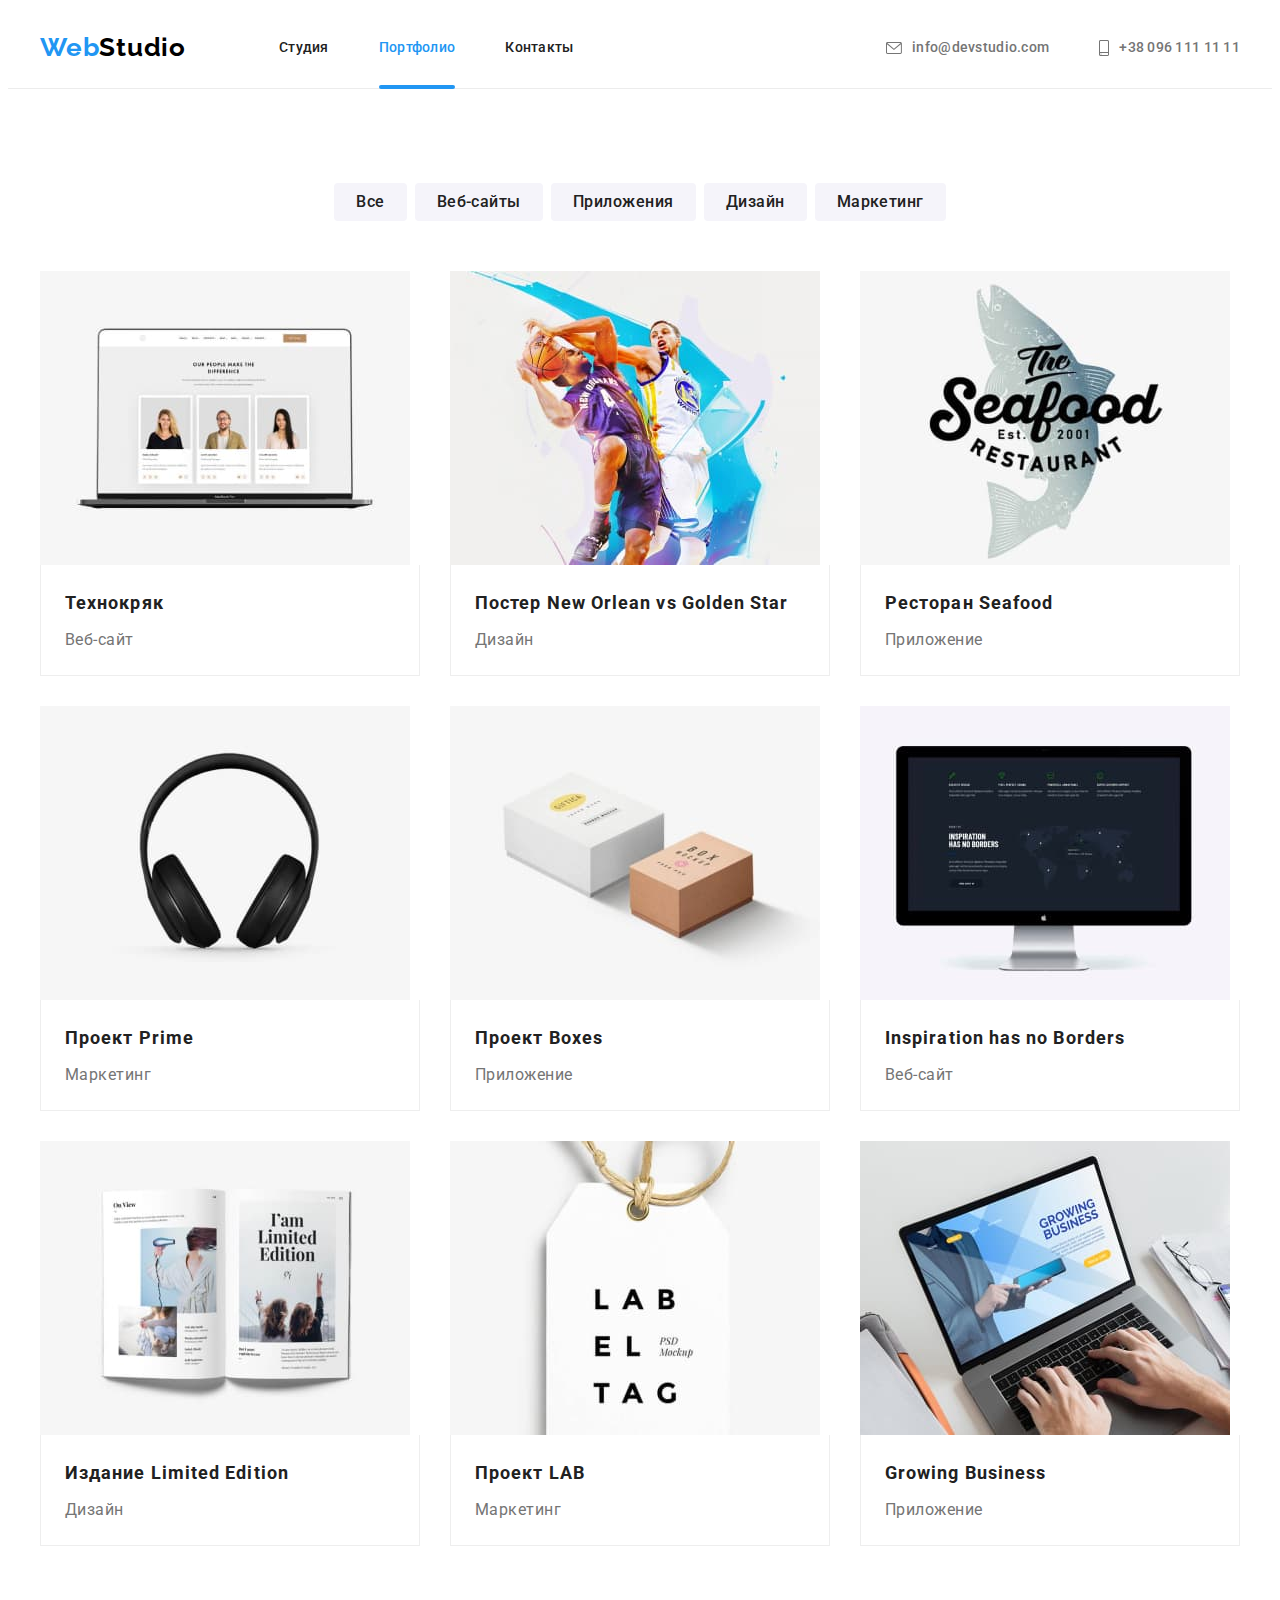
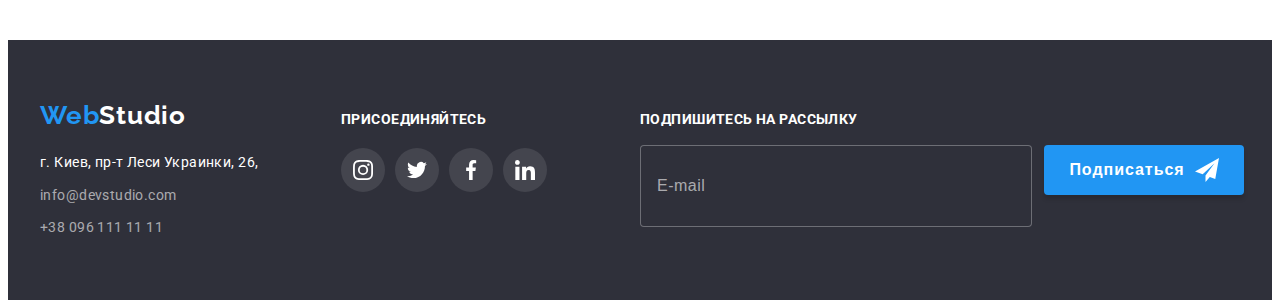
==== portfolio.html @ 971eff9c "Добавляет файлы предыдущей работы." ====
<!DOCTYPE html>
<html lang="ru">

<head>
    <meta charset="UTF-8">
    <meta http-equiv="X-UA-Compatible" content="IE=edge">
    <meta name="viewport" content="width=device-width, initial-scale=1.0">
    <title>Портфолио</title>
    <link rel="preconnect" href="https://fonts.googleapis.com">
    <link rel="preconnect" href="https://fonts.gstatic.com" crossorigin>
    <link href="https://fonts.googleapis.com/css2?family=Raleway:wght@700&family=Roboto:wght@400;500;700;900&display=swap"
        rel="stylesheet">
    <link rel="stylesheet" href="https://cdnjs.cloudflare.com/ajax/libs/modern-normalize/1.1.0/modern-normalize.min.css"
        integrity="sha512-wpPYUAdjBVSE4KJnH1VR1HeZfpl1ub8YT/NKx4PuQ5NmX2tKuGu6U/JRp5y+Y8XG2tV+wKQpNHVUX03MfMFn9Q=="
        crossorigin="anonymous" referrerpolicy="no-referrer" />
    <link rel="stylesheet" href="./css/styles.css">
</head>

<body>
    <!-- Шапка сайта -->
    <header class="header">

        <div class="container">
        
            <!-- Раздел навигации -->
            <nav class="nav">
                <a class="logo" href="./index.html"><span class="accent-logo">Web</span>Studio</a>
        
                <ul class="nav-list">
                    <li class="nav-item">
                        <a class="nav-link" href="./index.html">Студия</a>
                    </li>
                    <li class="nav-item">
                        <a class="nav-link current" href="./portfolio.html">Портфолио</a>
                    </li>
                    <li class="nav-item">
                        <a class="nav-link" href="#">Контакты</a>
                    </li>
                </ul>
            </nav>
        
            <!-- Ссылки на контакты сайта -->
            <ul class="contacts-list">
                <li class="contacts-item">
                    <a class="contact-mail" href="mailto:info@devstudio.com">
                        <svg width="16" height="12" class="contact-icon">
                            <use href="./images/icons.svg#envelope"></use>
                        </svg>
                        info@devstudio.com
                    </a>
                </li>
                <li class="contacts-item">
                    <a class="contact-number" href="tel:+380961111111">
                        <svg width="10" height="16" class="contact-icon">
                            <use href="./images/icons.svg#smartphone"></use>
                        </svg>
                        +38 096 111 11 11
                    </a>
                </li>
            </ul>
        </div>
    </header>

    <!-- Главное (уникальное) содержсодержимое страницы -->
    <main class="main-content">

        <!-- Портфолио студии с фильтрами работ -->
        <section class="portfolio section">
            <h2 class="section-title-main visually-hidden">Портфолио студии</h2>

            <!-- Список фильтров -->
            <div class="container">

                <ul class="filters-list">
                    <li class="filters-item">
                        <button class="btn" type="button">Все</button>
                    </li>
                    <li class="filters-item">
                        <button class="btn" type="button">Веб-сайты</button>
                    </li>
                    <li class="filters-item">
                        <button class="btn" type="button">Приложения</button>
                    </li>
                    <li class="filters-item">
                        <button class="btn" type="button">Дизайн</button>
                    </li>
                    <li class="filters-item">
                        <button class="btn" type="button">Маркетинг</button>
                    </li>
                </ul>
          
                <!-- Список работ студии -->
                <ul class="works-list">
                    <li class="works-item">
                        <a class="works-item-link" href="#">
                            <div class="works-item-link-box">
                                <div class="works-items-thumb">
                                    <img class="works-item-link-images" src="./images/studios-portfolio/technocrack.jpg" 
                                    alt="Личные фото технических специалистов ВебСтудии"
                                    width="370"
                                    height="294">

                                    <div class="works-items-overlay">
                                        <p class="overlays-text">
                                            Lorem ipsum dolor sit, amet consectetur adipisicing elit. Accusantium suscipit laboriosam omnis! Recusandae sint necessitatibus numquam autem, illum repudiandae minima?
                                        </p>
                                    </div>
                                </div>
                                <div class="border-picture-caption">
                                    <div class="picture-caption">
                                        <h3 class="item-title">Технокряк</h3>
                                        <p class="item-text">Веб-сайт</p>
                                    </div>
                                </div>
                            </div>
                        </a>
                    </li>
                    <li class="works-item">
                        <a class="works-item-link" href="#">
                            <div class="works-item-link-box">
                                <div class="works-items-thumb">
                                    <img class="works-item-link-images" src="./images/studios-portfolio/match-poster.jpg" 
                                    alt="Образец предматчевого постера New Orlean vs Golden Star с игроками баскетбольных команд"
                                    width="370"
                                    height="294">

                                    <div class="works-items-overlay">
                                        <p class="overlays-text">
                                            Lorem ipsum dolor sit, amet consectetur adipisicing elit. Accusantium suscipit laboriosam omnis! Recusandae sint
                                            necessitatibus numquam autem, illum repudiandae minima?
                                        </p>
                                    </div>
                                </div>
                                <div class="border-picture-caption">
                                    <div class="picture-caption">
                                        <h3 class="item-title">Постер New Orlean vs Golden Star</h3>
                                        <p class="item-text">Дизайн</p>
                                    </div>
                                </div>
                            </div>
                        </a>
                    </li>
                    <li class="works-item">
                        <a class="works-item-link" href="#">
                            <div class="works-item-link-box">
                                <div class="works-items-thumb">
                                    <img class="works-item-link-images" src="./images/studios-portfolio/seafood-restaurant.jpg" 
                                    alt="Логотип ресторана Seafood"
                                    width="370"
                                    height="294">
                                
                                    <div class="works-items-overlay">
                                        <p class="overlays-text">
                                            Lorem ipsum dolor sit, amet consectetur adipisicing elit. Accusantium suscipit laboriosam omnis! Recusandae sint
                                            necessitatibus numquam autem, illum repudiandae minima?
                                        </p>
                                    </div>
                                </div>
                                <div class="border-picture-caption">
                                    <div class="picture-caption">
                                        <h3 class="item-title">Ресторан Seafood</h3>
                                        <p class="item-text">Приложение</p>
                                    </div>
                                </div>
                            </div>
                        </a>
                    </li>
                    <li class="works-item">
                        <a class="works-item-link" href="#">
                            <div class="works-item-link-box">
                                <div class="works-items-thumb">
                                    <img class="works-item-link-images" src="./images/studios-portfolio/project-prime.jpg" 
                                    alt="Логотип проекта (наушники)"
                                    width="370"
                                    height="294">

                                    <div class="works-items-overlay">
                                        <p class="overlays-text">
                                            Lorem ipsum dolor sit, amet consectetur adipisicing elit. Accusantium suscipit laboriosam omnis! Recusandae sint
                                            necessitatibus numquam autem, illum repudiandae minima?
                                        </p>
                                    </div>
                                </div>
                                <div class="border-picture-caption">
                                    <div class="picture-caption">
                                        <h3 class="item-title">Проект Prime</h3>
                                        <p class="item-text">Маркетинг</p>
                                    </div>
                                </div>
                            </div>
                        </a>
                    </li>
                    <li class="works-item">
                        <a class="works-item-link" href="#">
                            <div class="works-item-link-box">
                                <div class="works-items-thumb">
                                    <img class="works-item-link-images" src="./images/studios-portfolio/project-boxes.jpg" 
                                    alt="Логотип проекта (блоки проета в виде коробочек)"
                                    width="370"
                                    height="294">

                                    <div class="works-items-overlay">
                                        <p class="overlays-text">
                                            Lorem ipsum dolor sit, amet consectetur adipisicing elit. Accusantium suscipit laboriosam omnis! Recusandae sint
                                            necessitatibus numquam autem, illum repudiandae minima?
                                        </p>
                                    </div>
                                </div>
                                <div class="border-picture-caption">
                                    <div class="picture-caption">
                                        <h3 class="item-title">Проект Boxes</h3>
                                        <p class="item-text">Приложение</p>
                                    </div>
                                </div>
                            </div>
                        </a>
                    </li>
                    <li class="works-item">
                        <a class="works-item-link" href="#">
                            <div class="works-item-link-box">
                                <div class="works-items-thumb">
                                    <img class="works-item-link-images" src="./images/studios-portfolio/product-of-inspiration.jpg" 
                                    alt="Монитор с креативно оформленой страницей сайта"
                                    width="370"
                                    height="294">

                                    <div class="works-items-overlay">
                                        <p class="overlays-text">
                                            Lorem ipsum dolor sit, amet consectetur adipisicing elit. Accusantium suscipit laboriosam omnis! Recusandae sint
                                            necessitatibus numquam autem, illum repudiandae minima?
                                        </p>
                                    </div>
                                </div>
                                <div class="border-picture-caption">
                                    <div class="picture-caption">
                                        <h3 class="item-title">Inspiration has no Borders</h3>
                                        <p class="item-text">Веб-сайт</p>
                                    </div>
                                </div>
                            </div>
                        </a>
                    </li>
                    <li class="works-item">
                        <a class="works-item-link" href="#">
                            <div class="works-item-link-box">
                                <div class="works-items-thumb">
                                    <img class="works-item-link-images" src="./images/studios-portfolio/edition-design.jpg" 
                                    alt="Страницы печатного издания с дизайнерским оформлением"
                                    width="370"
                                    height="294">

                                    <div class="works-items-overlay">
                                        <p class="overlays-text">
                                            Lorem ipsum dolor sit, amet consectetur adipisicing elit. Accusantium suscipit laboriosam omnis! Recusandae sint
                                            necessitatibus numquam autem, illum repudiandae minima?
                                        </p>
                                    </div>
                                </div>
                                <div class="border-picture-caption">
                                    <div class="picture-caption">
                                        <h3 class="item-title">Издание Limited Edition</h3>
                                        <p class="item-text">Дизайн</p>
                                    </div>
                                </div>
                            </div>
                        </a>
                    </li>
                    <li class="works-item">
                        <a class="works-item-link" href="#">
                            <div class="works-item-link-box">
                                <div class="works-items-thumb">
                                    <img class="works-item-link-images" src="./images/studios-portfolio/project-lab.jpg" 
                                    alt="Логотип проекта в виде белого бумажного ярлычка"
                                    width="370"
                                    height="294">

                                    <div class="works-items-overlay">
                                        <p class="overlays-text">
                                            Lorem ipsum dolor sit, amet consectetur adipisicing elit. Accusantium suscipit laboriosam omnis! Recusandae sint
                                            necessitatibus numquam autem, illum repudiandae minima?
                                        </p>
                                    </div>
                                </div>
                                <div class="border-picture-caption">
                                    <div class="picture-caption">
                                        <h3 class="item-title">Проект LAB</h3>
                                        <p class="item-text">Маркетинг</p>
                                    </div>
                                </div>
                            </div>
                        </a>
                    </li>
                    <li class="works-item">
                        <a class="works-item-link" href="#">
                            <div class="works-item-link-box">
                                <div class="works-items-thumb">
                                    <img class="works-item-link-images" src="./images/studios-portfolio/growing-business.jpg" 
                                    alt="Пользователь с гаджетом, использующий приложение Growing Business"
                                    width="370"
                                    height="294">

                                    <div class="works-items-overlay">
                                        <p class="overlays-text">
                                            Lorem ipsum dolor sit, amet consectetur adipisicing elit. Accusantium suscipit laboriosam omnis! Recusandae sint
                                            necessitatibus numquam autem, illum repudiandae minima?
                                        </p>
                                    </div>
                                </div>
                                <div class="border-picture-caption">
                                    <div class="picture-caption">
                                        <h3 class="item-title">Growing Business</h3>
                                        <p class="item-text">Приложение</p>
                                    </div>
                                </div>
                            </div>
                        </a>
                    </li>
                </ul>
            </div>
        </section>
    </main>

    <!-- Подвал сайта -->
    <footer class="footer">
        <div class="container">
            <div class="information-about-us">
                <div class="our-contacts">
                    <a class="logo" href="./index.html"><span class="accent-logo">Web</span>Studio</a>
    
                    <address class="address">
                        <p>г. Киев, пр-т Леси Украинки, 26,</p>
    
                        <a class="contact-mail" href="mailto:info@devstudio.com">info@devstudio.com</a>
                        <a class="contact-number" href="tel:+380961111111">+38 096 111 11 11</a>
                    </address>
                </div>
    
                <div class="our-social-networks">
                    <h3 class="item-title">Присоединяйтесь</h3>
                    <ul class="social-networks-list">
                        <li class="social-networks-item">
                            <a class="social-network-link" href="#" aria-label="">
                                <div class="social-network-icon-box">
                                    <svg width="20" height="20" class="social-network-icon">
                                        <use href="./images/icons.svg#instagram"></use>
                                    </svg>
                                </div>
                            </a>
                        </li>
                        <li class="social-networks-item">
                            <a class="social-network-link" href="#">
                                <div class="social-network-icon-box">
                                    <svg width="20" height="20" class="social-network-icon">
                                        <use href="./images/icons.svg#twitter"></use>
                                    </svg>
                                </div>
                            </a>
                        </li>
                        <li class="social-networks-item">
                            <a class="social-network-link" href="#">
                                <div class="social-network-icon-box">
                                    <svg width="20" height="20" class="social-network-icon">
                                        <use href="./images/icons.svg#facebook"></use>
                                    </svg>
                                </div>
                            </a>
                        </li>
                        <li class="social-networks-item">
                            <a class="social-network-link" href="#">
                                <div class="social-network-icon-box">
                                    <svg width="20" height="20" class="social-network-icon">
                                        <use href="./images/icons.svg#linkedin"></use>
                                    </svg>
                                </div>
                            </a>
                        </li>
                    </ul>
                </div>

                <div class="our-newsletter">
                    <h3 class="item-title">Подпишитесь на рассылку</h3>
                
                    <form class="form-newsletter">
                        <label class="forms-label">
                            <input class="forms-input" type="email" name="users-email" placeholder="E-mail">
                        </label>
                
                        <button class="submit-form-btn" type="submit">
                            Подписаться
                            <svg width="24" height="24" class="icon-send">
                                <use href="./images/icons.svg#icon-send"></use>
                            </svg>
                        </button>
                    </form>
                </div>
            </div>
        </div>
    </footer>
</body>

</html>
---- css/styles.css ----
/* Палитра сайта */

/* -----Фон страницы-----
Первичный цвет фона: #ffffff
Вторичный цвет фона: #2f303a
Цвет фона отдельных секций: #F5F4FA

--------Цвет текста------
Первичный цвет текста: #757575
Вторичный цвет текста: #ffffff
Цвет текста заголовков: #212121
Базовый цвет логотипа: #000000

--------Цвет кнопок------
Первичный цвет кнопок: #F5F4FA
Вторичный цвет кнопок: #2196F3

--------Цвет иконок------
Первичный цвет иконок: #AFB1B8
Вторичный цвет иконок: #ffffff

--------Цвет фона иконок------
Первичный цвет фона иконок: #ffffff
Вторичный цвет фона иконок: rgba(255, 255, 255, 0.1)

--------Цвет акцента-----
Первичный цвет акцента текста: #2196F3
Первичный цвет акцента элемента: #2196F3
Вторичный цвет акцента элемента: #ffffff
Третичный цвет акцента элемента: #188CE8

--------Время перехода/анимации-----
Первичное время перехода/анимации: 250ms

--------Функция распределения времени анимации-----
Первичная функция распределения времени: cubic-bezier(0.4, 0, 0.2, 1)
*/

:root {
  --primary-bg-color: #ffffff;
  --secondary-bg-color: #2f303a;
  --section-bg-color: #f5f4fa;

  --primary-text-color: #757575;
  --secondary-text-color: #ffffff;
  --title-text-color: #212121;
  --logo-basic-text-color: #000000;

  --primary-button-color: #f5f4fa;
  --secondary-button-color: #2196f3;

  --primary-icon-color: #afb1b8;
  --secondary-icon-color: #ffffff;

  --primary-bg-color-icon: #ffffff;
  --secondary-bg-color-icon: rgba(255, 255, 255, 0.1);

  /* Палитра акцентов */
  --primary-text-accent-color: #2196f3;
  --primary-element-accent-color: #2196f3;
  --secondary-element-accent-color: #ffffff;
  --tertiary-element-accent-color: #188ce8;

  /* Переменная зазоров в сетках элементов */
  --flexbox-items-gap: 30px;

  /* Время перехода/анимации */
  --primary-duration: 250ms;

  /* Функция распределения времени анимации */
  --primary-timing-function: cubic-bezier(0.4, 0, 0.2, 1);
}

body {
  background-color: var(--primary-bg-color);
  color: var(--primary-text-color);

  font-family: Roboto, sans-serif;
  font-style: normal;
  font-weight: normal;
  font-size: 14px;
  line-height: 1.71;
  letter-spacing: 0.03em;
}

h2 {
  color: var(--title-text-color);

  font-weight: bold;
  font-size: 36px;
  line-height: 1.17;
  text-align: center;
  letter-spacing: 0.03em;
}

h3 {
  color: var(--title-text-color);
}

h1,
h2,
h3,
h4,
h5,
h6,
p,
ul {
  margin: 0;
  padding: 0;
  list-style: none;
}

img {
  display: block;
  max-width: 100%;
  height: auto;
}

.container {
  width: 1200px;
  padding-left: 15px;
  padding-right: 15px;

  margin-left: auto;
  margin-right: auto;
}

.section {
  padding: 94px 0;
}

.visually-hidden {
  position: absolute;
  width: 1px;
  height: 1px;
  margin: -1px;
  padding: 0;
  overflow: hidden;
  border: 0;
  clip: rect(0 0 0 0);
}

/* I. Стили главной страницы */
/* Шапка сайта */

.header {
  border-bottom: 1px solid #ececec;
}

.header .container {
  display: flex;
}

.nav,
.nav-list,
.contacts-list {
  display: flex;
  align-items: center;
}

.logo {
  color: var(--logo-basic-text-color);

  font-family: Raleway, sans-serif;
  font-weight: bold;
  font-size: 26px;
  line-height: 1.19;
  letter-spacing: 0.03em;
  text-decoration: none;

  margin-right: 93px;
  padding-top: 24px;
  padding-bottom: 25px;

  transition-property: color;
  transition-duration: var(--primary-duration);
  transition-timing-function: var(--primary-timing-function);
}

.accent-logo {
  color: var(--primary-text-accent-color);
}

.footer .logo {
  color: var(--secondary-text-color);
}

.logo:hover,
.logo:focus {
  color: var(--primary-text-accent-color);
}

.nav-list {
  font-weight: 500;
  font-size: 14px;
  line-height: 1.14;
  letter-spacing: 0.02em;
}

.nav-item:not(:last-child) {
  margin-right: 50px;
}

.nav-link {
  display: inline-block;

  position: relative;

  padding: 32px 0;

  color: var(--title-text-color);
  text-decoration: none;

  transition-property: color;
  transition-duration: var(--primary-duration);
  transition-timing-function: var(--primary-timing-function);
}

.nav-link::after {
  content: '';
  position: absolute;
  bottom: -1px;
  left: 0;

  width: 100%;
  height: 4px;
  border-radius: 2px;

  background-color: var(--primary-element-accent-color);

  opacity: 0;
}

.nav-list .nav-link.current {
  color: var(--primary-text-accent-color);
}

.nav-link.current.nav-link::after {
  opacity: 1;
}

.nav-link:hover,
.nav-link:focus {
  color: var(--primary-text-accent-color);
}

.contacts-list {
  font-weight: 500;
  font-size: 14px;
  line-height: 1.14;
  letter-spacing: 0.02em;

  margin-left: auto;

  display: flex;
  align-items: center;
}

.contacts-item:not(:last-child) {
  margin-right: 50px;
}

.contact-mail,
.contact-number {
  color: var(--primary-text-color);
  text-decoration: none;

  display: flex;
  align-items: center;

  padding: 32px 0;

  transition-property: color;
  transition-duration: var(--primary-duration);
  transition-timing-function: var(--primary-timing-function);
}

.contact-mail:hover,
.contact-mail:focus,
.contact-number:hover,
.contact-number:focus {
  color: var(--primary-text-accent-color);
}

.contact-icon {
  margin-right: 10px;
  fill: currentColor;
}

/* Блок "ГЕРОЙ"*/
.hero {
  background-color: var(--secondary-bg-color);
  min-height: 600px;
}

.hero-content {
  max-width: 1600px;

  margin-left: auto;
  margin-right: auto;
  padding-top: 200px;
  padding-bottom: 200px;

  background-image: linear-gradient(rgba(47, 48, 58, 0.4), rgba(47, 48, 58, 0.4)),
    url(../images/hero/background-hero.jpg);
  background-size: cover;
  background-position: center;
}

.hero-title {
  width: 696px;
  margin-left: auto;
  margin-right: auto;
  margin-bottom: 30px;

  color: var(--secondary-text-color);

  font-weight: 900;
  font-size: 44px;
  line-height: 1.36;
  text-align: center;
  letter-spacing: 0.06em;
  text-transform: uppercase;
}

.hero-btn {
  display: block;
  margin-left: auto;
  margin-right: auto;
  padding: 10px 32px;

  border: 0;
  border-radius: 4px;

  color: var(--secondary-text-color);
  background-color: var(--secondary-button-color);

  font-family: Roboto, sans-serif;
  font-style: normal;
  font-weight: bold;
  font-size: 16px;
  line-height: 1.87;
  text-align: center;
  letter-spacing: 0.06em;

  transition-property: box-shadow background-color;
  transition-duration: var(--primary-duration);
  transition-timing-function: var(--primary-timing-function);
}

.hero-btn:hover,
.hero-btn:focus {
  cursor: pointer;
  box-shadow: 0px 4px 4px rgba(0, 0, 0, 0.15);
  background-color: var(--tertiary-element-accent-color);
}

/* Модальное окно */
input {
  margin: 0;
  padding: 0;
}

.backdrop {
  position: fixed;
  top: 0;
  left: 0;
  width: 100%;
  height: 100%;

  z-index: 20;

  background-color: rgba(0, 0, 0, 0.2);

  transition-property: opacity, transform;
  transition-duration: var(--primary-duration);
  transition-timing-function: var(--primary-timing-function);
}

.backdrop.is-hidden {
  opacity: 0;
  pointer-events: none;

  transform: scale(1.1);
}

.modal {
  position: absolute;
  top: 50%;
  left: 50%;
  transform: translate(-50%, -50%);

  min-width: 528px;
  min-height: 581px;

  padding: 40px;

  background-color: #ffffff;
  box-shadow: 0px 1px 3px rgba(0, 0, 0, 0.12), 0px 1px 1px rgba(0, 0, 0, 0.14),
    0px 2px 1px rgba(0, 0, 0, 0.2);
  border-radius: 4px;
}

.closing-modal-btn {
  position: absolute;
  top: 8px;
  right: 8px;

  display: flex;
  justify-content: center;
  align-items: center;

  width: 30px;
  height: 30px;
  padding: 0;
  margin: 0;

  background-color: #ffffff;
  border: 1px solid rgba(0, 0, 0, 0.1);
  border-radius: 50%;

  transition-property: fill;
  transition-duration: var(--primary-duration);
  transition-timing-function: var(--primary-timing-function);
}

.closing-modal-btn:hover,
.closing-modal-btn:focus {
  cursor: pointer;
  fill: var(--primary-element-accent-color);
}

.title-form {
  margin-bottom: 12px;

  font-weight: bold;
  font-size: 20px;
  line-height: 1.15;
  text-align: center;
  letter-spacing: 0.03em;

  color: #212121;
}

.forms-label {
  position: relative;

  display: block;

  margin-bottom: 10px;

  font-weight: normal;
  font-size: 12px;
  line-height: 1.17;
  letter-spacing: 0.01em;
}

.forms-input {
  width: 100%;
  height: 40px;
  margin-top: 4px;
  padding: 11px 12px 11px 42px;

  border: 1px solid rgba(33, 33, 33, 0.2);
  border-radius: 4px;

  font-weight: normal;
  font-size: 14px;
  line-height: 1.14;
  letter-spacing: 0.01em;
  color: #000000;

  transition-property: border;
  transition-duration: var(--primary-duration);
  transition-timing-function: var(--primary-timing-function);
}

.forms-icon {
  position: absolute;
  bottom: 11px;
  left: 12px;

  transition-property: fill;
  transition-duration: var(--primary-duration);
  transition-timing-function: var(--primary-timing-function);
}

.forms-label:hover {
  cursor: pointer;
}

.forms-label:hover .forms-input {
  border: 1px solid var(--primary-element-accent-color);
  cursor: pointer;
}

.forms-label:hover .forms-icon {
  fill: var(--primary-element-accent-color);
}

.forms-input:focus + .forms-icon {
  fill: var(--primary-element-accent-color);
}

.forms-input:focus {
  border: 1px solid var(--primary-element-accent-color);
}

.forms-label.textarea {
  margin-bottom: 20px;
}

textarea {
  width: 100%;

  resize: none;

  margin-top: 4px;
  padding: 12px 16px;

  border: 1px solid rgba(33, 33, 33, 0.2);
  border-radius: 4px;

  font-weight: normal;
  font-size: 14px;
  line-height: 1.14;
  letter-spacing: 0.01em;
  color: #000000;

  transition-property: border;
  transition-duration: var(--primary-duration);
  transition-timing-function: var(--primary-timing-function);
}

textarea::placeholder {
  font-weight: normal;
  font-size: 14px;
  line-height: 1.14;
  letter-spacing: 0.01em;
  color: rgba(117, 117, 117, 0.5);
}

.forms-label:hover textarea {
  border: 1px solid var(--primary-element-accent-color);
  cursor: pointer;
}

textarea:focus {
  border: 1px solid var(--primary-element-accent-color);
}

.policy-check {
  position: absolute;
  width: 1px;
  height: 1px;
  margin: -1px;
  padding: 0;
  overflow: hidden;
  border: 0;
  clip: rect(0 0 0 0);
}

.label-policy {
  display: flex;
  justify-content: center;
  align-items: center;

  margin-bottom: 30px;

  font-weight: normal;
  font-size: 14px;
  line-height: 1.71;
  letter-spacing: 0.03em;
}

.label-policy:hover {
  cursor: pointer;
}

.checkbox {
  display: inline-block;

  position: relative;

  margin-right: 8px;

  width: 16px;
  height: 15px;

  border: 2px solid #212121;
  border-radius: 2px;

  transition-property: border;
  transition-duration: var(--primary-duration);
  transition-timing-function: var(--primary-timing-function);
}

.checkbox-icon {
  position: absolute;
  top: -2px;
  left: -2px;
}

.policy-check:hover + .checkbox,
.policy-check:focus + .checkbox {
  border: 2px solid var(--primary-element-accent-color);
}

.policy-check:checked + .checkbox {
  background-color: var(--primary-element-accent-color);
  border: 2px solid transparent;
}

.link-policy {
  color: var(--primary-text-accent-color);
}

.submit-form-btn {
  display: block;

  width: 200px;

  margin-left: auto;
  margin-right: auto;
  padding: 10px;

  border: 0;
  border-radius: 4px;

  color: var(--secondary-text-color);
  background-color: var(--secondary-button-color);

  font-weight: bold;
  font-size: 16px;
  line-height: 1.87;
  text-align: center;
  letter-spacing: 0.06em;

  box-shadow: 0px 4px 4px rgba(0, 0, 0, 0.15);

  transition-property: background-color;
  transition-duration: var(--primary-duration);
  transition-timing-function: var(--primary-timing-function);
}

.submit-form-btn:hover,
.submit-form-btn:focus {
  cursor: pointer;
  background-color: var(--tertiary-element-accent-color);
}

/* Преимущества / особенности ВебСтудии */

.benefits-list {
  display: flex;
}

.benefits-item {
  flex-basis: calc(100% - (3 * var(--flexbox-items-gap) / 4));
}

.benefits-item:not(:last-child) {
  margin-right: var(--flexbox-items-gap);
}

.benefits-icon-box {
  width: 270px;
  height: 120px;
  margin-bottom: var(--flexbox-items-gap);

  display: flex;
  justify-content: center;
  align-items: center;

  background-color: var(--section-bg-color);

  border-radius: 4px;
}

.benefits-list .item-title {
  margin-bottom: 10px;

  font-weight: bold;
  font-size: 14px;
  line-height: 1.14;
  letter-spacing: 0.03em;
  text-transform: uppercase;
}

/* Услуги ВебСтудии */

.services.section {
  padding-top: 0;
}

.services .section-title-main {
  margin-bottom: 50px;
}

.services-list {
  display: flex;
}

.services-item {
  position: relative;

  flex-basis: calc(100% - (2 * var(--flexbox-items-gap)) / 3);
}

.services-item:not(:last-child) {
  margin-right: var(--flexbox-items-gap);
}

.services-item-overlay {
  position: absolute;
  bottom: 0;

  display: flex;
  justify-content: center;
  align-items: center;

  width: 100%;
  height: 70px;

  background-color: rgba(47, 48, 58, 0.8);
}

.services-item-overlay .item-title {
  font-weight: bold;
  font-size: 14px;
  line-height: 1.14;
  letter-spacing: 0.03em;
  text-transform: uppercase;
  color: var(--secondary-text-color);
}

/* Наша команда */
.team {
  background-color: var(--section-bg-color);
}

.team .section-title-main {
  margin-bottom: 50px;
}

.team-list {
  display: flex;
}

.team-item {
  flex-basis: calc(100% - (3 * var(--flexbox-items-gap)) / 4);
}

.team-item:not(:last-child) {
  margin-right: var(--flexbox-items-gap);
}

.team-item {
  padding-bottom: 30px;

  background-color: #ffffff;

  box-shadow: 0px 1px 3px rgba(0, 0, 0, 0.12), 0px 1px 1px rgba(0, 0, 0, 0.14),
    0px 2px 1px rgba(0, 0, 0, 0.2);

  border-radius: 0px 0px 4px 4px;
}

.team-item-link {
  text-decoration: none;
}

.team-item-images {
  margin-bottom: 30px;
}

.team-list .item-title {
  margin-bottom: 10px;

  font-weight: 500;
  font-size: 16px;
  line-height: 1.19;
  text-align: center;
  letter-spacing: 0.03em;
}

.team-list .item-text {
  color: var(--primary-text-color);

  margin-bottom: 16px;

  font-weight: normal;
  font-size: 16px;
  line-height: 1.19;
  text-align: center;
  letter-spacing: 0.03em;
}

.social-networks-list {
  width: 206px;
  height: 44px;
  margin-left: auto;
  margin-right: auto;

  display: flex;
  justify-content: space-between;
}

.social-network-icon-box {
  width: 44px;
  height: 44px;

  border-radius: 50px;

  display: flex;
  justify-content: center;
  align-items: center;

  transition-property: background-color;
  transition-duration: var(--primary-duration);
  transition-timing-function: var(--primary-timing-function);
}

.social-network-icon {
  fill: var(--primary-icon-color);

  transition-property: fill;
  transition-duration: var(--primary-duration);
  transition-timing-function: var(--primary-timing-function);
}

.social-network-link:focus .social-network-icon-box,
.social-network-link:hover .social-network-icon-box {
  background-color: var(--primary-element-accent-color);
}

.social-network-link:focus .social-network-icon,
.social-network-link:hover .social-network-icon {
  fill: var(--secondary-element-accent-color);
}

/* Постоянные клиенты */
.clients .section-title-main {
  margin-bottom: 50px;
}

.clients-list {
  display: flex;
}

.clients-item {
  flex-basis: calc(100% - (5 * var(--flexbox-items-gap) / 6));
}

.clients-item:not(:last-child) {
  margin-right: var(--flexbox-items-gap);
}

.clients-icon-box {
  width: 170px;
  height: 92px;

  display: flex;
  justify-content: center;
  align-items: center;

  border: 1px solid var(--primary-icon-color);
  border-radius: 4px;

  transition-property: border-color;
  transition-duration: var(--primary-duration);
  transition-timing-function: var(--primary-timing-function);
}

.clients-icon {
  fill: var(--primary-icon-color);

  transition-property: fill;
  transition-duration: var(--primary-duration);
  transition-timing-function: var(--primary-timing-function);
}

.clients-link:focus .clients-icon-box,
.clients-link:hover .clients-icon-box {
  border: 1px solid var(--primary-element-accent-color);
}

.clients-link:focus .clients-icon,
.clients-link:hover .clients-icon {
  fill: var(--primary-element-accent-color);
}

/* Подвал сайта */
footer {
  background-color: var(--secondary-bg-color);
  padding-top: 60px;
  padding-bottom: 60px;
}

.information-about-us {
  display: flex;
}

.footer .logo {
  display: inline-block;

  margin: 0 0 20px 0;
  padding: 0;
}

address {
  color: var(--secondary-text-color);

  width: 231px;
  margin-right: 70px;

  font-style: normal;
  font-weight: normal;
  font-size: 14px;
  line-height: 1.71;
  letter-spacing: 0.03em;
}

.address p {
  margin-bottom: 9px;
}

.footer .contact-mail,
.footer .contact-number {
  color: rgba(255, 255, 255, 0.6);
  margin: 0;
  padding: 0;
}

.footer .contact-mail {
  margin-bottom: 9px;
}

.footer .contact-mail:hover,
.footer .contact-mail:focus,
.footer .contact-number:hover,
.footer .contact-number:focus {
  color: var(--primary-text-accent-color);
}

.our-social-networks {
  padding-top: 12px;
  margin-right: 93px;
}

.our-social-networks .item-title {
  margin-bottom: 20px;

  font-weight: bold;
  font-size: 14px;
  line-height: 1.14;
  letter-spacing: 0.03em;
  text-transform: uppercase;
  color: var(--secondary-text-color);
}

.our-social-networks .social-network-icon-box {
  background-color: var(--secondary-bg-color-icon);
}

.our-social-networks .social-network-icon {
  fill: var(--secondary-icon-color);
}

.our-newsletter {
  padding-top: 12px;
}

.our-newsletter .item-title {
  margin-bottom: 17px;

  font-weight: bold;
  font-size: 14px;
  line-height: 1.14;
  letter-spacing: 0.03em;
  text-transform: uppercase;
  color: var(--secondary-text-color);
}

.form-newsletter {
  display: flex;
  justify-content: start;
}

.our-newsletter .forms-input {
  display: inline-block;

  width: 358px;
  height: 50px;
  margin: 0 12px 0 0;

  padding: 15px 16px;

  border: 1px solid rgba(255, 255, 255, 0.3);
  border-radius: 4px;

  background-color: var(--secondary-bg-color);

  font-weight: normal;
  font-size: 16px;
  line-height: 1.25;
  letter-spacing: 0.03em;
  color: #ffffff;

  transition-property: border;
  transition-duration: var(--primary-duration);
  transition-timing-function: var(--primary-timing-function);
}

.our-newsletter .forms-input::placeholder {
  font-weight: normal;
  font-size: 16px;
  line-height: 1.25;
  letter-spacing: 0.03em;
  color: rgba(255, 255, 255, 0.6);
}

.our-newsletter .submit-form-btn {
  display: inline-flex;

  justify-content: center;
  align-items: center;

  width: 200px;
  height: 50px;

  padding: 10px;

  border: 0;
  border-radius: 4px;

  color: var(--secondary-text-color);
  background-color: var(--secondary-button-color);

  font-weight: bold;
  font-size: 16px;
  line-height: 1.87;
  letter-spacing: 0.06em;

  box-shadow: 0px 4px 4px rgba(0, 0, 0, 0.15);

  transition-property: cursor background-color;
  transition-duration: var(--primary-duration);
  transition-timing-function: var(--primary-timing-function);
}

.our-newsletter .submit-form-btn:hover,
.our-newsletter .submit-form-btn:focus {
  cursor: pointer;
  background-color: var(--tertiary-element-accent-color);
}

.icon-send {
  margin-left: 10px;
}

/* II. Стили страницы "Портфолио" */
/* Список фильтров */
.filters-list {
  display: flex;
  justify-content: center;
  margin-bottom: 50px;
}

.filters-item:not(:last-child) {
  margin-right: 8px;
}

.btn {
  padding: 6px 22px;
  border: 0;
  border-radius: 4px;
  color: var(--title-text-color);
  background-color: var(--primary-button-color);

  font-family: Roboto, sans-serif;
  font-style: normal;
  font-weight: 500;
  font-size: 16px;
  line-height: 1.62;
  text-align: center;
  letter-spacing: 0.03em;

  transition-property: color, background-color, box-shadow;
  transition-duration: var(--primary-duration);
  transition-timing-function: var(--primary-timing-function);
}

.btn:hover,
.btn:focus {
  color: var(--secondary-text-color);
  background-color: var(--primary-element-accent-color);

  box-shadow: 0px 3px 1px rgba(0, 0, 0, 0.1), 0px 1px 2px rgba(0, 0, 0, 0.08),
    0px 2px 2px rgba(0, 0, 0, 0.12);

  cursor: pointer;
}

/* Список работ студии */
.works-list {
  display: flex;
  flex-wrap: wrap;

  margin-top: calc(-1 * var(--flexbox-items-gap));
  margin-left: calc(-1 * var(--flexbox-items-gap));
}

.works-item {
  margin-top: var(--flexbox-items-gap);
  margin-left: var(--flexbox-items-gap);

  flex-basis: calc(100% / 3 - var(--flexbox-items-gap));
}

.border-picture-caption {
  padding: 20px 24px;
  border-left: 1px solid #eeeeee;
  border-right: 1px solid #eeeeee;
  border-bottom: 1px solid #eeeeee;
}

.works-item-link {
  text-decoration: none;
}

.works-item-link-box {
  transition-property: box-shadow;
  transition-duration: var(--primary-duration);
  transition-timing-function: var(--primary-timing-function);
}

.works-item-link:hover .works-item-link-box,
.works-item-link:focus .works-item-link-box {
  box-shadow: 0px 1px 1px rgba(0, 0, 0, 0.12), 0px 4px 4px rgba(0, 0, 0, 0.06),
    1px 4px 6px rgba(0, 0, 0, 0.16);
}

.works-items-thumb {
  position: relative;

  overflow: hidden;
}

.works-items-overlay {
  position: absolute;

  display: flex;
  align-items: center;

  width: 100%;
  height: 100%;

  background-color: rgba(33, 150, 243, 0.9);

  transform: translateY(0);

  transition-property: transform;
  transition-duration: var(--primary-duration);
  transition-timing-function: var(--primary-timing-function);
}

.works-item-link:hover .works-items-overlay,
.works-item-link:focus .works-items-overlay {
  transform: translateY(-100%);
}

.overlays-text {
  padding: 0 24px;

  font-family: Roboto;
  font-style: normal;
  font-weight: normal;
  font-size: 18px;
  line-height: 1.56;
  letter-spacing: 0.03em;

  color: var(--secondary-text-color);
}

.works-list .item-title {
  font-weight: bold;
  font-size: 18px;
  line-height: 2;
  letter-spacing: 0.06em;
  text-align: left;
  margin-bottom: 4px;
}

.works-list .item-text {
  color: var(--primary-text-color);

  font-weight: normal;
  font-size: 16px;
  line-height: 1.87;
  letter-spacing: 0.03em;
  text-align: left;
}
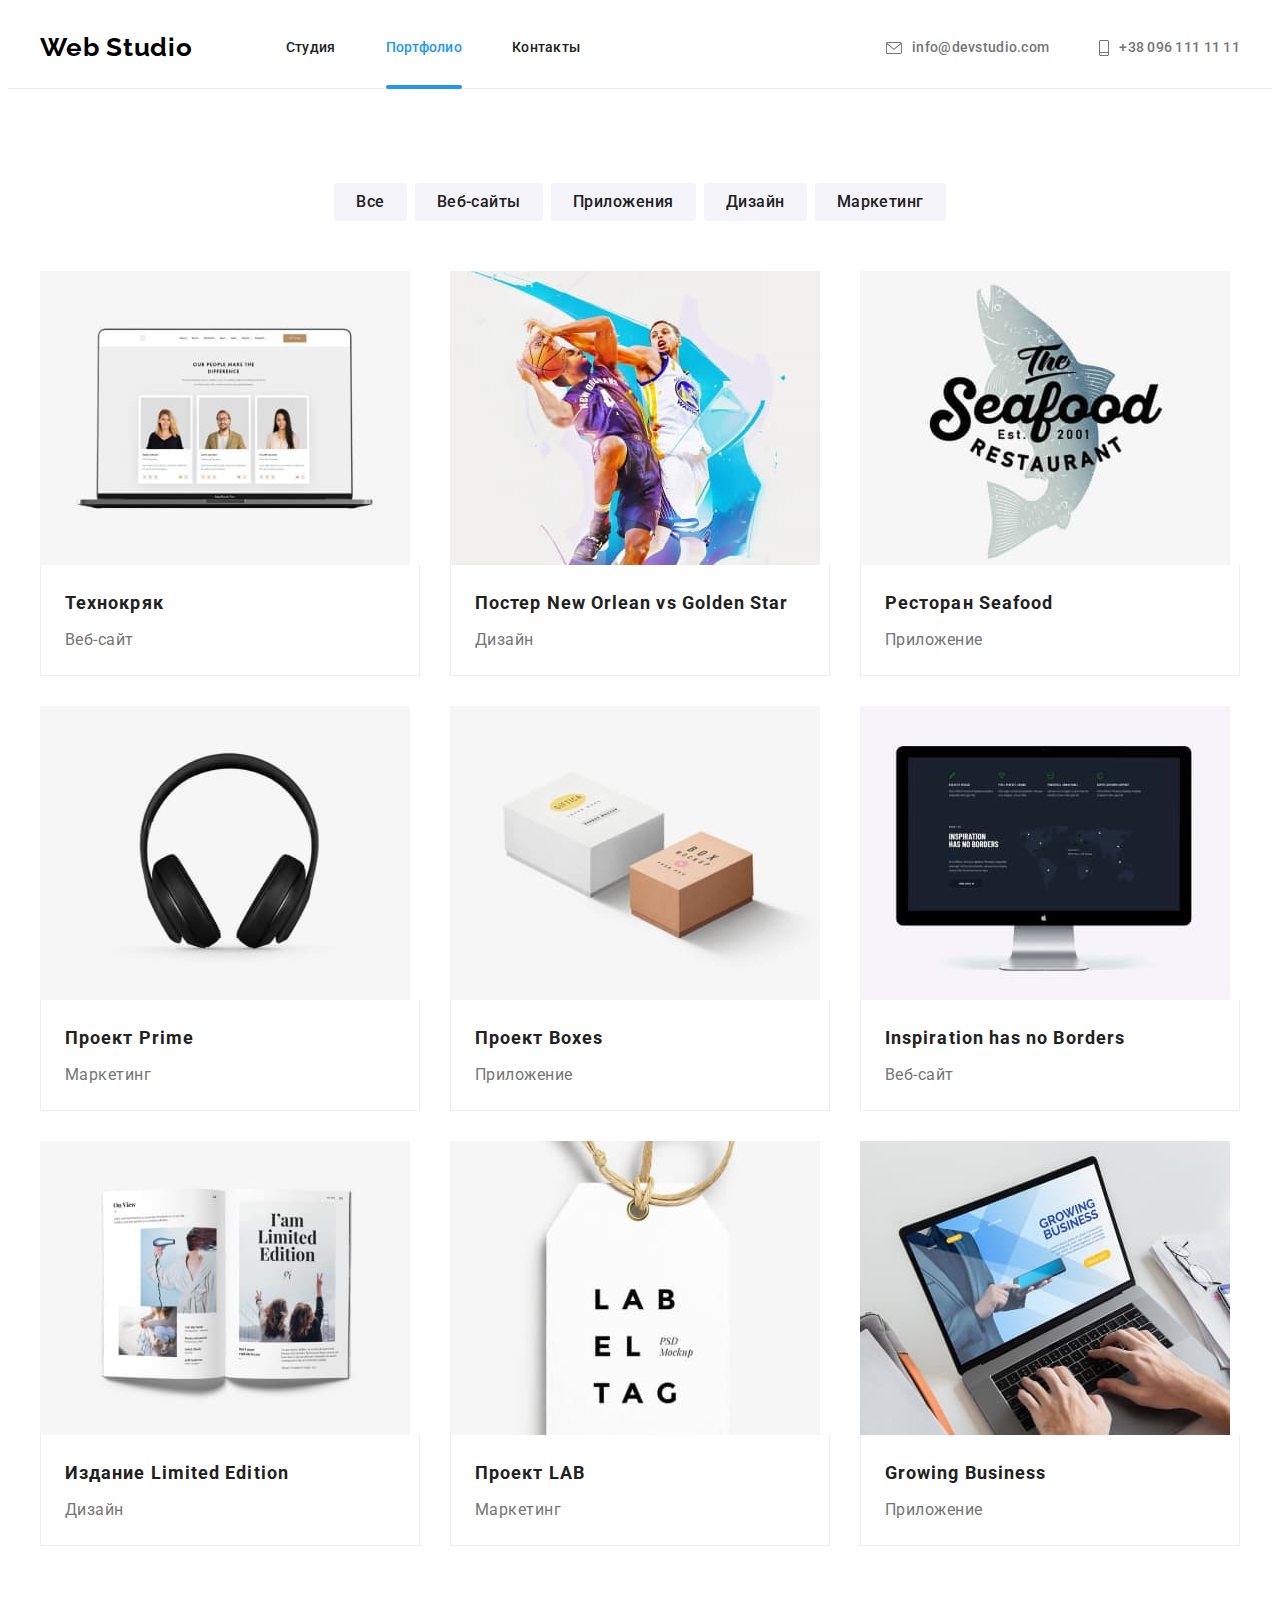
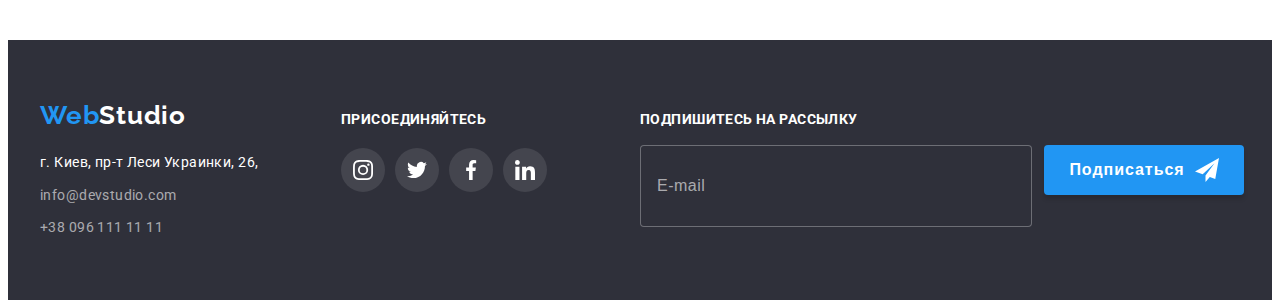
==== commit ca8ab2be: "Временно подключает стили css_old для ПОРТФОЛИО" ====
--- a/portfolio.html
+++ b/portfolio.html
@@ -13,7 +13,8 @@
     <link rel="stylesheet" href="https://cdnjs.cloudflare.com/ajax/libs/modern-normalize/1.1.0/modern-normalize.min.css"
         integrity="sha512-wpPYUAdjBVSE4KJnH1VR1HeZfpl1ub8YT/NKx4PuQ5NmX2tKuGu6U/JRp5y+Y8XG2tV+wKQpNHVUX03MfMFn9Q=="
         crossorigin="anonymous" referrerpolicy="no-referrer" />
-    <link rel="stylesheet" href="./css/styles.css">
+    <link rel="stylesheet" href="./css/main.min.css">
+    <link rel="stylesheet" href="./css_old/styles.css">
 </head>
 
 <body>
@@ -24,7 +25,10 @@
         
             <!-- Раздел навигации -->
             <nav class="nav">
-                <a class="logo" href="./index.html"><span class="accent-logo">Web</span>Studio</a>
+                <a class="logo" href="./index.html">
+                    <span class="logo__accent">Web</span>
+                    Studio
+                </a>
         
                 <ul class="nav-list">
                     <li class="nav-item">
--- a/css/main.min.css
+++ b/css/main.min.css
@@ -0,0 +1,2 @@
+:root{--primary-bg-color: #ffffff;--secondary-bg-color: #2f303a;--section-bg-color: #f5f4fa;--primary-text-color: #757575;--secondary-text-color: #ffffff;--title-text-color: #212121;--logo-basic-text-color: #000000;--primary-button-color: #f5f4fa;--secondary-button-color: #2196f3;--primary-icon-color: #afb1b8;--secondary-icon-color: #ffffff;--primary-bg-color-icon: #ffffff;--secondary-bg-color-icon: rgba(255, 255, 255, 0.1);--primary-text-accent-color: #2196f3;--primary-element-accent-color: #2196f3;--secondary-element-accent-color: #ffffff;--tertiary-element-accent-color: #188ce8;--flexbox-items-gap: 30px;--primary-duration: 250ms;--primary-timing-function: cubic-bezier(0.4, 0, 0.2, 1)}body{background-color:var(--primary-bg-color);color:var(--primary-text-color);font-family:Roboto, sans-serif;font-style:normal;font-weight:normal;font-size:14px;line-height:1.71;letter-spacing:0.03em}h2{color:var(--title-text-color);font-weight:bold;font-size:36px;line-height:1.17;text-align:center;letter-spacing:0.03em}h3{color:var(--title-text-color)}h1,h2,h3,h4,h5,h6,p,ul{margin:0;padding:0;list-style:none}img{display:block;max-width:100%;height:auto}.container{width:1200px;padding-left:15px;padding-right:15px;margin-left:auto;margin-right:auto}.section{padding:94px 0}.visually-hidden{position:absolute;width:1px;height:1px;margin:-1px;padding:0;overflow:hidden;border:0;clip:rect(0 0 0 0)}
+/*# sourceMappingURL=main.min.css.map */--- a/css_old/styles.css
+++ b/css_old/styles.css
@@ -0,0 +1,1061 @@
+/* I. Стили главной страницы */
+/* Шапка сайта */
+
+.header {
+  border-bottom: 1px solid #ececec;
+}
+
+.header .container {
+  display: flex;
+}
+
+.nav,
+.nav-list,
+.contacts-list {
+  display: flex;
+  align-items: center;
+}
+
+.logo {
+  color: var(--logo-basic-text-color);
+
+  font-family: Raleway, sans-serif;
+  font-weight: bold;
+  font-size: 26px;
+  line-height: 1.19;
+  letter-spacing: 0.03em;
+  text-decoration: none;
+
+  margin-right: 93px;
+  padding-top: 24px;
+  padding-bottom: 25px;
+
+  transition-property: color;
+  transition-duration: var(--primary-duration);
+  transition-timing-function: var(--primary-timing-function);
+}
+
+.accent-logo {
+  color: var(--primary-text-accent-color);
+}
+
+.footer .logo {
+  color: var(--secondary-text-color);
+}
+
+.logo:hover,
+.logo:focus {
+  color: var(--primary-text-accent-color);
+}
+
+.nav-list {
+  font-weight: 500;
+  font-size: 14px;
+  line-height: 1.14;
+  letter-spacing: 0.02em;
+}
+
+.nav-item:not(:last-child) {
+  margin-right: 50px;
+}
+
+.nav-link {
+  display: inline-block;
+
+  position: relative;
+
+  padding: 32px 0;
+
+  color: var(--title-text-color);
+  text-decoration: none;
+
+  transition-property: color;
+  transition-duration: var(--primary-duration);
+  transition-timing-function: var(--primary-timing-function);
+}
+
+.nav-link::after {
+  content: '';
+  position: absolute;
+  bottom: -1px;
+  left: 0;
+
+  width: 100%;
+  height: 4px;
+  border-radius: 2px;
+
+  background-color: var(--primary-element-accent-color);
+
+  opacity: 0;
+}
+
+.nav-list .nav-link.current {
+  color: var(--primary-text-accent-color);
+}
+
+.nav-link.current.nav-link::after {
+  opacity: 1;
+}
+
+.nav-link:hover,
+.nav-link:focus {
+  color: var(--primary-text-accent-color);
+}
+
+.contacts-list {
+  font-weight: 500;
+  font-size: 14px;
+  line-height: 1.14;
+  letter-spacing: 0.02em;
+
+  margin-left: auto;
+
+  display: flex;
+  align-items: center;
+}
+
+.contacts-item:not(:last-child) {
+  margin-right: 50px;
+}
+
+.contact-mail,
+.contact-number {
+  color: var(--primary-text-color);
+  text-decoration: none;
+
+  display: flex;
+  align-items: center;
+
+  padding: 32px 0;
+
+  transition-property: color;
+  transition-duration: var(--primary-duration);
+  transition-timing-function: var(--primary-timing-function);
+}
+
+.contact-mail:hover,
+.contact-mail:focus,
+.contact-number:hover,
+.contact-number:focus {
+  color: var(--primary-text-accent-color);
+}
+
+.contact-icon {
+  margin-right: 10px;
+  fill: currentColor;
+}
+
+/* Блок "ГЕРОЙ"*/
+.hero {
+  background-color: var(--secondary-bg-color);
+  min-height: 600px;
+}
+
+.hero-content {
+  max-width: 1600px;
+
+  margin-left: auto;
+  margin-right: auto;
+  padding-top: 200px;
+  padding-bottom: 200px;
+
+  background-image: linear-gradient(rgba(47, 48, 58, 0.4), rgba(47, 48, 58, 0.4)),
+    url(../images/hero/background-hero.jpg);
+  background-size: cover;
+  background-position: center;
+}
+
+.hero-title {
+  width: 696px;
+  margin-left: auto;
+  margin-right: auto;
+  margin-bottom: 30px;
+
+  color: var(--secondary-text-color);
+
+  font-weight: 900;
+  font-size: 44px;
+  line-height: 1.36;
+  text-align: center;
+  letter-spacing: 0.06em;
+  text-transform: uppercase;
+}
+
+.hero-btn {
+  display: block;
+  margin-left: auto;
+  margin-right: auto;
+  padding: 10px 32px;
+
+  border: 0;
+  border-radius: 4px;
+
+  color: var(--secondary-text-color);
+  background-color: var(--secondary-button-color);
+
+  font-family: Roboto, sans-serif;
+  font-style: normal;
+  font-weight: bold;
+  font-size: 16px;
+  line-height: 1.87;
+  text-align: center;
+  letter-spacing: 0.06em;
+
+  transition-property: box-shadow background-color;
+  transition-duration: var(--primary-duration);
+  transition-timing-function: var(--primary-timing-function);
+}
+
+.hero-btn:hover,
+.hero-btn:focus {
+  cursor: pointer;
+  box-shadow: 0px 4px 4px rgba(0, 0, 0, 0.15);
+  background-color: var(--tertiary-element-accent-color);
+}
+
+/* Модальное окно */
+input {
+  margin: 0;
+  padding: 0;
+}
+
+.backdrop {
+  position: fixed;
+  top: 0;
+  left: 0;
+  width: 100%;
+  height: 100%;
+
+  z-index: 20;
+
+  background-color: rgba(0, 0, 0, 0.2);
+
+  transition-property: opacity, transform;
+  transition-duration: var(--primary-duration);
+  transition-timing-function: var(--primary-timing-function);
+}
+
+.backdrop.is-hidden {
+  opacity: 0;
+  pointer-events: none;
+
+  transform: scale(1.1);
+}
+
+.modal {
+  position: absolute;
+  top: 50%;
+  left: 50%;
+  transform: translate(-50%, -50%);
+
+  min-width: 528px;
+  min-height: 581px;
+
+  padding: 40px;
+
+  background-color: #ffffff;
+  box-shadow: 0px 1px 3px rgba(0, 0, 0, 0.12), 0px 1px 1px rgba(0, 0, 0, 0.14),
+    0px 2px 1px rgba(0, 0, 0, 0.2);
+  border-radius: 4px;
+}
+
+.closing-modal-btn {
+  position: absolute;
+  top: 8px;
+  right: 8px;
+
+  display: flex;
+  justify-content: center;
+  align-items: center;
+
+  width: 30px;
+  height: 30px;
+  padding: 0;
+  margin: 0;
+
+  background-color: #ffffff;
+  border: 1px solid rgba(0, 0, 0, 0.1);
+  border-radius: 50%;
+
+  transition-property: fill;
+  transition-duration: var(--primary-duration);
+  transition-timing-function: var(--primary-timing-function);
+}
+
+.closing-modal-btn:hover,
+.closing-modal-btn:focus {
+  cursor: pointer;
+  fill: var(--primary-element-accent-color);
+}
+
+.title-form {
+  margin-bottom: 12px;
+
+  font-weight: bold;
+  font-size: 20px;
+  line-height: 1.15;
+  text-align: center;
+  letter-spacing: 0.03em;
+
+  color: #212121;
+}
+
+.forms-label {
+  position: relative;
+
+  display: block;
+
+  margin-bottom: 10px;
+
+  font-weight: normal;
+  font-size: 12px;
+  line-height: 1.17;
+  letter-spacing: 0.01em;
+}
+
+.forms-input {
+  width: 100%;
+  height: 40px;
+  margin-top: 4px;
+  padding: 11px 12px 11px 42px;
+
+  border: 1px solid rgba(33, 33, 33, 0.2);
+  border-radius: 4px;
+
+  font-weight: normal;
+  font-size: 14px;
+  line-height: 1.14;
+  letter-spacing: 0.01em;
+  color: #000000;
+
+  transition-property: border;
+  transition-duration: var(--primary-duration);
+  transition-timing-function: var(--primary-timing-function);
+}
+
+.forms-icon {
+  position: absolute;
+  bottom: 11px;
+  left: 12px;
+
+  transition-property: fill;
+  transition-duration: var(--primary-duration);
+  transition-timing-function: var(--primary-timing-function);
+}
+
+.forms-label:hover {
+  cursor: pointer;
+}
+
+.forms-label:hover .forms-input {
+  border: 1px solid var(--primary-element-accent-color);
+  cursor: pointer;
+}
+
+.forms-label:hover .forms-icon {
+  fill: var(--primary-element-accent-color);
+}
+
+.forms-input:focus + .forms-icon {
+  fill: var(--primary-element-accent-color);
+}
+
+.forms-input:focus {
+  border: 1px solid var(--primary-element-accent-color);
+}
+
+.forms-label.textarea {
+  margin-bottom: 20px;
+}
+
+textarea {
+  width: 100%;
+
+  resize: none;
+
+  margin-top: 4px;
+  padding: 12px 16px;
+
+  border: 1px solid rgba(33, 33, 33, 0.2);
+  border-radius: 4px;
+
+  font-weight: normal;
+  font-size: 14px;
+  line-height: 1.14;
+  letter-spacing: 0.01em;
+  color: #000000;
+
+  transition-property: border;
+  transition-duration: var(--primary-duration);
+  transition-timing-function: var(--primary-timing-function);
+}
+
+textarea::placeholder {
+  font-weight: normal;
+  font-size: 14px;
+  line-height: 1.14;
+  letter-spacing: 0.01em;
+  color: rgba(117, 117, 117, 0.5);
+}
+
+.forms-label:hover textarea {
+  border: 1px solid var(--primary-element-accent-color);
+  cursor: pointer;
+}
+
+textarea:focus {
+  border: 1px solid var(--primary-element-accent-color);
+}
+
+.policy-check {
+  position: absolute;
+  width: 1px;
+  height: 1px;
+  margin: -1px;
+  padding: 0;
+  overflow: hidden;
+  border: 0;
+  clip: rect(0 0 0 0);
+}
+
+.label-policy {
+  display: flex;
+  justify-content: center;
+  align-items: center;
+
+  margin-bottom: 30px;
+
+  font-weight: normal;
+  font-size: 14px;
+  line-height: 1.71;
+  letter-spacing: 0.03em;
+}
+
+.label-policy:hover {
+  cursor: pointer;
+}
+
+.checkbox {
+  display: inline-block;
+
+  position: relative;
+
+  margin-right: 8px;
+
+  width: 16px;
+  height: 15px;
+
+  border: 2px solid #212121;
+  border-radius: 2px;
+
+  transition-property: border;
+  transition-duration: var(--primary-duration);
+  transition-timing-function: var(--primary-timing-function);
+}
+
+.checkbox-icon {
+  position: absolute;
+  top: -2px;
+  left: -2px;
+}
+
+.policy-check:hover + .checkbox,
+.policy-check:focus + .checkbox {
+  border: 2px solid var(--primary-element-accent-color);
+}
+
+.policy-check:checked + .checkbox {
+  background-color: var(--primary-element-accent-color);
+  border: 2px solid transparent;
+}
+
+.link-policy {
+  color: var(--primary-text-accent-color);
+}
+
+.submit-form-btn {
+  display: block;
+
+  width: 200px;
+
+  margin-left: auto;
+  margin-right: auto;
+  padding: 10px;
+
+  border: 0;
+  border-radius: 4px;
+
+  color: var(--secondary-text-color);
+  background-color: var(--secondary-button-color);
+
+  font-weight: bold;
+  font-size: 16px;
+  line-height: 1.87;
+  text-align: center;
+  letter-spacing: 0.06em;
+
+  box-shadow: 0px 4px 4px rgba(0, 0, 0, 0.15);
+
+  transition-property: background-color;
+  transition-duration: var(--primary-duration);
+  transition-timing-function: var(--primary-timing-function);
+}
+
+.submit-form-btn:hover,
+.submit-form-btn:focus {
+  cursor: pointer;
+  background-color: var(--tertiary-element-accent-color);
+}
+
+/* Преимущества / особенности ВебСтудии */
+
+.benefits-list {
+  display: flex;
+}
+
+.benefits-item {
+  flex-basis: calc(100% - (3 * var(--flexbox-items-gap) / 4));
+}
+
+.benefits-item:not(:last-child) {
+  margin-right: var(--flexbox-items-gap);
+}
+
+.benefits-icon-box {
+  width: 270px;
+  height: 120px;
+  margin-bottom: var(--flexbox-items-gap);
+
+  display: flex;
+  justify-content: center;
+  align-items: center;
+
+  background-color: var(--section-bg-color);
+
+  border-radius: 4px;
+}
+
+.benefits-list .item-title {
+  margin-bottom: 10px;
+
+  font-weight: bold;
+  font-size: 14px;
+  line-height: 1.14;
+  letter-spacing: 0.03em;
+  text-transform: uppercase;
+}
+
+/* Услуги ВебСтудии */
+
+.services.section {
+  padding-top: 0;
+}
+
+.services .section-title-main {
+  margin-bottom: 50px;
+}
+
+.services-list {
+  display: flex;
+}
+
+.services-item {
+  position: relative;
+
+  flex-basis: calc(100% - (2 * var(--flexbox-items-gap)) / 3);
+}
+
+.services-item:not(:last-child) {
+  margin-right: var(--flexbox-items-gap);
+}
+
+.services-item-overlay {
+  position: absolute;
+  bottom: 0;
+
+  display: flex;
+  justify-content: center;
+  align-items: center;
+
+  width: 100%;
+  height: 70px;
+
+  background-color: rgba(47, 48, 58, 0.8);
+}
+
+.services-item-overlay .item-title {
+  font-weight: bold;
+  font-size: 14px;
+  line-height: 1.14;
+  letter-spacing: 0.03em;
+  text-transform: uppercase;
+  color: var(--secondary-text-color);
+}
+
+/* Наша команда */
+.team {
+  background-color: var(--section-bg-color);
+}
+
+.team .section-title-main {
+  margin-bottom: 50px;
+}
+
+.team-list {
+  display: flex;
+}
+
+.team-item {
+  flex-basis: calc(100% - (3 * var(--flexbox-items-gap)) / 4);
+}
+
+.team-item:not(:last-child) {
+  margin-right: var(--flexbox-items-gap);
+}
+
+.team-item {
+  padding-bottom: 30px;
+
+  background-color: #ffffff;
+
+  box-shadow: 0px 1px 3px rgba(0, 0, 0, 0.12), 0px 1px 1px rgba(0, 0, 0, 0.14),
+    0px 2px 1px rgba(0, 0, 0, 0.2);
+
+  border-radius: 0px 0px 4px 4px;
+}
+
+.team-item-link {
+  text-decoration: none;
+}
+
+.team-item-images {
+  margin-bottom: 30px;
+}
+
+.team-list .item-title {
+  margin-bottom: 10px;
+
+  font-weight: 500;
+  font-size: 16px;
+  line-height: 1.19;
+  text-align: center;
+  letter-spacing: 0.03em;
+}
+
+.team-list .item-text {
+  color: var(--primary-text-color);
+
+  margin-bottom: 16px;
+
+  font-weight: normal;
+  font-size: 16px;
+  line-height: 1.19;
+  text-align: center;
+  letter-spacing: 0.03em;
+}
+
+.social-networks-list {
+  width: 206px;
+  height: 44px;
+  margin-left: auto;
+  margin-right: auto;
+
+  display: flex;
+  justify-content: space-between;
+}
+
+.social-network-icon-box {
+  width: 44px;
+  height: 44px;
+
+  border-radius: 50px;
+
+  display: flex;
+  justify-content: center;
+  align-items: center;
+
+  transition-property: background-color;
+  transition-duration: var(--primary-duration);
+  transition-timing-function: var(--primary-timing-function);
+}
+
+.social-network-icon {
+  fill: var(--primary-icon-color);
+
+  transition-property: fill;
+  transition-duration: var(--primary-duration);
+  transition-timing-function: var(--primary-timing-function);
+}
+
+.social-network-link:focus .social-network-icon-box,
+.social-network-link:hover .social-network-icon-box {
+  background-color: var(--primary-element-accent-color);
+}
+
+.social-network-link:focus .social-network-icon,
+.social-network-link:hover .social-network-icon {
+  fill: var(--secondary-element-accent-color);
+}
+
+/* Постоянные клиенты */
+.clients .section-title-main {
+  margin-bottom: 50px;
+}
+
+.clients-list {
+  display: flex;
+}
+
+.clients-item {
+  flex-basis: calc(100% - (5 * var(--flexbox-items-gap) / 6));
+}
+
+.clients-item:not(:last-child) {
+  margin-right: var(--flexbox-items-gap);
+}
+
+.clients-icon-box {
+  width: 170px;
+  height: 92px;
+
+  display: flex;
+  justify-content: center;
+  align-items: center;
+
+  border: 1px solid var(--primary-icon-color);
+  border-radius: 4px;
+
+  transition-property: border-color;
+  transition-duration: var(--primary-duration);
+  transition-timing-function: var(--primary-timing-function);
+}
+
+.clients-icon {
+  fill: var(--primary-icon-color);
+
+  transition-property: fill;
+  transition-duration: var(--primary-duration);
+  transition-timing-function: var(--primary-timing-function);
+}
+
+.clients-link:focus .clients-icon-box,
+.clients-link:hover .clients-icon-box {
+  border: 1px solid var(--primary-element-accent-color);
+}
+
+.clients-link:focus .clients-icon,
+.clients-link:hover .clients-icon {
+  fill: var(--primary-element-accent-color);
+}
+
+/* Подвал сайта */
+footer {
+  background-color: var(--secondary-bg-color);
+  padding-top: 60px;
+  padding-bottom: 60px;
+}
+
+.information-about-us {
+  display: flex;
+}
+
+.footer .logo {
+  display: inline-block;
+
+  margin: 0 0 20px 0;
+  padding: 0;
+}
+
+address {
+  color: var(--secondary-text-color);
+
+  width: 231px;
+  margin-right: 70px;
+
+  font-style: normal;
+  font-weight: normal;
+  font-size: 14px;
+  line-height: 1.71;
+  letter-spacing: 0.03em;
+}
+
+.address p {
+  margin-bottom: 9px;
+}
+
+.footer .contact-mail,
+.footer .contact-number {
+  color: rgba(255, 255, 255, 0.6);
+  margin: 0;
+  padding: 0;
+}
+
+.footer .contact-mail {
+  margin-bottom: 9px;
+}
+
+.footer .contact-mail:hover,
+.footer .contact-mail:focus,
+.footer .contact-number:hover,
+.footer .contact-number:focus {
+  color: var(--primary-text-accent-color);
+}
+
+.our-social-networks {
+  padding-top: 12px;
+  margin-right: 93px;
+}
+
+.our-social-networks .item-title {
+  margin-bottom: 20px;
+
+  font-weight: bold;
+  font-size: 14px;
+  line-height: 1.14;
+  letter-spacing: 0.03em;
+  text-transform: uppercase;
+  color: var(--secondary-text-color);
+}
+
+.our-social-networks .social-network-icon-box {
+  background-color: var(--secondary-bg-color-icon);
+}
+
+.our-social-networks .social-network-icon {
+  fill: var(--secondary-icon-color);
+}
+
+.our-newsletter {
+  padding-top: 12px;
+}
+
+.our-newsletter .item-title {
+  margin-bottom: 17px;
+
+  font-weight: bold;
+  font-size: 14px;
+  line-height: 1.14;
+  letter-spacing: 0.03em;
+  text-transform: uppercase;
+  color: var(--secondary-text-color);
+}
+
+.form-newsletter {
+  display: flex;
+  justify-content: start;
+}
+
+.our-newsletter .forms-input {
+  display: inline-block;
+
+  width: 358px;
+  height: 50px;
+  margin: 0 12px 0 0;
+
+  padding: 15px 16px;
+
+  border: 1px solid rgba(255, 255, 255, 0.3);
+  border-radius: 4px;
+
+  background-color: var(--secondary-bg-color);
+
+  font-weight: normal;
+  font-size: 16px;
+  line-height: 1.25;
+  letter-spacing: 0.03em;
+  color: #ffffff;
+
+  transition-property: border;
+  transition-duration: var(--primary-duration);
+  transition-timing-function: var(--primary-timing-function);
+}
+
+.our-newsletter .forms-input::placeholder {
+  font-weight: normal;
+  font-size: 16px;
+  line-height: 1.25;
+  letter-spacing: 0.03em;
+  color: rgba(255, 255, 255, 0.6);
+}
+
+.our-newsletter .submit-form-btn {
+  display: inline-flex;
+
+  justify-content: center;
+  align-items: center;
+
+  width: 200px;
+  height: 50px;
+
+  padding: 10px;
+
+  border: 0;
+  border-radius: 4px;
+
+  color: var(--secondary-text-color);
+  background-color: var(--secondary-button-color);
+
+  font-weight: bold;
+  font-size: 16px;
+  line-height: 1.87;
+  letter-spacing: 0.06em;
+
+  box-shadow: 0px 4px 4px rgba(0, 0, 0, 0.15);
+
+  transition-property: cursor background-color;
+  transition-duration: var(--primary-duration);
+  transition-timing-function: var(--primary-timing-function);
+}
+
+.our-newsletter .submit-form-btn:hover,
+.our-newsletter .submit-form-btn:focus {
+  cursor: pointer;
+  background-color: var(--tertiary-element-accent-color);
+}
+
+.icon-send {
+  margin-left: 10px;
+}
+
+/* II. Стили страницы "Портфолио" */
+/* Список фильтров */
+.filters-list {
+  display: flex;
+  justify-content: center;
+  margin-bottom: 50px;
+}
+
+.filters-item:not(:last-child) {
+  margin-right: 8px;
+}
+
+.btn {
+  padding: 6px 22px;
+  border: 0;
+  border-radius: 4px;
+  color: var(--title-text-color);
+  background-color: var(--primary-button-color);
+
+  font-family: Roboto, sans-serif;
+  font-style: normal;
+  font-weight: 500;
+  font-size: 16px;
+  line-height: 1.62;
+  text-align: center;
+  letter-spacing: 0.03em;
+
+  transition-property: color, background-color, box-shadow;
+  transition-duration: var(--primary-duration);
+  transition-timing-function: var(--primary-timing-function);
+}
+
+.btn:hover,
+.btn:focus {
+  color: var(--secondary-text-color);
+  background-color: var(--primary-element-accent-color);
+
+  box-shadow: 0px 3px 1px rgba(0, 0, 0, 0.1), 0px 1px 2px rgba(0, 0, 0, 0.08),
+    0px 2px 2px rgba(0, 0, 0, 0.12);
+
+  cursor: pointer;
+}
+
+/* Список работ студии */
+.works-list {
+  display: flex;
+  flex-wrap: wrap;
+
+  margin-top: calc(-1 * var(--flexbox-items-gap));
+  margin-left: calc(-1 * var(--flexbox-items-gap));
+}
+
+.works-item {
+  margin-top: var(--flexbox-items-gap);
+  margin-left: var(--flexbox-items-gap);
+
+  flex-basis: calc(100% / 3 - var(--flexbox-items-gap));
+}
+
+.border-picture-caption {
+  padding: 20px 24px;
+  border-left: 1px solid #eeeeee;
+  border-right: 1px solid #eeeeee;
+  border-bottom: 1px solid #eeeeee;
+}
+
+.works-item-link {
+  text-decoration: none;
+}
+
+.works-item-link-box {
+  transition-property: box-shadow;
+  transition-duration: var(--primary-duration);
+  transition-timing-function: var(--primary-timing-function);
+}
+
+.works-item-link:hover .works-item-link-box,
+.works-item-link:focus .works-item-link-box {
+  box-shadow: 0px 1px 1px rgba(0, 0, 0, 0.12), 0px 4px 4px rgba(0, 0, 0, 0.06),
+    1px 4px 6px rgba(0, 0, 0, 0.16);
+}
+
+.works-items-thumb {
+  position: relative;
+
+  overflow: hidden;
+}
+
+.works-items-overlay {
+  position: absolute;
+
+  display: flex;
+  align-items: center;
+
+  width: 100%;
+  height: 100%;
+
+  background-color: rgba(33, 150, 243, 0.9);
+
+  transform: translateY(0);
+
+  transition-property: transform;
+  transition-duration: var(--primary-duration);
+  transition-timing-function: var(--primary-timing-function);
+}
+
+.works-item-link:hover .works-items-overlay,
+.works-item-link:focus .works-items-overlay {
+  transform: translateY(-100%);
+}
+
+.overlays-text {
+  padding: 0 24px;
+
+  font-family: Roboto;
+  font-style: normal;
+  font-weight: normal;
+  font-size: 18px;
+  line-height: 1.56;
+  letter-spacing: 0.03em;
+
+  color: var(--secondary-text-color);
+}
+
+.works-list .item-title {
+  font-weight: bold;
+  font-size: 18px;
+  line-height: 2;
+  letter-spacing: 0.06em;
+  text-align: left;
+  margin-bottom: 4px;
+}
+
+.works-list .item-text {
+  color: var(--primary-text-color);
+
+  font-weight: normal;
+  font-size: 16px;
+  line-height: 1.87;
+  letter-spacing: 0.03em;
+  text-align: left;
+}
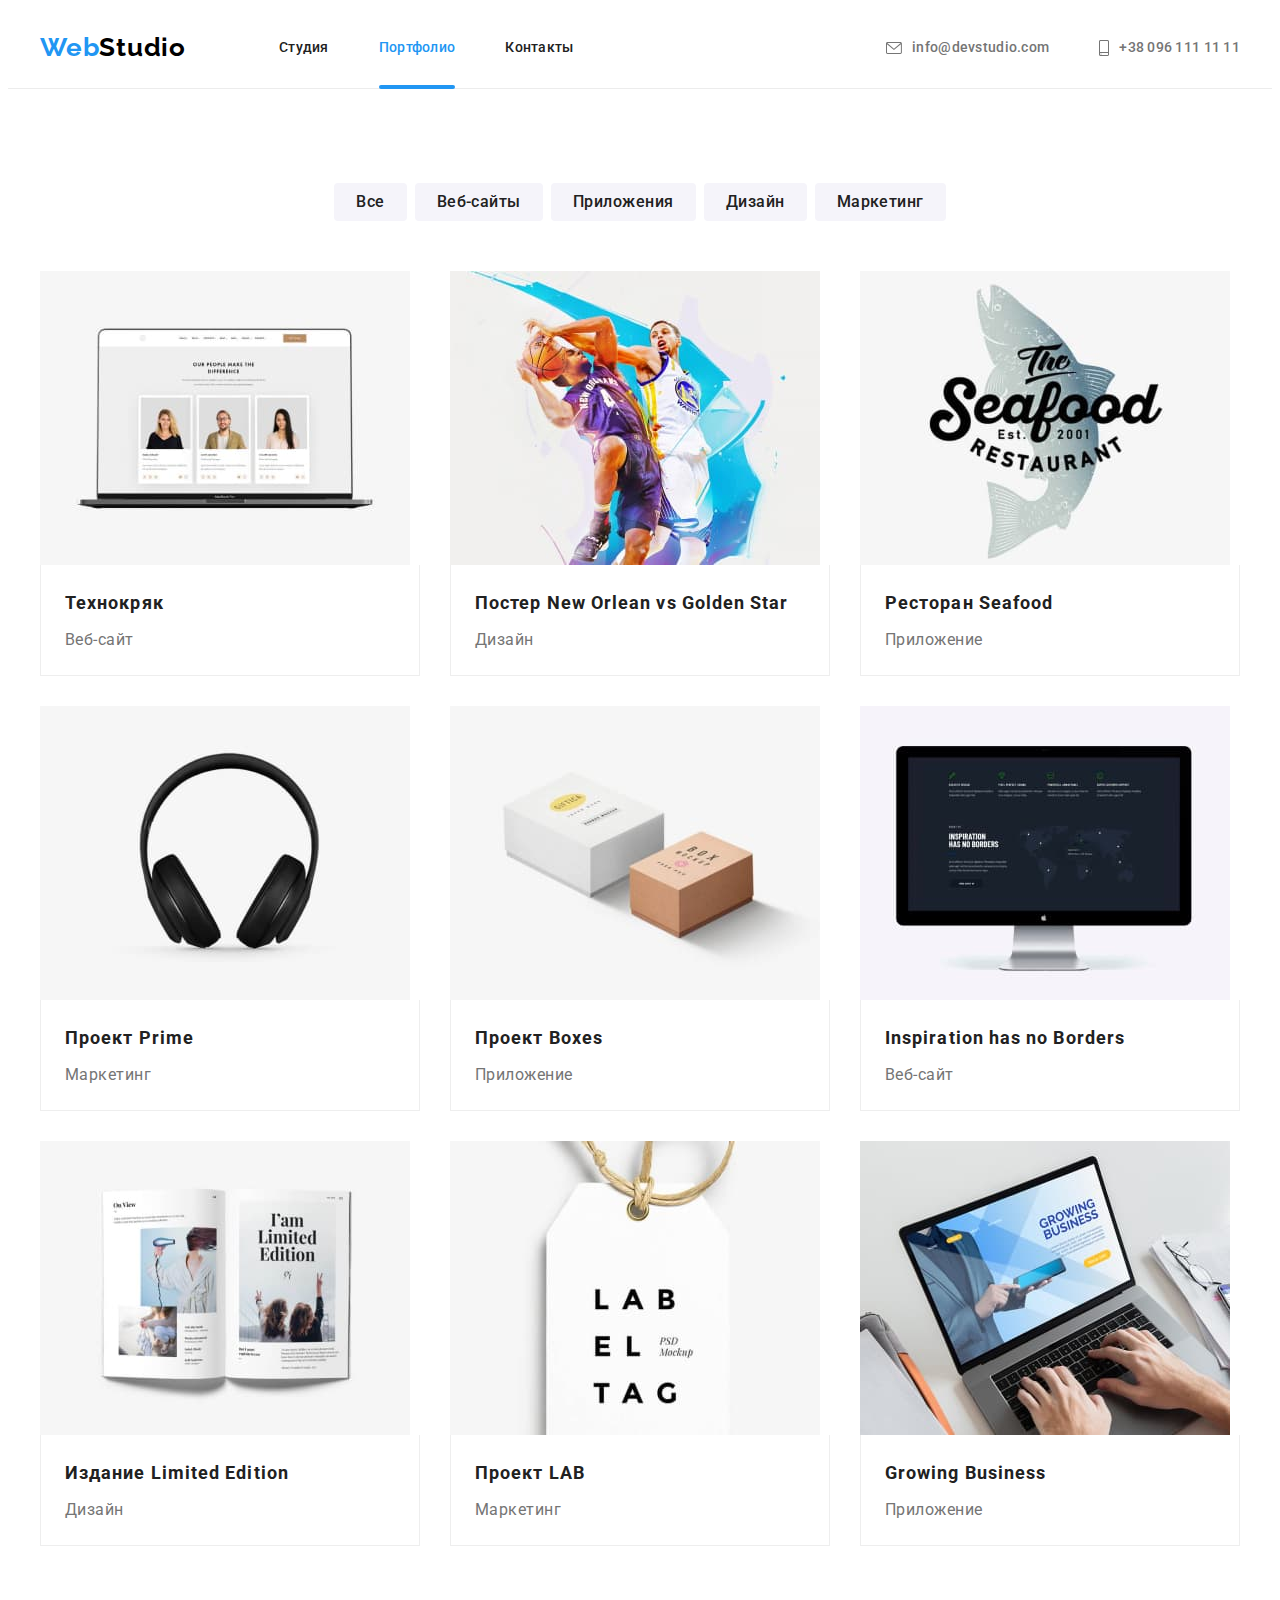
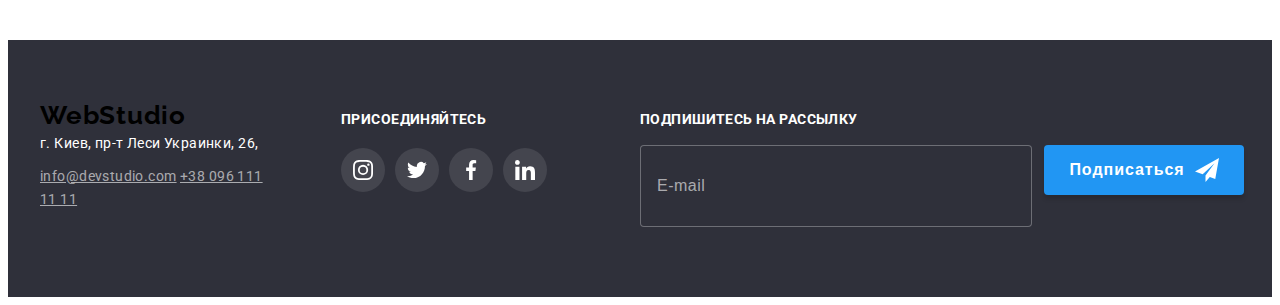
==== commit 691fb917: "Вносит правки в ШАПКУ Портфолио" ====
--- a/portfolio.html
+++ b/portfolio.html
@@ -20,42 +20,41 @@
 <body>
     <!-- Шапка сайта -->
     <header class="header">
-
-        <div class="container">
-        
+    
+        <div class="container header__container">
+    
             <!-- Раздел навигации -->
             <nav class="nav">
                 <a class="logo" href="./index.html">
-                    <span class="logo__accent">Web</span>
-                    Studio
+                    <span class="logo__accent">Web</span>Studio
                 </a>
-        
+    
                 <ul class="nav-list">
-                    <li class="nav-item">
-                        <a class="nav-link" href="./index.html">Студия</a>
-                    </li>
-                    <li class="nav-item">
-                        <a class="nav-link current" href="./portfolio.html">Портфолио</a>
-                    </li>
-                    <li class="nav-item">
-                        <a class="nav-link" href="#">Контакты</a>
+                    <li class="nav-list__item">
+                        <a class="nav-list__link" href="./index.html">Студия</a>
+                    </li>
+                    <li class="nav-list__item">
+                        <a class="nav-list__link current" href="./portfolio.html">Портфолио</a>
+                    </li>
+                    <li class="nav-list__item">
+                        <a class="nav-list__link" href="#">Контакты</a>
                     </li>
                 </ul>
             </nav>
-        
+    
             <!-- Ссылки на контакты сайта -->
-            <ul class="contacts-list">
-                <li class="contacts-item">
-                    <a class="contact-mail" href="mailto:info@devstudio.com">
-                        <svg width="16" height="12" class="contact-icon">
+            <ul class="contact-list">
+                <li class="contact-list__item">
+                    <a class="contact-list__mail" href="mailto:info@devstudio.com">
+                        <svg width="16" height="12" class="contact-list__icon">
                             <use href="./images/icons.svg#envelope"></use>
                         </svg>
                         info@devstudio.com
                     </a>
                 </li>
-                <li class="contacts-item">
-                    <a class="contact-number" href="tel:+380961111111">
-                        <svg width="10" height="16" class="contact-icon">
+                <li class="contact-list__item">
+                    <a class="contact-list__phone" href="tel:+380961111111">
+                        <svg width="10" height="16" class="contact-list__icon">
                             <use href="./images/icons.svg#smartphone"></use>
                         </svg>
                         +38 096 111 11 11
--- a/css/main.min.css
+++ b/css/main.min.css
@@ -1,2 +1,2 @@
-:root{--primary-bg-color: #ffffff;--secondary-bg-color: #2f303a;--section-bg-color: #f5f4fa;--primary-text-color: #757575;--secondary-text-color: #ffffff;--title-text-color: #212121;--logo-basic-text-color: #000000;--primary-button-color: #f5f4fa;--secondary-button-color: #2196f3;--primary-icon-color: #afb1b8;--secondary-icon-color: #ffffff;--primary-bg-color-icon: #ffffff;--secondary-bg-color-icon: rgba(255, 255, 255, 0.1);--primary-text-accent-color: #2196f3;--primary-element-accent-color: #2196f3;--secondary-element-accent-color: #ffffff;--tertiary-element-accent-color: #188ce8;--flexbox-items-gap: 30px;--primary-duration: 250ms;--primary-timing-function: cubic-bezier(0.4, 0, 0.2, 1)}body{background-color:var(--primary-bg-color);color:var(--primary-text-color);font-family:Roboto, sans-serif;font-style:normal;font-weight:normal;font-size:14px;line-height:1.71;letter-spacing:0.03em}h2{color:var(--title-text-color);font-weight:bold;font-size:36px;line-height:1.17;text-align:center;letter-spacing:0.03em}h3{color:var(--title-text-color)}h1,h2,h3,h4,h5,h6,p,ul{margin:0;padding:0;list-style:none}img{display:block;max-width:100%;height:auto}.container{width:1200px;padding-left:15px;padding-right:15px;margin-left:auto;margin-right:auto}.section{padding:94px 0}.visually-hidden{position:absolute;width:1px;height:1px;margin:-1px;padding:0;overflow:hidden;border:0;clip:rect(0 0 0 0)}
+:root{--primary-bg-color: #ffffff;--secondary-bg-color: #2f303a;--section-bg-color: #f5f4fa;--primary-text-color: #757575;--secondary-text-color: #ffffff;--title-text-color: #212121;--logo-basic-text-color: #000000;--primary-button-color: #f5f4fa;--secondary-button-color: #2196f3;--primary-icon-color: #afb1b8;--secondary-icon-color: #ffffff;--primary-bg-color-icon: #ffffff;--secondary-bg-color-icon: rgba(255, 255, 255, 0.1);--primary-text-accent-color: #2196f3;--primary-element-accent-color: #2196f3;--secondary-element-accent-color: #ffffff;--tertiary-element-accent-color: #188ce8;--flexbox-items-gap: 30px;--primary-duration: 250ms;--primary-timing-function: cubic-bezier(0.4, 0, 0.2, 1)}body{background-color:var(--primary-bg-color);color:var(--primary-text-color);font-family:Roboto, sans-serif;font-style:normal;font-weight:normal;font-size:14px;line-height:1.71;letter-spacing:0.03em}h2{color:var(--title-text-color);font-weight:bold;font-size:36px;line-height:1.17;text-align:center;letter-spacing:0.03em}h3{color:var(--title-text-color)}h1,h2,h3,h4,h5,h6,p,ul{margin:0;padding:0;list-style:none}img{display:block;max-width:100%;height:auto}.container{width:1200px;padding-left:15px;padding-right:15px;margin-left:auto;margin-right:auto}.section{padding:94px 0}.visually-hidden{position:absolute;width:1px;height:1px;margin:-1px;padding:0;overflow:hidden;border:0;clip:rect(0 0 0 0)}.header{border-bottom:1px solid #ececec}.header__container{display:-webkit-box;display:-webkit-flex;display:-ms-flexbox;display:flex}.nav,.nav-list{display:-webkit-box;display:-webkit-flex;display:-ms-flexbox;display:flex;-webkit-box-align:center;-webkit-align-items:center;-ms-flex-align:center;align-items:center}.nav-list{font-weight:500;font-size:14px;line-height:1.14;letter-spacing:0.02em}.nav-list__item:not(:last-child){margin-right:50px}.nav-list__link{display:inline-block;position:relative;padding:32px 0;color:var(--title-text-color);text-decoration:none;-webkit-transition-property:color;-o-transition-property:color;transition-property:color;-webkit-transition-duration:var(--primary-duration);-o-transition-duration:var(--primary-duration);transition-duration:var(--primary-duration);-webkit-transition-timing-function:var(--primary-timing-function);-o-transition-timing-function:var(--primary-timing-function);transition-timing-function:var(--primary-timing-function)}.nav-list__link:hover,.nav-list__link:focus{color:var(--primary-text-accent-color)}.nav-list__link::after{content:'';position:absolute;bottom:-1px;left:0;width:100%;height:4px;-webkit-border-radius:2px;border-radius:2px;background-color:var(--primary-element-accent-color);opacity:0}.nav-list__link.current{color:var(--primary-text-accent-color)}.current.nav-list__link::after{opacity:1}.contact-list{font-weight:500;font-size:14px;line-height:1.14;letter-spacing:0.02em;margin-left:auto;display:-webkit-box;display:-webkit-flex;display:-ms-flexbox;display:flex;-webkit-box-align:center;-webkit-align-items:center;-ms-flex-align:center;align-items:center}.contact-list__icon{margin-right:10px;fill:currentColor}.contact-list__item:not(:last-child){margin-right:50px}.contact-list__mail,.contact-list__phone{color:var(--primary-text-color);text-decoration:none;display:-webkit-box;display:-webkit-flex;display:-ms-flexbox;display:flex;-webkit-box-align:center;-webkit-align-items:center;-ms-flex-align:center;align-items:center;padding:32px 0;-webkit-transition-property:color;-o-transition-property:color;transition-property:color;-webkit-transition-duration:var(--primary-duration);-o-transition-duration:var(--primary-duration);transition-duration:var(--primary-duration);-webkit-transition-timing-function:var(--primary-timing-function);-o-transition-timing-function:var(--primary-timing-function);transition-timing-function:var(--primary-timing-function)}.contact-list__mail:hover,.contact-list__mail:focus,.contact-list__phone:hover,.contact-list__phone:focus{color:var(--primary-text-accent-color)}.logo{color:var(--logo-basic-text-color);font-family:Raleway, sans-serif;font-weight:bold;font-size:26px;line-height:1.19;letter-spacing:0.03em;text-decoration:none;margin-right:93px;padding-top:24px;padding-bottom:25px;-webkit-transition-property:color;-o-transition-property:color;transition-property:color;-webkit-transition-duration:var(--primary-duration);-o-transition-duration:var(--primary-duration);transition-duration:var(--primary-duration);-webkit-transition-timing-function:var(--primary-timing-function);-o-transition-timing-function:var(--primary-timing-function);transition-timing-function:var(--primary-timing-function)}.logo__accent{color:var(--primary-text-accent-color)}.logo:hover,.logo:focus{color:var(--primary-text-accent-color)}.footer__logo{display:inline-block;margin:0 0 20px 0;padding:0;color:var(--secondary-text-color)}
 /*# sourceMappingURL=main.min.css.map */--- a/css_old/styles.css
+++ b/css_old/styles.css
@@ -1,150 +1,3 @@
-/* I. Стили главной страницы */
-/* Шапка сайта */
-
-.header {
-  border-bottom: 1px solid #ececec;
-}
-
-.header .container {
-  display: flex;
-}
-
-.nav,
-.nav-list,
-.contacts-list {
-  display: flex;
-  align-items: center;
-}
-
-.logo {
-  color: var(--logo-basic-text-color);
-
-  font-family: Raleway, sans-serif;
-  font-weight: bold;
-  font-size: 26px;
-  line-height: 1.19;
-  letter-spacing: 0.03em;
-  text-decoration: none;
-
-  margin-right: 93px;
-  padding-top: 24px;
-  padding-bottom: 25px;
-
-  transition-property: color;
-  transition-duration: var(--primary-duration);
-  transition-timing-function: var(--primary-timing-function);
-}
-
-.accent-logo {
-  color: var(--primary-text-accent-color);
-}
-
-.footer .logo {
-  color: var(--secondary-text-color);
-}
-
-.logo:hover,
-.logo:focus {
-  color: var(--primary-text-accent-color);
-}
-
-.nav-list {
-  font-weight: 500;
-  font-size: 14px;
-  line-height: 1.14;
-  letter-spacing: 0.02em;
-}
-
-.nav-item:not(:last-child) {
-  margin-right: 50px;
-}
-
-.nav-link {
-  display: inline-block;
-
-  position: relative;
-
-  padding: 32px 0;
-
-  color: var(--title-text-color);
-  text-decoration: none;
-
-  transition-property: color;
-  transition-duration: var(--primary-duration);
-  transition-timing-function: var(--primary-timing-function);
-}
-
-.nav-link::after {
-  content: '';
-  position: absolute;
-  bottom: -1px;
-  left: 0;
-
-  width: 100%;
-  height: 4px;
-  border-radius: 2px;
-
-  background-color: var(--primary-element-accent-color);
-
-  opacity: 0;
-}
-
-.nav-list .nav-link.current {
-  color: var(--primary-text-accent-color);
-}
-
-.nav-link.current.nav-link::after {
-  opacity: 1;
-}
-
-.nav-link:hover,
-.nav-link:focus {
-  color: var(--primary-text-accent-color);
-}
-
-.contacts-list {
-  font-weight: 500;
-  font-size: 14px;
-  line-height: 1.14;
-  letter-spacing: 0.02em;
-
-  margin-left: auto;
-
-  display: flex;
-  align-items: center;
-}
-
-.contacts-item:not(:last-child) {
-  margin-right: 50px;
-}
-
-.contact-mail,
-.contact-number {
-  color: var(--primary-text-color);
-  text-decoration: none;
-
-  display: flex;
-  align-items: center;
-
-  padding: 32px 0;
-
-  transition-property: color;
-  transition-duration: var(--primary-duration);
-  transition-timing-function: var(--primary-timing-function);
-}
-
-.contact-mail:hover,
-.contact-mail:focus,
-.contact-number:hover,
-.contact-number:focus {
-  color: var(--primary-text-accent-color);
-}
-
-.contact-icon {
-  margin-right: 10px;
-  fill: currentColor;
-}
-
 /* Блок "ГЕРОЙ"*/
 .hero {
   background-color: var(--secondary-bg-color);
@@ -759,13 +612,6 @@
   display: flex;
 }
 
-.footer .logo {
-  display: inline-block;
-
-  margin: 0 0 20px 0;
-  padding: 0;
-}
-
 address {
   color: var(--secondary-text-color);
 
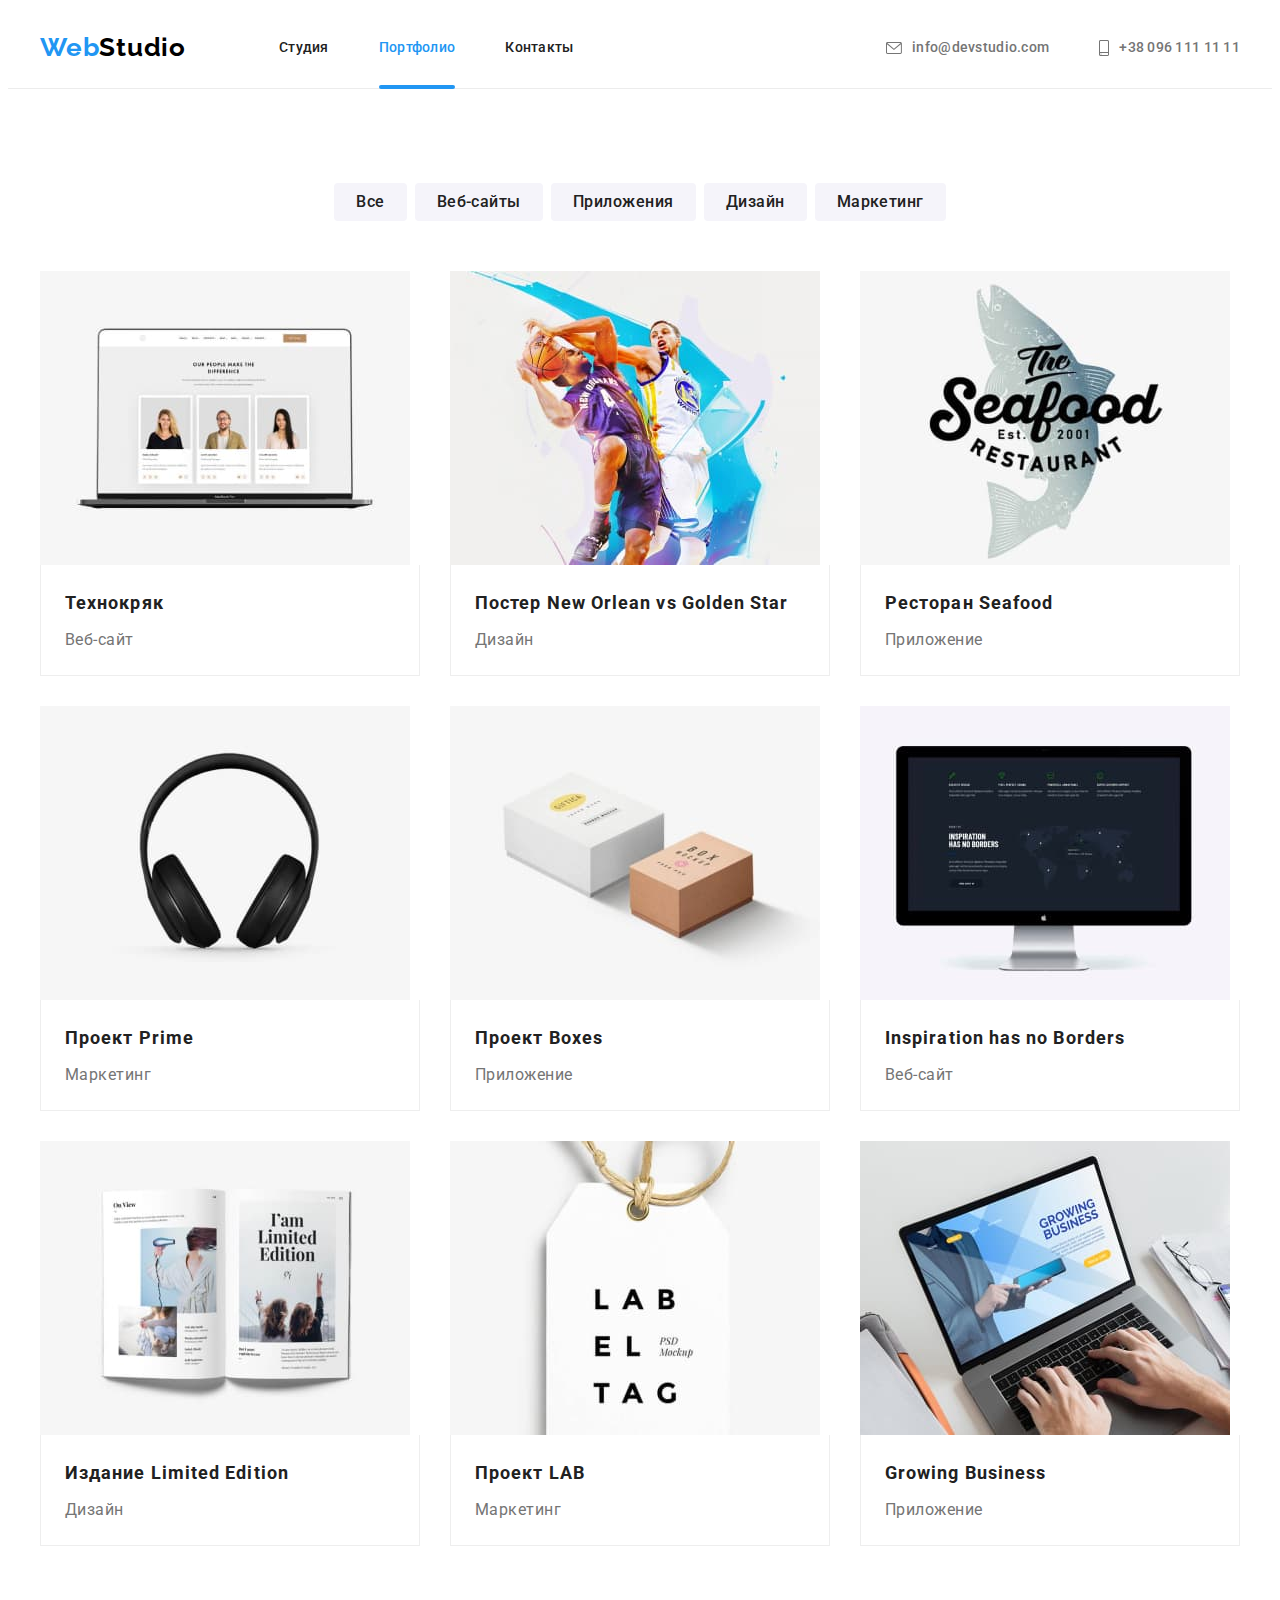
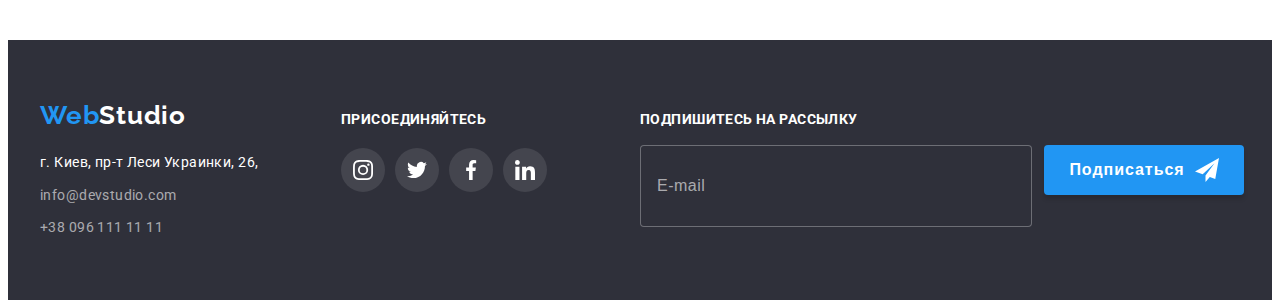
==== commit 11eb8818: "Вносит правки в классы и геометрию секций сайта" ====
--- a/portfolio.html
+++ b/portfolio.html
@@ -68,8 +68,8 @@
     <main class="main-content">
 
         <!-- Портфолио студии с фильтрами работ -->
-        <section class="portfolio section">
-            <h2 class="section-title-main visually-hidden">Портфолио студии</h2>
+        <section class="section">
+            <h2 class="section__title visually-hidden">Портфолио студии</h2>
 
             <!-- Список фильтров -->
             <div class="container">
@@ -328,7 +328,9 @@
         <div class="container">
             <div class="information-about-us">
                 <div class="our-contacts">
-                    <a class="logo" href="./index.html"><span class="accent-logo">Web</span>Studio</a>
+                    <a class="logo footer__logo" href="./index.html">
+                        <span class="logo__accent">Web</span>Studio
+                    </a>
     
                     <address class="address">
                         <p>г. Киев, пр-т Леси Украинки, 26,</p>
@@ -379,15 +381,15 @@
                         </li>
                     </ul>
                 </div>
-
+    
                 <div class="our-newsletter">
                     <h3 class="item-title">Подпишитесь на рассылку</h3>
-                
+    
                     <form class="form-newsletter">
-                        <label class="forms-label">
-                            <input class="forms-input" type="email" name="users-email" placeholder="E-mail">
+                        <label class="form__label form__label--no-margin">
+                            <input class="form__input" type="email" name="users-email" placeholder="E-mail">
                         </label>
-                
+    
                         <button class="submit-form-btn" type="submit">
                             Подписаться
                             <svg width="24" height="24" class="icon-send">
--- a/css/main.min.css
+++ b/css/main.min.css
@@ -1,2 +1,2 @@
-:root{--primary-bg-color: #ffffff;--secondary-bg-color: #2f303a;--section-bg-color: #f5f4fa;--primary-text-color: #757575;--secondary-text-color: #ffffff;--title-text-color: #212121;--logo-basic-text-color: #000000;--primary-button-color: #f5f4fa;--secondary-button-color: #2196f3;--primary-icon-color: #afb1b8;--secondary-icon-color: #ffffff;--primary-bg-color-icon: #ffffff;--secondary-bg-color-icon: rgba(255, 255, 255, 0.1);--primary-text-accent-color: #2196f3;--primary-element-accent-color: #2196f3;--secondary-element-accent-color: #ffffff;--tertiary-element-accent-color: #188ce8;--flexbox-items-gap: 30px;--primary-duration: 250ms;--primary-timing-function: cubic-bezier(0.4, 0, 0.2, 1)}body{background-color:var(--primary-bg-color);color:var(--primary-text-color);font-family:Roboto, sans-serif;font-style:normal;font-weight:normal;font-size:14px;line-height:1.71;letter-spacing:0.03em}h2{color:var(--title-text-color);font-weight:bold;font-size:36px;line-height:1.17;text-align:center;letter-spacing:0.03em}h3{color:var(--title-text-color)}h1,h2,h3,h4,h5,h6,p,ul{margin:0;padding:0;list-style:none}img{display:block;max-width:100%;height:auto}.container{width:1200px;padding-left:15px;padding-right:15px;margin-left:auto;margin-right:auto}.section{padding:94px 0}.visually-hidden{position:absolute;width:1px;height:1px;margin:-1px;padding:0;overflow:hidden;border:0;clip:rect(0 0 0 0)}.header{border-bottom:1px solid #ececec}.header__container{display:-webkit-box;display:-webkit-flex;display:-ms-flexbox;display:flex}.nav,.nav-list{display:-webkit-box;display:-webkit-flex;display:-ms-flexbox;display:flex;-webkit-box-align:center;-webkit-align-items:center;-ms-flex-align:center;align-items:center}.nav-list{font-weight:500;font-size:14px;line-height:1.14;letter-spacing:0.02em}.nav-list__item:not(:last-child){margin-right:50px}.nav-list__link{display:inline-block;position:relative;padding:32px 0;color:var(--title-text-color);text-decoration:none;-webkit-transition-property:color;-o-transition-property:color;transition-property:color;-webkit-transition-duration:var(--primary-duration);-o-transition-duration:var(--primary-duration);transition-duration:var(--primary-duration);-webkit-transition-timing-function:var(--primary-timing-function);-o-transition-timing-function:var(--primary-timing-function);transition-timing-function:var(--primary-timing-function)}.nav-list__link:hover,.nav-list__link:focus{color:var(--primary-text-accent-color)}.nav-list__link::after{content:'';position:absolute;bottom:-1px;left:0;width:100%;height:4px;-webkit-border-radius:2px;border-radius:2px;background-color:var(--primary-element-accent-color);opacity:0}.nav-list__link.current{color:var(--primary-text-accent-color)}.current.nav-list__link::after{opacity:1}.contact-list{font-weight:500;font-size:14px;line-height:1.14;letter-spacing:0.02em;margin-left:auto;display:-webkit-box;display:-webkit-flex;display:-ms-flexbox;display:flex;-webkit-box-align:center;-webkit-align-items:center;-ms-flex-align:center;align-items:center}.contact-list__icon{margin-right:10px;fill:currentColor}.contact-list__item:not(:last-child){margin-right:50px}.contact-list__mail,.contact-list__phone{color:var(--primary-text-color);text-decoration:none;display:-webkit-box;display:-webkit-flex;display:-ms-flexbox;display:flex;-webkit-box-align:center;-webkit-align-items:center;-ms-flex-align:center;align-items:center;padding:32px 0;-webkit-transition-property:color;-o-transition-property:color;transition-property:color;-webkit-transition-duration:var(--primary-duration);-o-transition-duration:var(--primary-duration);transition-duration:var(--primary-duration);-webkit-transition-timing-function:var(--primary-timing-function);-o-transition-timing-function:var(--primary-timing-function);transition-timing-function:var(--primary-timing-function)}.contact-list__mail:hover,.contact-list__mail:focus,.contact-list__phone:hover,.contact-list__phone:focus{color:var(--primary-text-accent-color)}.logo{color:var(--logo-basic-text-color);font-family:Raleway, sans-serif;font-weight:bold;font-size:26px;line-height:1.19;letter-spacing:0.03em;text-decoration:none;margin-right:93px;padding-top:24px;padding-bottom:25px;-webkit-transition-property:color;-o-transition-property:color;transition-property:color;-webkit-transition-duration:var(--primary-duration);-o-transition-duration:var(--primary-duration);transition-duration:var(--primary-duration);-webkit-transition-timing-function:var(--primary-timing-function);-o-transition-timing-function:var(--primary-timing-function);transition-timing-function:var(--primary-timing-function)}.logo__accent{color:var(--primary-text-accent-color)}.logo:hover,.logo:focus{color:var(--primary-text-accent-color)}.footer__logo{display:inline-block;margin:0 0 20px 0;padding:0;color:var(--secondary-text-color)}
+:root{--primary-bg-color: #ffffff;--secondary-bg-color: #2f303a;--section-bg-color: #f5f4fa;--primary-text-color: #757575;--secondary-text-color: #ffffff;--title-text-color: #212121;--logo-basic-text-color: #000000;--primary-button-color: #f5f4fa;--secondary-button-color: #2196f3;--primary-icon-color: #afb1b8;--secondary-icon-color: #ffffff;--primary-bg-color-icon: #ffffff;--secondary-bg-color-icon: rgba(255, 255, 255, 0.1);--primary-text-accent-color: #2196f3;--primary-element-accent-color: #2196f3;--secondary-element-accent-color: #ffffff;--tertiary-element-accent-color: #188ce8;--flexbox-items-gap: 30px;--primary-duration: 250ms;--primary-timing-function: cubic-bezier(0.4, 0, 0.2, 1)}body{background-color:var(--primary-bg-color);color:var(--primary-text-color);font-family:Roboto, sans-serif;font-style:normal;font-weight:normal;font-size:14px;line-height:1.71;letter-spacing:0.03em}h2{color:var(--title-text-color);font-weight:bold;font-size:36px;line-height:1.17;text-align:center;letter-spacing:0.03em}h3{color:var(--title-text-color)}h1,h2,h3,h4,h5,h6,p,ul{margin:0;padding:0;list-style:none}img{display:block;max-width:100%;height:auto}input{margin:0;padding:0}.container{width:1200px;padding-left:15px;padding-right:15px;margin-left:auto;margin-right:auto}.section{padding:94px 0}.section__title--margin{margin-bottom:50px}.section--no-padding-top{padding-top:0}.section--background-color{background-color:var(--section-bg-color)}.visually-hidden{position:absolute;width:1px;height:1px;margin:-1px;padding:0;overflow:hidden;border:0;clip:rect(0 0 0 0)}.header{border-bottom:1px solid #ececec}.header__container{display:-webkit-box;display:-webkit-flex;display:-ms-flexbox;display:flex}.nav,.nav-list{display:-webkit-box;display:-webkit-flex;display:-ms-flexbox;display:flex;-webkit-box-align:center;-webkit-align-items:center;-ms-flex-align:center;align-items:center}.nav-list{font-weight:500;font-size:14px;line-height:1.14;letter-spacing:0.02em}.nav-list__item:not(:last-child){margin-right:50px}.nav-list__link{display:inline-block;position:relative;padding:32px 0;color:var(--title-text-color);text-decoration:none;-webkit-transition-property:color;-o-transition-property:color;transition-property:color;-webkit-transition-duration:var(--primary-duration);-o-transition-duration:var(--primary-duration);transition-duration:var(--primary-duration);-webkit-transition-timing-function:var(--primary-timing-function);-o-transition-timing-function:var(--primary-timing-function);transition-timing-function:var(--primary-timing-function)}.nav-list__link:hover,.nav-list__link:focus{color:var(--primary-text-accent-color)}.nav-list__link::after{content:'';position:absolute;bottom:-1px;left:0;width:100%;height:4px;-webkit-border-radius:2px;border-radius:2px;background-color:var(--primary-element-accent-color);opacity:0}.nav-list__link.current{color:var(--primary-text-accent-color)}.current.nav-list__link::after{opacity:1}.contact-list{font-weight:500;font-size:14px;line-height:1.14;letter-spacing:0.02em;margin-left:auto;display:-webkit-box;display:-webkit-flex;display:-ms-flexbox;display:flex;-webkit-box-align:center;-webkit-align-items:center;-ms-flex-align:center;align-items:center}.contact-list__icon{margin-right:10px;fill:currentColor}.contact-list__item:not(:last-child){margin-right:50px}.contact-list__mail,.contact-list__phone{color:var(--primary-text-color);text-decoration:none;display:-webkit-box;display:-webkit-flex;display:-ms-flexbox;display:flex;-webkit-box-align:center;-webkit-align-items:center;-ms-flex-align:center;align-items:center;padding:32px 0;-webkit-transition-property:color;-o-transition-property:color;transition-property:color;-webkit-transition-duration:var(--primary-duration);-o-transition-duration:var(--primary-duration);transition-duration:var(--primary-duration);-webkit-transition-timing-function:var(--primary-timing-function);-o-transition-timing-function:var(--primary-timing-function);transition-timing-function:var(--primary-timing-function)}.contact-list__mail:hover,.contact-list__mail:focus,.contact-list__phone:hover,.contact-list__phone:focus{color:var(--primary-text-accent-color)}.logo{color:var(--logo-basic-text-color);font-family:Raleway, sans-serif;font-weight:bold;font-size:26px;line-height:1.19;letter-spacing:0.03em;text-decoration:none;margin-right:93px;padding-top:24px;padding-bottom:25px;-webkit-transition-property:color;-o-transition-property:color;transition-property:color;-webkit-transition-duration:var(--primary-duration);-o-transition-duration:var(--primary-duration);transition-duration:var(--primary-duration);-webkit-transition-timing-function:var(--primary-timing-function);-o-transition-timing-function:var(--primary-timing-function);transition-timing-function:var(--primary-timing-function)}.logo__accent{color:var(--primary-text-accent-color)}.logo:hover,.logo:focus{color:var(--primary-text-accent-color)}.footer__logo{display:inline-block;margin:0 0 20px 0;padding:0;color:var(--secondary-text-color)}.hero{background-color:var(--secondary-bg-color);min-height:600px}.hero__content{max-width:1600px;margin-left:auto;margin-right:auto;padding-top:200px;padding-bottom:200px;background-image:-webkit-gradient(linear, left top, left bottom, from(rgba(47,48,58,0.4)), to(rgba(47,48,58,0.4))),url(../images/hero/background-hero.jpg);background-image:-webkit-linear-gradient(rgba(47,48,58,0.4), rgba(47,48,58,0.4)),url(../images/hero/background-hero.jpg);background-image:-o-linear-gradient(rgba(47,48,58,0.4), rgba(47,48,58,0.4)),url(../images/hero/background-hero.jpg);background-image:linear-gradient(rgba(47,48,58,0.4), rgba(47,48,58,0.4)),url(../images/hero/background-hero.jpg);-webkit-background-size:cover;background-size:cover;background-position:center}.hero__title{width:696px;margin-left:auto;margin-right:auto;margin-bottom:30px;color:var(--secondary-text-color);font-weight:900;font-size:44px;line-height:1.36;text-align:center;letter-spacing:0.06em;text-transform:uppercase}.button{display:block;width:200px;height:50px;margin:0 auto;padding:0;border:none;-webkit-border-radius:4px;border-radius:4px;background-color:var(--secondary-button-color);color:var(--secondary-text-color);font-weight:bold;font-size:16px;line-height:1.87;letter-spacing:.06em;-webkit-transition-property:-webkit-box-shadow background-color;transition-property:-webkit-box-shadow background-color;-o-transition-property:box-shadow background-color;transition-property:box-shadow background-color;transition-property:box-shadow background-color, -webkit-box-shadow background-color;-webkit-transition-duration:var(--primary-duration);-o-transition-duration:var(--primary-duration);transition-duration:var(--primary-duration);-webkit-transition-timing-function:var(--primary-timing-function);-o-transition-timing-function:var(--primary-timing-function);transition-timing-function:var(--primary-timing-function)}.button:hover,.button:focus{cursor:pointer;background-color:var(--tertiary-element-accent-color)}.backdrop{position:fixed;top:0;left:0;width:100%;height:100%;z-index:20;background-color:rgba(0,0,0,0.2);-webkit-transition-property:opacity transform;-o-transition-property:opacity transform;transition-property:opacity transform;-webkit-transition-duration:var(--primary-duration);-o-transition-duration:var(--primary-duration);transition-duration:var(--primary-duration);-webkit-transition-timing-function:var(--primary-timing-function);-o-transition-timing-function:var(--primary-timing-function);transition-timing-function:var(--primary-timing-function)}.backdrop.is-hidden{opacity:0;pointer-events:none;-webkit-transform:scale(1.1);-ms-transform:scale(1.1);transform:scale(1.1)}.modal{position:absolute;top:50%;left:50%;-webkit-transform:translate(-50%, -50%);-ms-transform:translate(-50%, -50%);transform:translate(-50%, -50%);min-width:528px;min-height:581px;padding:40px;background-color:#ffffff;-webkit-box-shadow:0px 1px 3px rgba(0,0,0,0.12),0px 1px 1px rgba(0,0,0,0.14),0px 2px 1px rgba(0,0,0,0.2);box-shadow:0px 1px 3px rgba(0,0,0,0.12),0px 1px 1px rgba(0,0,0,0.14),0px 2px 1px rgba(0,0,0,0.2);-webkit-border-radius:4px;border-radius:4px}.modal__closing-button{position:absolute;top:8px;right:8px;display:-webkit-box;display:-webkit-flex;display:-ms-flexbox;display:flex;-webkit-box-pack:center;-webkit-justify-content:center;-ms-flex-pack:center;justify-content:center;-webkit-box-align:center;-webkit-align-items:center;-ms-flex-align:center;align-items:center;width:30px;height:30px;background-color:#ffffff;border:1px solid rgba(0,0,0,0.1);-webkit-border-radius:50%;border-radius:50%;-webkit-transition-property:fill;-o-transition-property:fill;transition-property:fill;-webkit-transition-duration:var(--primary-duration);-o-transition-duration:var(--primary-duration);transition-duration:var(--primary-duration);-webkit-transition-timing-function:var(--primary-timing-function);-o-transition-timing-function:var(--primary-timing-function);transition-timing-function:var(--primary-timing-function)}.modal__closing-button:hover,.modal__closing-button:focus{background-color:currentColor;cursor:pointer;fill:var(--primary-element-accent-color)}.modal__offer{margin-bottom:12px;font-weight:bold;font-size:20px;line-height:1.15;text-align:center;letter-spacing:0.03em;color:#212121}.form__label{position:relative;display:block;margin-bottom:10px;font-weight:normal;font-size:12px;line-height:1.17;letter-spacing:0.01em}.form__label--another-margin{margin-bottom:20px}.form__label--no-margin{margin:0}.form__input{width:100%;height:40px;margin-top:4px;padding:11px 12px 11px 42px;border:1px solid rgba(33,33,33,0.2);-webkit-border-radius:4px;border-radius:4px;font-weight:normal;font-size:14px;line-height:1.14;letter-spacing:0.01em;color:#000000;-webkit-transition-property:border;-o-transition-property:border;transition-property:border;-webkit-transition-duration:var(--primary-duration);-o-transition-duration:var(--primary-duration);transition-duration:var(--primary-duration);-webkit-transition-timing-function:var(--primary-timing-function);-o-transition-timing-function:var(--primary-timing-function);transition-timing-function:var(--primary-timing-function)}.form__input:focus{border:1px solid var(--primary-element-accent-color)}.form__input:focus+.form__icon{fill:var(--primary-element-accent-color)}.form__icon{position:absolute;bottom:11px;left:12px;-webkit-transition-property:fill;-o-transition-property:fill;transition-property:fill;-webkit-transition-duration:var(--primary-duration);-o-transition-duration:var(--primary-duration);transition-duration:var(--primary-duration);-webkit-transition-timing-function:var(--primary-timing-function);-o-transition-timing-function:var(--primary-timing-function);transition-timing-function:var(--primary-timing-function)}.form__label:hover{cursor:pointer}.form__label:hover .form__input{border:1px solid var(--primary-element-accent-color);cursor:pointer}.form__label:hover .form__icon{fill:var(--primary-element-accent-color)}.textarea{width:100%;resize:none;margin-top:4px;padding:12px 16px;border:1px solid rgba(33,33,33,0.2);-webkit-border-radius:4px;border-radius:4px;font-weight:normal;font-size:14px;line-height:1.14;letter-spacing:0.01em;color:#000000;-webkit-transition-property:border;-o-transition-property:border;transition-property:border;-webkit-transition-duration:var(--primary-duration);-o-transition-duration:var(--primary-duration);transition-duration:var(--primary-duration);-webkit-transition-timing-function:var(--primary-timing-function);-o-transition-timing-function:var(--primary-timing-function);transition-timing-function:var(--primary-timing-function)}.textarea::-webkit-input-placeholder{font-weight:normal;font-size:14px;line-height:1.14;letter-spacing:0.01em;color:rgba(117,117,117,0.5)}.textarea:-ms-input-placeholder{font-weight:normal;font-size:14px;line-height:1.14;letter-spacing:0.01em;color:rgba(117,117,117,0.5)}.textarea::-ms-input-placeholder{font-weight:normal;font-size:14px;line-height:1.14;letter-spacing:0.01em;color:rgba(117,117,117,0.5)}.textarea::placeholder{font-weight:normal;font-size:14px;line-height:1.14;letter-spacing:0.01em;color:rgba(117,117,117,0.5)}.textarea:focus{border:1px solid var(--primary-element-accent-color)}.form__label:hover .textarea{border:1px solid var(--primary-element-accent-color);cursor:pointer}.policy{display:-webkit-box;display:-webkit-flex;display:-ms-flexbox;display:flex;-webkit-box-pack:center;-webkit-justify-content:center;-ms-flex-pack:center;justify-content:center;-webkit-box-align:center;-webkit-align-items:center;-ms-flex-align:center;align-items:center;margin-bottom:30px;font-weight:normal;font-size:14px;line-height:1.71;letter-spacing:0.03em}.policy:hover{cursor:pointer}.policy__checkbox-custom{display:inline-block;position:relative;margin-right:8px;width:16px;height:15px;border:2px solid #212121;-webkit-border-radius:2px;border-radius:2px;-webkit-transition-property:border;-o-transition-property:border;transition-property:border;-webkit-transition-duration:var(--primary-duration);-o-transition-duration:var(--primary-duration);transition-duration:var(--primary-duration);-webkit-transition-timing-function:var(--primary-timing-function);-o-transition-timing-function:var(--primary-timing-function);transition-timing-function:var(--primary-timing-function)}.policy__checkbox-icon{position:absolute;top:-2px;left:-2px}.policy__checkbox-original:hover+.policy__checkbox-custom,.policy__checkbox-original:focus+.policy__checkbox-custom{border:2px solid var(--primary-element-accent-color)}.policy__checkbox-original:checked+.policy__checkbox-custom{background-color:var(--primary-element-accent-color);border:2px solid transparent}.policy__link{color:var(--primary-text-accent-color)}.modal__button{-webkit-box-shadow:0px 4px 4px rgba(0,0,0,0.15);box-shadow:0px 4px 4px rgba(0,0,0,0.15)}
 /*# sourceMappingURL=main.min.css.map */--- a/css_old/styles.css
+++ b/css_old/styles.css
@@ -1,365 +1,3 @@
-/* Блок "ГЕРОЙ"*/
-.hero {
-  background-color: var(--secondary-bg-color);
-  min-height: 600px;
-}
-
-.hero-content {
-  max-width: 1600px;
-
-  margin-left: auto;
-  margin-right: auto;
-  padding-top: 200px;
-  padding-bottom: 200px;
-
-  background-image: linear-gradient(rgba(47, 48, 58, 0.4), rgba(47, 48, 58, 0.4)),
-    url(../images/hero/background-hero.jpg);
-  background-size: cover;
-  background-position: center;
-}
-
-.hero-title {
-  width: 696px;
-  margin-left: auto;
-  margin-right: auto;
-  margin-bottom: 30px;
-
-  color: var(--secondary-text-color);
-
-  font-weight: 900;
-  font-size: 44px;
-  line-height: 1.36;
-  text-align: center;
-  letter-spacing: 0.06em;
-  text-transform: uppercase;
-}
-
-.hero-btn {
-  display: block;
-  margin-left: auto;
-  margin-right: auto;
-  padding: 10px 32px;
-
-  border: 0;
-  border-radius: 4px;
-
-  color: var(--secondary-text-color);
-  background-color: var(--secondary-button-color);
-
-  font-family: Roboto, sans-serif;
-  font-style: normal;
-  font-weight: bold;
-  font-size: 16px;
-  line-height: 1.87;
-  text-align: center;
-  letter-spacing: 0.06em;
-
-  transition-property: box-shadow background-color;
-  transition-duration: var(--primary-duration);
-  transition-timing-function: var(--primary-timing-function);
-}
-
-.hero-btn:hover,
-.hero-btn:focus {
-  cursor: pointer;
-  box-shadow: 0px 4px 4px rgba(0, 0, 0, 0.15);
-  background-color: var(--tertiary-element-accent-color);
-}
-
-/* Модальное окно */
-input {
-  margin: 0;
-  padding: 0;
-}
-
-.backdrop {
-  position: fixed;
-  top: 0;
-  left: 0;
-  width: 100%;
-  height: 100%;
-
-  z-index: 20;
-
-  background-color: rgba(0, 0, 0, 0.2);
-
-  transition-property: opacity, transform;
-  transition-duration: var(--primary-duration);
-  transition-timing-function: var(--primary-timing-function);
-}
-
-.backdrop.is-hidden {
-  opacity: 0;
-  pointer-events: none;
-
-  transform: scale(1.1);
-}
-
-.modal {
-  position: absolute;
-  top: 50%;
-  left: 50%;
-  transform: translate(-50%, -50%);
-
-  min-width: 528px;
-  min-height: 581px;
-
-  padding: 40px;
-
-  background-color: #ffffff;
-  box-shadow: 0px 1px 3px rgba(0, 0, 0, 0.12), 0px 1px 1px rgba(0, 0, 0, 0.14),
-    0px 2px 1px rgba(0, 0, 0, 0.2);
-  border-radius: 4px;
-}
-
-.closing-modal-btn {
-  position: absolute;
-  top: 8px;
-  right: 8px;
-
-  display: flex;
-  justify-content: center;
-  align-items: center;
-
-  width: 30px;
-  height: 30px;
-  padding: 0;
-  margin: 0;
-
-  background-color: #ffffff;
-  border: 1px solid rgba(0, 0, 0, 0.1);
-  border-radius: 50%;
-
-  transition-property: fill;
-  transition-duration: var(--primary-duration);
-  transition-timing-function: var(--primary-timing-function);
-}
-
-.closing-modal-btn:hover,
-.closing-modal-btn:focus {
-  cursor: pointer;
-  fill: var(--primary-element-accent-color);
-}
-
-.title-form {
-  margin-bottom: 12px;
-
-  font-weight: bold;
-  font-size: 20px;
-  line-height: 1.15;
-  text-align: center;
-  letter-spacing: 0.03em;
-
-  color: #212121;
-}
-
-.forms-label {
-  position: relative;
-
-  display: block;
-
-  margin-bottom: 10px;
-
-  font-weight: normal;
-  font-size: 12px;
-  line-height: 1.17;
-  letter-spacing: 0.01em;
-}
-
-.forms-input {
-  width: 100%;
-  height: 40px;
-  margin-top: 4px;
-  padding: 11px 12px 11px 42px;
-
-  border: 1px solid rgba(33, 33, 33, 0.2);
-  border-radius: 4px;
-
-  font-weight: normal;
-  font-size: 14px;
-  line-height: 1.14;
-  letter-spacing: 0.01em;
-  color: #000000;
-
-  transition-property: border;
-  transition-duration: var(--primary-duration);
-  transition-timing-function: var(--primary-timing-function);
-}
-
-.forms-icon {
-  position: absolute;
-  bottom: 11px;
-  left: 12px;
-
-  transition-property: fill;
-  transition-duration: var(--primary-duration);
-  transition-timing-function: var(--primary-timing-function);
-}
-
-.forms-label:hover {
-  cursor: pointer;
-}
-
-.forms-label:hover .forms-input {
-  border: 1px solid var(--primary-element-accent-color);
-  cursor: pointer;
-}
-
-.forms-label:hover .forms-icon {
-  fill: var(--primary-element-accent-color);
-}
-
-.forms-input:focus + .forms-icon {
-  fill: var(--primary-element-accent-color);
-}
-
-.forms-input:focus {
-  border: 1px solid var(--primary-element-accent-color);
-}
-
-.forms-label.textarea {
-  margin-bottom: 20px;
-}
-
-textarea {
-  width: 100%;
-
-  resize: none;
-
-  margin-top: 4px;
-  padding: 12px 16px;
-
-  border: 1px solid rgba(33, 33, 33, 0.2);
-  border-radius: 4px;
-
-  font-weight: normal;
-  font-size: 14px;
-  line-height: 1.14;
-  letter-spacing: 0.01em;
-  color: #000000;
-
-  transition-property: border;
-  transition-duration: var(--primary-duration);
-  transition-timing-function: var(--primary-timing-function);
-}
-
-textarea::placeholder {
-  font-weight: normal;
-  font-size: 14px;
-  line-height: 1.14;
-  letter-spacing: 0.01em;
-  color: rgba(117, 117, 117, 0.5);
-}
-
-.forms-label:hover textarea {
-  border: 1px solid var(--primary-element-accent-color);
-  cursor: pointer;
-}
-
-textarea:focus {
-  border: 1px solid var(--primary-element-accent-color);
-}
-
-.policy-check {
-  position: absolute;
-  width: 1px;
-  height: 1px;
-  margin: -1px;
-  padding: 0;
-  overflow: hidden;
-  border: 0;
-  clip: rect(0 0 0 0);
-}
-
-.label-policy {
-  display: flex;
-  justify-content: center;
-  align-items: center;
-
-  margin-bottom: 30px;
-
-  font-weight: normal;
-  font-size: 14px;
-  line-height: 1.71;
-  letter-spacing: 0.03em;
-}
-
-.label-policy:hover {
-  cursor: pointer;
-}
-
-.checkbox {
-  display: inline-block;
-
-  position: relative;
-
-  margin-right: 8px;
-
-  width: 16px;
-  height: 15px;
-
-  border: 2px solid #212121;
-  border-radius: 2px;
-
-  transition-property: border;
-  transition-duration: var(--primary-duration);
-  transition-timing-function: var(--primary-timing-function);
-}
-
-.checkbox-icon {
-  position: absolute;
-  top: -2px;
-  left: -2px;
-}
-
-.policy-check:hover + .checkbox,
-.policy-check:focus + .checkbox {
-  border: 2px solid var(--primary-element-accent-color);
-}
-
-.policy-check:checked + .checkbox {
-  background-color: var(--primary-element-accent-color);
-  border: 2px solid transparent;
-}
-
-.link-policy {
-  color: var(--primary-text-accent-color);
-}
-
-.submit-form-btn {
-  display: block;
-
-  width: 200px;
-
-  margin-left: auto;
-  margin-right: auto;
-  padding: 10px;
-
-  border: 0;
-  border-radius: 4px;
-
-  color: var(--secondary-text-color);
-  background-color: var(--secondary-button-color);
-
-  font-weight: bold;
-  font-size: 16px;
-  line-height: 1.87;
-  text-align: center;
-  letter-spacing: 0.06em;
-
-  box-shadow: 0px 4px 4px rgba(0, 0, 0, 0.15);
-
-  transition-property: background-color;
-  transition-duration: var(--primary-duration);
-  transition-timing-function: var(--primary-timing-function);
-}
-
-.submit-form-btn:hover,
-.submit-form-btn:focus {
-  cursor: pointer;
-  background-color: var(--tertiary-element-accent-color);
-}
-
 /* Преимущества / особенности ВебСтудии */
 
 .benefits-list {
@@ -400,13 +38,13 @@
 
 /* Услуги ВебСтудии */
 
-.services.section {
+/* .services.section {
   padding-top: 0;
-}
-
-.services .section-title-main {
+} */
+
+/* .services .section-title-main {
   margin-bottom: 50px;
-}
+} */
 
 .services-list {
   display: flex;
@@ -446,13 +84,13 @@
 }
 
 /* Наша команда */
-.team {
+/* .team {
   background-color: var(--section-bg-color);
-}
-
-.team .section-title-main {
+} */
+
+/* .team .section-title-main {
   margin-bottom: 50px;
-}
+} */
 
 .team-list {
   display: flex;
@@ -551,9 +189,9 @@
 }
 
 /* Постоянные клиенты */
-.clients .section-title-main {
+/* .clients .section-title-main {
   margin-bottom: 50px;
-}
+} */
 
 .clients-list {
   display: flex;
@@ -631,9 +269,14 @@
 
 .footer .contact-mail,
 .footer .contact-number {
-  color: rgba(255, 255, 255, 0.6);
+  display: block;
+
   margin: 0;
   padding: 0;
+
+  text-decoration: none;
+
+  color: rgba(255, 255, 255, 0.6);
 }
 
 .footer .contact-mail {
@@ -691,7 +334,7 @@
   justify-content: start;
 }
 
-.our-newsletter .forms-input {
+.our-newsletter .form__input {
   display: inline-block;
 
   width: 358px;
@@ -716,7 +359,7 @@
   transition-timing-function: var(--primary-timing-function);
 }
 
-.our-newsletter .forms-input::placeholder {
+.our-newsletter .form__input::placeholder {
   font-weight: normal;
   font-size: 16px;
   line-height: 1.25;
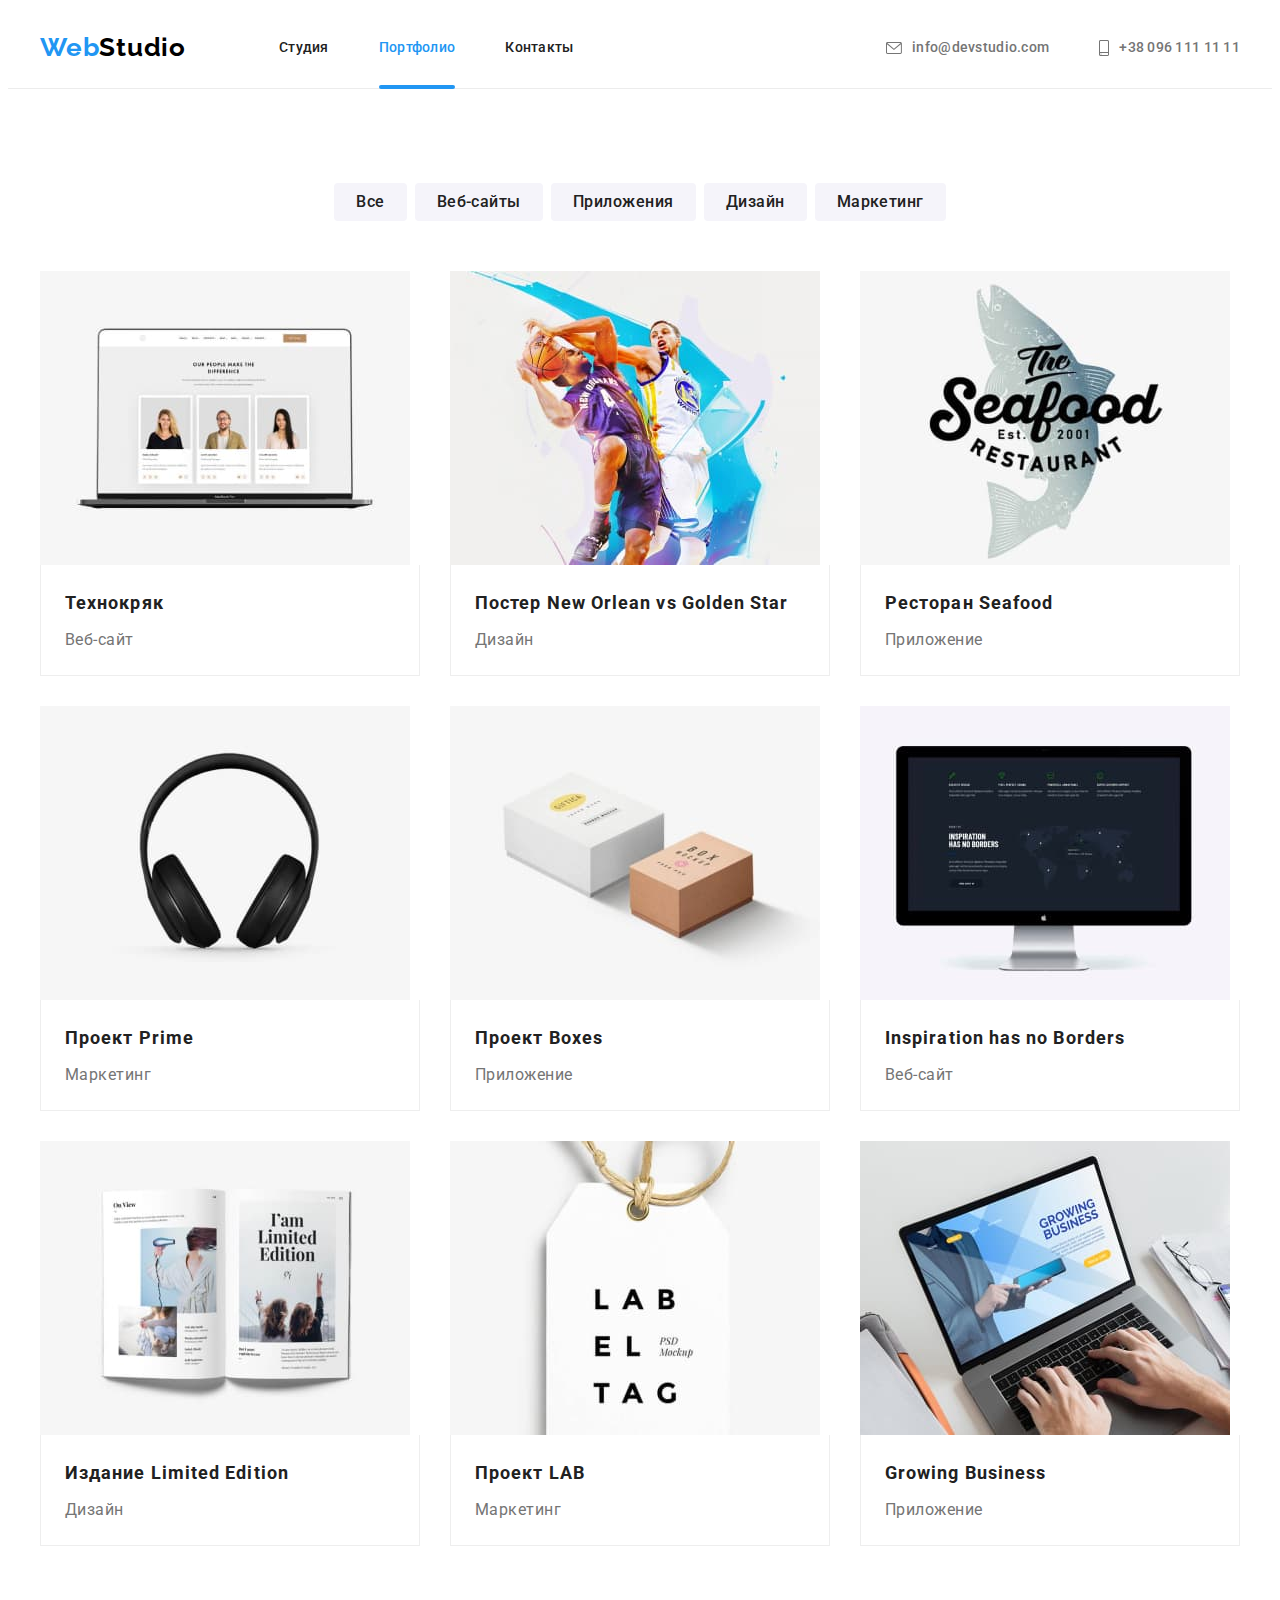
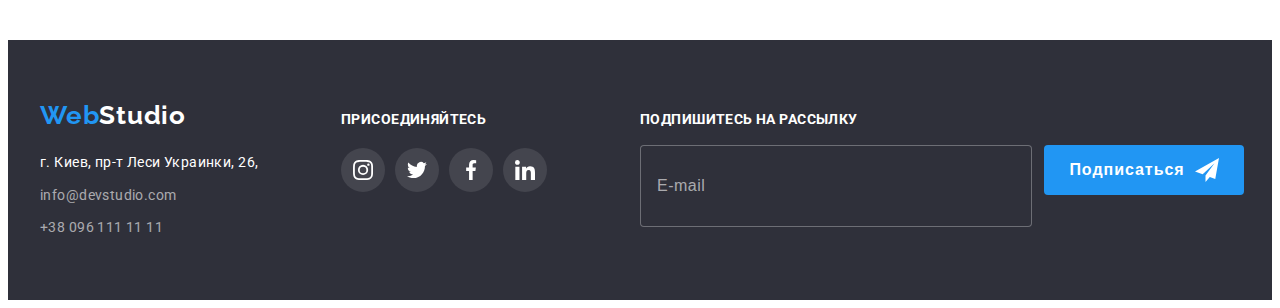
==== commit 41d16245: "Выполняет рефакторинг CSS-кода блока "Футер" используя препроцессор SASS" ====
--- a/portfolio.html
+++ b/portfolio.html
@@ -333,47 +333,53 @@
                     </a>
     
                     <address class="address">
-                        <p>г. Киев, пр-т Леси Украинки, 26,</p>
-    
-                        <a class="contact-mail" href="mailto:info@devstudio.com">info@devstudio.com</a>
-                        <a class="contact-number" href="tel:+380961111111">+38 096 111 11 11</a>
+                        <p class="address__map">г. Киев, пр-т Леси Украинки, 26,</p>
+    
+                        <a class="address__mail" href="mailto:info@devstudio.com">info@devstudio.com</a>
+                        <a class="address__phone" href="tel:+380961111111">+38 096 111 11 11</a>
                     </address>
                 </div>
     
                 <div class="our-social-networks">
-                    <h3 class="item-title">Присоединяйтесь</h3>
+                    <h3 class="our-social-networks__title">
+                        Присоединяйтесь
+                    </h3>
                     <ul class="social-networks-list">
-                        <li class="social-networks-item">
-                            <a class="social-network-link" href="#" aria-label="">
-                                <div class="social-network-icon-box">
-                                    <svg width="20" height="20" class="social-network-icon">
+                        <li class="social-networks-list__item">
+                            <a class="social-networks-list__link" href="#" aria-label="">
+                                <div class="social-networks-list__icon-box social-networks-list__icon-box--another">
+                                    <svg width="20" height="20"
+                                        class="social-networks-list__icon social-networks-list__icon--another">
                                         <use href="./images/icons.svg#instagram"></use>
                                     </svg>
                                 </div>
                             </a>
                         </li>
-                        <li class="social-networks-item">
-                            <a class="social-network-link" href="#">
-                                <div class="social-network-icon-box">
-                                    <svg width="20" height="20" class="social-network-icon">
+                        <li class="social-networks-list__item">
+                            <a class="social-networks-list__link" href="#">
+                                <div class="social-networks-list__icon-box social-networks-list__icon-box--another">
+                                    <svg width="20" height="20"
+                                        class="social-networks-list__icon social-networks-list__icon--another">
                                         <use href="./images/icons.svg#twitter"></use>
                                     </svg>
                                 </div>
                             </a>
                         </li>
-                        <li class="social-networks-item">
-                            <a class="social-network-link" href="#">
-                                <div class="social-network-icon-box">
-                                    <svg width="20" height="20" class="social-network-icon">
+                        <li class="social-networks-list__item">
+                            <a class="social-networks-list__link" href="#">
+                                <div class="social-networks-list__icon-box social-networks-list__icon-box--another">
+                                    <svg width="20" height="20"
+                                        class="social-networks-list__icon social-networks-list__icon--another">
                                         <use href="./images/icons.svg#facebook"></use>
                                     </svg>
                                 </div>
                             </a>
                         </li>
-                        <li class="social-networks-item">
-                            <a class="social-network-link" href="#">
-                                <div class="social-network-icon-box">
-                                    <svg width="20" height="20" class="social-network-icon">
+                        <li class="social-networks-list__item">
+                            <a class="social-networks-list__link" href="#">
+                                <div class="social-networks-list__icon-box social-networks-list__icon-box--another">
+                                    <svg width="20" height="20"
+                                        class="social-networks-list__icon social-networks-list__icon--another">
                                         <use href="./images/icons.svg#linkedin"></use>
                                     </svg>
                                 </div>
@@ -383,16 +389,19 @@
                 </div>
     
                 <div class="our-newsletter">
-                    <h3 class="item-title">Подпишитесь на рассылку</h3>
-    
-                    <form class="form-newsletter">
+                    <h3 class="our-newsletter__title">
+                        Подпишитесь на рассылку
+                    </h3>
+    
+                    <form class="form footer__form">
                         <label class="form__label form__label--no-margin">
-                            <input class="form__input" type="email" name="users-email" placeholder="E-mail">
+                            <input class="form__input form__input--footer-style" type="email" name="users-email"
+                                placeholder="E-mail">
                         </label>
     
-                        <button class="submit-form-btn" type="submit">
+                        <button class="button footer__button" type="submit">
                             Подписаться
-                            <svg width="24" height="24" class="icon-send">
+                            <svg width="24" height="24" class="footer__button-icon">
                                 <use href="./images/icons.svg#icon-send"></use>
                             </svg>
                         </button>
--- a/css/main.min.css
+++ b/css/main.min.css
@@ -1,2 +1,2 @@
-:root{--primary-bg-color: #ffffff;--secondary-bg-color: #2f303a;--section-bg-color: #f5f4fa;--primary-text-color: #757575;--secondary-text-color: #ffffff;--title-text-color: #212121;--logo-basic-text-color: #000000;--primary-button-color: #f5f4fa;--secondary-button-color: #2196f3;--primary-icon-color: #afb1b8;--secondary-icon-color: #ffffff;--primary-bg-color-icon: #ffffff;--secondary-bg-color-icon: rgba(255, 255, 255, 0.1);--primary-text-accent-color: #2196f3;--primary-element-accent-color: #2196f3;--secondary-element-accent-color: #ffffff;--tertiary-element-accent-color: #188ce8;--flexbox-items-gap: 30px;--primary-duration: 250ms;--primary-timing-function: cubic-bezier(0.4, 0, 0.2, 1)}body{background-color:var(--primary-bg-color);color:var(--primary-text-color);font-family:Roboto, sans-serif;font-style:normal;font-weight:normal;font-size:14px;line-height:1.71;letter-spacing:0.03em}h2{color:var(--title-text-color);font-weight:bold;font-size:36px;line-height:1.17;text-align:center;letter-spacing:0.03em}h3{color:var(--title-text-color)}h1,h2,h3,h4,h5,h6,p,ul{margin:0;padding:0;list-style:none}img{display:block;max-width:100%;height:auto}input{margin:0;padding:0}.container{width:1200px;padding-left:15px;padding-right:15px;margin-left:auto;margin-right:auto}.section{padding:94px 0}.section__title--margin{margin-bottom:50px}.section--no-padding-top{padding-top:0}.section--background-color{background-color:var(--section-bg-color)}.visually-hidden{position:absolute;width:1px;height:1px;margin:-1px;padding:0;overflow:hidden;border:0;clip:rect(0 0 0 0)}.header{border-bottom:1px solid #ececec}.header__container{display:-webkit-box;display:-webkit-flex;display:-ms-flexbox;display:flex}.nav,.nav-list{display:-webkit-box;display:-webkit-flex;display:-ms-flexbox;display:flex;-webkit-box-align:center;-webkit-align-items:center;-ms-flex-align:center;align-items:center}.nav-list{font-weight:500;font-size:14px;line-height:1.14;letter-spacing:0.02em}.nav-list__item:not(:last-child){margin-right:50px}.nav-list__link{display:inline-block;position:relative;padding:32px 0;color:var(--title-text-color);text-decoration:none;-webkit-transition-property:color;-o-transition-property:color;transition-property:color;-webkit-transition-duration:var(--primary-duration);-o-transition-duration:var(--primary-duration);transition-duration:var(--primary-duration);-webkit-transition-timing-function:var(--primary-timing-function);-o-transition-timing-function:var(--primary-timing-function);transition-timing-function:var(--primary-timing-function)}.nav-list__link:hover,.nav-list__link:focus{color:var(--primary-text-accent-color)}.nav-list__link::after{content:'';position:absolute;bottom:-1px;left:0;width:100%;height:4px;-webkit-border-radius:2px;border-radius:2px;background-color:var(--primary-element-accent-color);opacity:0}.nav-list__link.current{color:var(--primary-text-accent-color)}.current.nav-list__link::after{opacity:1}.contact-list{font-weight:500;font-size:14px;line-height:1.14;letter-spacing:0.02em;margin-left:auto;display:-webkit-box;display:-webkit-flex;display:-ms-flexbox;display:flex;-webkit-box-align:center;-webkit-align-items:center;-ms-flex-align:center;align-items:center}.contact-list__icon{margin-right:10px;fill:currentColor}.contact-list__item:not(:last-child){margin-right:50px}.contact-list__mail,.contact-list__phone{color:var(--primary-text-color);text-decoration:none;display:-webkit-box;display:-webkit-flex;display:-ms-flexbox;display:flex;-webkit-box-align:center;-webkit-align-items:center;-ms-flex-align:center;align-items:center;padding:32px 0;-webkit-transition-property:color;-o-transition-property:color;transition-property:color;-webkit-transition-duration:var(--primary-duration);-o-transition-duration:var(--primary-duration);transition-duration:var(--primary-duration);-webkit-transition-timing-function:var(--primary-timing-function);-o-transition-timing-function:var(--primary-timing-function);transition-timing-function:var(--primary-timing-function)}.contact-list__mail:hover,.contact-list__mail:focus,.contact-list__phone:hover,.contact-list__phone:focus{color:var(--primary-text-accent-color)}.logo{color:var(--logo-basic-text-color);font-family:Raleway, sans-serif;font-weight:bold;font-size:26px;line-height:1.19;letter-spacing:0.03em;text-decoration:none;margin-right:93px;padding-top:24px;padding-bottom:25px;-webkit-transition-property:color;-o-transition-property:color;transition-property:color;-webkit-transition-duration:var(--primary-duration);-o-transition-duration:var(--primary-duration);transition-duration:var(--primary-duration);-webkit-transition-timing-function:var(--primary-timing-function);-o-transition-timing-function:var(--primary-timing-function);transition-timing-function:var(--primary-timing-function)}.logo__accent{color:var(--primary-text-accent-color)}.logo:hover,.logo:focus{color:var(--primary-text-accent-color)}.footer__logo{display:inline-block;margin:0 0 20px 0;padding:0;color:var(--secondary-text-color)}.hero{background-color:var(--secondary-bg-color);min-height:600px}.hero__content{max-width:1600px;margin-left:auto;margin-right:auto;padding-top:200px;padding-bottom:200px;background-image:-webkit-gradient(linear, left top, left bottom, from(rgba(47,48,58,0.4)), to(rgba(47,48,58,0.4))),url(../images/hero/background-hero.jpg);background-image:-webkit-linear-gradient(rgba(47,48,58,0.4), rgba(47,48,58,0.4)),url(../images/hero/background-hero.jpg);background-image:-o-linear-gradient(rgba(47,48,58,0.4), rgba(47,48,58,0.4)),url(../images/hero/background-hero.jpg);background-image:linear-gradient(rgba(47,48,58,0.4), rgba(47,48,58,0.4)),url(../images/hero/background-hero.jpg);-webkit-background-size:cover;background-size:cover;background-position:center}.hero__title{width:696px;margin-left:auto;margin-right:auto;margin-bottom:30px;color:var(--secondary-text-color);font-weight:900;font-size:44px;line-height:1.36;text-align:center;letter-spacing:0.06em;text-transform:uppercase}.button{display:block;width:200px;height:50px;margin:0 auto;padding:0;border:none;-webkit-border-radius:4px;border-radius:4px;background-color:var(--secondary-button-color);color:var(--secondary-text-color);font-weight:bold;font-size:16px;line-height:1.87;letter-spacing:.06em;-webkit-transition-property:-webkit-box-shadow background-color;transition-property:-webkit-box-shadow background-color;-o-transition-property:box-shadow background-color;transition-property:box-shadow background-color;transition-property:box-shadow background-color, -webkit-box-shadow background-color;-webkit-transition-duration:var(--primary-duration);-o-transition-duration:var(--primary-duration);transition-duration:var(--primary-duration);-webkit-transition-timing-function:var(--primary-timing-function);-o-transition-timing-function:var(--primary-timing-function);transition-timing-function:var(--primary-timing-function)}.button:hover,.button:focus{cursor:pointer;background-color:var(--tertiary-element-accent-color)}.backdrop{position:fixed;top:0;left:0;width:100%;height:100%;z-index:20;background-color:rgba(0,0,0,0.2);-webkit-transition-property:opacity transform;-o-transition-property:opacity transform;transition-property:opacity transform;-webkit-transition-duration:var(--primary-duration);-o-transition-duration:var(--primary-duration);transition-duration:var(--primary-duration);-webkit-transition-timing-function:var(--primary-timing-function);-o-transition-timing-function:var(--primary-timing-function);transition-timing-function:var(--primary-timing-function)}.backdrop.is-hidden{opacity:0;pointer-events:none;-webkit-transform:scale(1.1);-ms-transform:scale(1.1);transform:scale(1.1)}.modal{position:absolute;top:50%;left:50%;-webkit-transform:translate(-50%, -50%);-ms-transform:translate(-50%, -50%);transform:translate(-50%, -50%);min-width:528px;min-height:581px;padding:40px;background-color:#ffffff;-webkit-box-shadow:0px 1px 3px rgba(0,0,0,0.12),0px 1px 1px rgba(0,0,0,0.14),0px 2px 1px rgba(0,0,0,0.2);box-shadow:0px 1px 3px rgba(0,0,0,0.12),0px 1px 1px rgba(0,0,0,0.14),0px 2px 1px rgba(0,0,0,0.2);-webkit-border-radius:4px;border-radius:4px}.modal__closing-button{position:absolute;top:8px;right:8px;display:-webkit-box;display:-webkit-flex;display:-ms-flexbox;display:flex;-webkit-box-pack:center;-webkit-justify-content:center;-ms-flex-pack:center;justify-content:center;-webkit-box-align:center;-webkit-align-items:center;-ms-flex-align:center;align-items:center;width:30px;height:30px;background-color:#ffffff;border:1px solid rgba(0,0,0,0.1);-webkit-border-radius:50%;border-radius:50%;-webkit-transition-property:fill;-o-transition-property:fill;transition-property:fill;-webkit-transition-duration:var(--primary-duration);-o-transition-duration:var(--primary-duration);transition-duration:var(--primary-duration);-webkit-transition-timing-function:var(--primary-timing-function);-o-transition-timing-function:var(--primary-timing-function);transition-timing-function:var(--primary-timing-function)}.modal__closing-button:hover,.modal__closing-button:focus{background-color:currentColor;cursor:pointer;fill:var(--primary-element-accent-color)}.modal__offer{margin-bottom:12px;font-weight:bold;font-size:20px;line-height:1.15;text-align:center;letter-spacing:0.03em;color:#212121}.form__label{position:relative;display:block;margin-bottom:10px;font-weight:normal;font-size:12px;line-height:1.17;letter-spacing:0.01em}.form__label--another-margin{margin-bottom:20px}.form__label--no-margin{margin:0}.form__input{width:100%;height:40px;margin-top:4px;padding:11px 12px 11px 42px;border:1px solid rgba(33,33,33,0.2);-webkit-border-radius:4px;border-radius:4px;font-weight:normal;font-size:14px;line-height:1.14;letter-spacing:0.01em;color:#000000;-webkit-transition-property:border;-o-transition-property:border;transition-property:border;-webkit-transition-duration:var(--primary-duration);-o-transition-duration:var(--primary-duration);transition-duration:var(--primary-duration);-webkit-transition-timing-function:var(--primary-timing-function);-o-transition-timing-function:var(--primary-timing-function);transition-timing-function:var(--primary-timing-function)}.form__input:focus{border:1px solid var(--primary-element-accent-color)}.form__input:focus+.form__icon{fill:var(--primary-element-accent-color)}.form__icon{position:absolute;bottom:11px;left:12px;-webkit-transition-property:fill;-o-transition-property:fill;transition-property:fill;-webkit-transition-duration:var(--primary-duration);-o-transition-duration:var(--primary-duration);transition-duration:var(--primary-duration);-webkit-transition-timing-function:var(--primary-timing-function);-o-transition-timing-function:var(--primary-timing-function);transition-timing-function:var(--primary-timing-function)}.form__label:hover{cursor:pointer}.form__label:hover .form__input{border:1px solid var(--primary-element-accent-color);cursor:pointer}.form__label:hover .form__icon{fill:var(--primary-element-accent-color)}.textarea{width:100%;resize:none;margin-top:4px;padding:12px 16px;border:1px solid rgba(33,33,33,0.2);-webkit-border-radius:4px;border-radius:4px;font-weight:normal;font-size:14px;line-height:1.14;letter-spacing:0.01em;color:#000000;-webkit-transition-property:border;-o-transition-property:border;transition-property:border;-webkit-transition-duration:var(--primary-duration);-o-transition-duration:var(--primary-duration);transition-duration:var(--primary-duration);-webkit-transition-timing-function:var(--primary-timing-function);-o-transition-timing-function:var(--primary-timing-function);transition-timing-function:var(--primary-timing-function)}.textarea::-webkit-input-placeholder{font-weight:normal;font-size:14px;line-height:1.14;letter-spacing:0.01em;color:rgba(117,117,117,0.5)}.textarea:-ms-input-placeholder{font-weight:normal;font-size:14px;line-height:1.14;letter-spacing:0.01em;color:rgba(117,117,117,0.5)}.textarea::-ms-input-placeholder{font-weight:normal;font-size:14px;line-height:1.14;letter-spacing:0.01em;color:rgba(117,117,117,0.5)}.textarea::placeholder{font-weight:normal;font-size:14px;line-height:1.14;letter-spacing:0.01em;color:rgba(117,117,117,0.5)}.textarea:focus{border:1px solid var(--primary-element-accent-color)}.form__label:hover .textarea{border:1px solid var(--primary-element-accent-color);cursor:pointer}.policy{display:-webkit-box;display:-webkit-flex;display:-ms-flexbox;display:flex;-webkit-box-pack:center;-webkit-justify-content:center;-ms-flex-pack:center;justify-content:center;-webkit-box-align:center;-webkit-align-items:center;-ms-flex-align:center;align-items:center;margin-bottom:30px;font-weight:normal;font-size:14px;line-height:1.71;letter-spacing:0.03em}.policy:hover{cursor:pointer}.policy__checkbox-custom{display:inline-block;position:relative;margin-right:8px;width:16px;height:15px;border:2px solid #212121;-webkit-border-radius:2px;border-radius:2px;-webkit-transition-property:border;-o-transition-property:border;transition-property:border;-webkit-transition-duration:var(--primary-duration);-o-transition-duration:var(--primary-duration);transition-duration:var(--primary-duration);-webkit-transition-timing-function:var(--primary-timing-function);-o-transition-timing-function:var(--primary-timing-function);transition-timing-function:var(--primary-timing-function)}.policy__checkbox-icon{position:absolute;top:-2px;left:-2px}.policy__checkbox-original:hover+.policy__checkbox-custom,.policy__checkbox-original:focus+.policy__checkbox-custom{border:2px solid var(--primary-element-accent-color)}.policy__checkbox-original:checked+.policy__checkbox-custom{background-color:var(--primary-element-accent-color);border:2px solid transparent}.policy__link{color:var(--primary-text-accent-color)}.modal__button{-webkit-box-shadow:0px 4px 4px rgba(0,0,0,0.15);box-shadow:0px 4px 4px rgba(0,0,0,0.15)}
+:root{--primary-bg-color: #ffffff;--secondary-bg-color: #2f303a;--section-bg-color: #f5f4fa;--primary-text-color: #757575;--secondary-text-color: #ffffff;--title-text-color: #212121;--logo-basic-text-color: #000000;--primary-button-color: #f5f4fa;--secondary-button-color: #2196f3;--primary-icon-color: #afb1b8;--secondary-icon-color: #ffffff;--primary-bg-color-icon: #ffffff;--secondary-bg-color-icon: rgba(255, 255, 255, 0.1);--primary-text-accent-color: #2196f3;--primary-element-accent-color: #2196f3;--secondary-element-accent-color: #ffffff;--tertiary-element-accent-color: #188ce8;--flexbox-items-gap: 30px;--primary-duration: 250ms;--primary-timing-function: cubic-bezier(0.4, 0, 0.2, 1)}body{background-color:var(--primary-bg-color);color:var(--primary-text-color);font-family:Roboto, sans-serif;font-style:normal;font-weight:normal;font-size:14px;line-height:1.71;letter-spacing:0.03em}h2{color:var(--title-text-color);font-weight:bold;font-size:36px;line-height:1.17;text-align:center;letter-spacing:0.03em}h3{color:var(--title-text-color)}h1,h2,h3,h4,h5,h6,p,ul{margin:0;padding:0;list-style:none}img{display:block;max-width:100%;height:auto}input{margin:0;padding:0}.container{width:1200px;padding-left:15px;padding-right:15px;margin-left:auto;margin-right:auto}.section{padding:94px 0}.section__title--margin{margin-bottom:50px}.section--no-padding-top{padding-top:0}.section--background-color{background-color:var(--section-bg-color)}.visually-hidden{position:absolute;width:1px;height:1px;margin:-1px;padding:0;overflow:hidden;border:0;clip:rect(0 0 0 0)}.header{border-bottom:1px solid #ececec}.header__container{display:-webkit-box;display:-webkit-flex;display:-ms-flexbox;display:flex}.nav,.nav-list{display:-webkit-box;display:-webkit-flex;display:-ms-flexbox;display:flex;-webkit-box-align:center;-webkit-align-items:center;-ms-flex-align:center;align-items:center}.nav-list{font-weight:500;font-size:14px;line-height:1.14;letter-spacing:0.02em}.nav-list__item:not(:last-child){margin-right:50px}.nav-list__link{display:inline-block;position:relative;padding:32px 0;color:var(--title-text-color);text-decoration:none;-webkit-transition-property:color;-o-transition-property:color;transition-property:color;-webkit-transition-duration:var(--primary-duration);-o-transition-duration:var(--primary-duration);transition-duration:var(--primary-duration);-webkit-transition-timing-function:var(--primary-timing-function);-o-transition-timing-function:var(--primary-timing-function);transition-timing-function:var(--primary-timing-function)}.nav-list__link:hover,.nav-list__link:focus{color:var(--primary-text-accent-color)}.nav-list__link::after{content:'';position:absolute;bottom:-1px;left:0;width:100%;height:4px;-webkit-border-radius:2px;border-radius:2px;background-color:var(--primary-element-accent-color);opacity:0}.nav-list__link.current{color:var(--primary-text-accent-color)}.current.nav-list__link::after{opacity:1}.contact-list{font-weight:500;font-size:14px;line-height:1.14;letter-spacing:0.02em;margin-left:auto;display:-webkit-box;display:-webkit-flex;display:-ms-flexbox;display:flex;-webkit-box-align:center;-webkit-align-items:center;-ms-flex-align:center;align-items:center}.contact-list__icon{margin-right:10px;fill:currentColor}.contact-list__item:not(:last-child){margin-right:50px}.contact-list__mail,.contact-list__phone{color:var(--primary-text-color);text-decoration:none;display:-webkit-box;display:-webkit-flex;display:-ms-flexbox;display:flex;-webkit-box-align:center;-webkit-align-items:center;-ms-flex-align:center;align-items:center;padding:32px 0;-webkit-transition-property:color;-o-transition-property:color;transition-property:color;-webkit-transition-duration:var(--primary-duration);-o-transition-duration:var(--primary-duration);transition-duration:var(--primary-duration);-webkit-transition-timing-function:var(--primary-timing-function);-o-transition-timing-function:var(--primary-timing-function);transition-timing-function:var(--primary-timing-function)}.contact-list__mail:hover,.contact-list__mail:focus,.contact-list__phone:hover,.contact-list__phone:focus{color:var(--primary-text-accent-color)}.logo{color:var(--logo-basic-text-color);font-family:Raleway, sans-serif;font-weight:bold;font-size:26px;line-height:1.19;letter-spacing:0.03em;text-decoration:none;margin-right:93px;padding-top:24px;padding-bottom:25px;-webkit-transition-property:color;-o-transition-property:color;transition-property:color;-webkit-transition-duration:var(--primary-duration);-o-transition-duration:var(--primary-duration);transition-duration:var(--primary-duration);-webkit-transition-timing-function:var(--primary-timing-function);-o-transition-timing-function:var(--primary-timing-function);transition-timing-function:var(--primary-timing-function)}.logo__accent{color:var(--primary-text-accent-color)}.logo:hover,.logo:focus{color:var(--primary-text-accent-color)}.footer__logo{display:inline-block;margin:0 0 20px 0;padding:0;color:var(--secondary-text-color)}.hero{background-color:var(--secondary-bg-color);min-height:600px}.hero__content{max-width:1600px;margin-left:auto;margin-right:auto;padding-top:200px;padding-bottom:200px;background-image:-webkit-gradient(linear, left top, left bottom, from(rgba(47,48,58,0.4)), to(rgba(47,48,58,0.4))),url(../images/hero/background-hero.jpg);background-image:-webkit-linear-gradient(rgba(47,48,58,0.4), rgba(47,48,58,0.4)),url(../images/hero/background-hero.jpg);background-image:-o-linear-gradient(rgba(47,48,58,0.4), rgba(47,48,58,0.4)),url(../images/hero/background-hero.jpg);background-image:linear-gradient(rgba(47,48,58,0.4), rgba(47,48,58,0.4)),url(../images/hero/background-hero.jpg);-webkit-background-size:cover;background-size:cover;background-position:center}.hero__title{width:696px;margin-left:auto;margin-right:auto;margin-bottom:30px;color:var(--secondary-text-color);font-weight:900;font-size:44px;line-height:1.36;text-align:center;letter-spacing:0.06em;text-transform:uppercase}.button{display:block;width:200px;height:50px;margin:0 auto;padding:0;border:none;-webkit-border-radius:4px;border-radius:4px;background-color:var(--secondary-button-color);color:var(--secondary-text-color);font-weight:bold;font-size:16px;line-height:1.87;letter-spacing:.06em;-webkit-transition-property:-webkit-box-shadow background-color;transition-property:-webkit-box-shadow background-color;-o-transition-property:box-shadow background-color;transition-property:box-shadow background-color;transition-property:box-shadow background-color, -webkit-box-shadow background-color;-webkit-transition-duration:var(--primary-duration);-o-transition-duration:var(--primary-duration);transition-duration:var(--primary-duration);-webkit-transition-timing-function:var(--primary-timing-function);-o-transition-timing-function:var(--primary-timing-function);transition-timing-function:var(--primary-timing-function)}.button:hover,.button:focus{cursor:pointer;background-color:var(--tertiary-element-accent-color)}.backdrop{position:fixed;top:0;left:0;width:100%;height:100%;z-index:20;background-color:rgba(0,0,0,0.2);-webkit-transition-property:opacity transform;-o-transition-property:opacity transform;transition-property:opacity transform;-webkit-transition-duration:var(--primary-duration);-o-transition-duration:var(--primary-duration);transition-duration:var(--primary-duration);-webkit-transition-timing-function:var(--primary-timing-function);-o-transition-timing-function:var(--primary-timing-function);transition-timing-function:var(--primary-timing-function)}.backdrop.is-hidden{opacity:0;pointer-events:none;-webkit-transform:scale(1.1);-ms-transform:scale(1.1);transform:scale(1.1)}.modal{position:absolute;top:50%;left:50%;-webkit-transform:translate(-50%, -50%);-ms-transform:translate(-50%, -50%);transform:translate(-50%, -50%);min-width:528px;min-height:581px;padding:40px;background-color:#ffffff;-webkit-box-shadow:0px 1px 3px rgba(0,0,0,0.12),0px 1px 1px rgba(0,0,0,0.14),0px 2px 1px rgba(0,0,0,0.2);box-shadow:0px 1px 3px rgba(0,0,0,0.12),0px 1px 1px rgba(0,0,0,0.14),0px 2px 1px rgba(0,0,0,0.2);-webkit-border-radius:4px;border-radius:4px}.modal__closing-button{position:absolute;top:8px;right:8px;display:-webkit-box;display:-webkit-flex;display:-ms-flexbox;display:flex;-webkit-box-pack:center;-webkit-justify-content:center;-ms-flex-pack:center;justify-content:center;-webkit-box-align:center;-webkit-align-items:center;-ms-flex-align:center;align-items:center;width:30px;height:30px;background-color:#ffffff;border:1px solid rgba(0,0,0,0.1);-webkit-border-radius:50%;border-radius:50%;-webkit-transition-property:fill;-o-transition-property:fill;transition-property:fill;-webkit-transition-duration:var(--primary-duration);-o-transition-duration:var(--primary-duration);transition-duration:var(--primary-duration);-webkit-transition-timing-function:var(--primary-timing-function);-o-transition-timing-function:var(--primary-timing-function);transition-timing-function:var(--primary-timing-function)}.modal__closing-button:hover,.modal__closing-button:focus{background-color:currentColor;cursor:pointer;fill:var(--primary-element-accent-color)}.modal__offer{margin-bottom:12px;font-weight:bold;font-size:20px;line-height:1.15;text-align:center;letter-spacing:0.03em;color:#212121}.form__label{position:relative;display:block;margin-bottom:10px;font-weight:normal;font-size:12px;line-height:1.17;letter-spacing:0.01em}.form__label--another-margin{margin-bottom:20px}.form__label--no-margin{margin:0}.form__input{width:100%;height:40px;margin-top:4px;padding:11px 12px 11px 42px;border:1px solid rgba(33,33,33,0.2);-webkit-border-radius:4px;border-radius:4px;font-weight:normal;font-size:14px;line-height:1.14;letter-spacing:0.01em;color:#000000;-webkit-transition-property:border;-o-transition-property:border;transition-property:border;-webkit-transition-duration:var(--primary-duration);-o-transition-duration:var(--primary-duration);transition-duration:var(--primary-duration);-webkit-transition-timing-function:var(--primary-timing-function);-o-transition-timing-function:var(--primary-timing-function);transition-timing-function:var(--primary-timing-function)}.form__input:focus{border:1px solid var(--primary-element-accent-color)}.form__input:focus+.form__icon{fill:var(--primary-element-accent-color)}.form__icon{position:absolute;bottom:11px;left:12px;-webkit-transition-property:fill;-o-transition-property:fill;transition-property:fill;-webkit-transition-duration:var(--primary-duration);-o-transition-duration:var(--primary-duration);transition-duration:var(--primary-duration);-webkit-transition-timing-function:var(--primary-timing-function);-o-transition-timing-function:var(--primary-timing-function);transition-timing-function:var(--primary-timing-function)}.form__label:hover{cursor:pointer}.form__label:hover .form__input{border:1px solid var(--primary-element-accent-color);cursor:pointer}.form__label:hover .form__icon{fill:var(--primary-element-accent-color)}.textarea{width:100%;resize:none;margin-top:4px;padding:12px 16px;border:1px solid rgba(33,33,33,0.2);-webkit-border-radius:4px;border-radius:4px;font-weight:normal;font-size:14px;line-height:1.14;letter-spacing:0.01em;color:#000000;-webkit-transition-property:border;-o-transition-property:border;transition-property:border;-webkit-transition-duration:var(--primary-duration);-o-transition-duration:var(--primary-duration);transition-duration:var(--primary-duration);-webkit-transition-timing-function:var(--primary-timing-function);-o-transition-timing-function:var(--primary-timing-function);transition-timing-function:var(--primary-timing-function)}.textarea::-webkit-input-placeholder{font-weight:normal;font-size:14px;line-height:1.14;letter-spacing:0.01em;color:rgba(117,117,117,0.5)}.textarea:-ms-input-placeholder{font-weight:normal;font-size:14px;line-height:1.14;letter-spacing:0.01em;color:rgba(117,117,117,0.5)}.textarea::-ms-input-placeholder{font-weight:normal;font-size:14px;line-height:1.14;letter-spacing:0.01em;color:rgba(117,117,117,0.5)}.textarea::placeholder{font-weight:normal;font-size:14px;line-height:1.14;letter-spacing:0.01em;color:rgba(117,117,117,0.5)}.textarea:focus{border:1px solid var(--primary-element-accent-color)}.form__label:hover .textarea{border:1px solid var(--primary-element-accent-color);cursor:pointer}.policy{display:-webkit-box;display:-webkit-flex;display:-ms-flexbox;display:flex;-webkit-box-pack:center;-webkit-justify-content:center;-ms-flex-pack:center;justify-content:center;-webkit-box-align:center;-webkit-align-items:center;-ms-flex-align:center;align-items:center;margin-bottom:30px;font-weight:normal;font-size:14px;line-height:1.71;letter-spacing:0.03em}.policy:hover{cursor:pointer}.policy__checkbox-custom{display:inline-block;position:relative;margin-right:8px;width:16px;height:15px;border:2px solid #212121;-webkit-border-radius:2px;border-radius:2px;-webkit-transition-property:border;-o-transition-property:border;transition-property:border;-webkit-transition-duration:var(--primary-duration);-o-transition-duration:var(--primary-duration);transition-duration:var(--primary-duration);-webkit-transition-timing-function:var(--primary-timing-function);-o-transition-timing-function:var(--primary-timing-function);transition-timing-function:var(--primary-timing-function)}.policy__checkbox-icon{position:absolute;top:-2px;left:-2px}.policy__checkbox-original:hover+.policy__checkbox-custom,.policy__checkbox-original:focus+.policy__checkbox-custom{border:2px solid var(--primary-element-accent-color)}.policy__checkbox-original:checked+.policy__checkbox-custom{background-color:var(--primary-element-accent-color);border:2px solid transparent}.policy__link{color:var(--primary-text-accent-color)}.modal__button{-webkit-box-shadow:0px 4px 4px rgba(0,0,0,0.15);box-shadow:0px 4px 4px rgba(0,0,0,0.15)}.benefits-list{display:-webkit-box;display:-webkit-flex;display:-ms-flexbox;display:flex}.benefits-list__item{-webkit-flex-basis:-webkit-calc(100% - (3 * var(--flexbox-items-gap) / 4));-ms-flex-preferred-size:calc(100% - (3 * var(--flexbox-items-gap) / 4));flex-basis:calc(100% - (3 * var(--flexbox-items-gap) / 4))}.benefits-list__item:not(:last-child){margin-right:var(--flexbox-items-gap)}.benefits-list__icon-box{width:270px;height:120px;margin-bottom:var(--flexbox-items-gap);display:-webkit-box;display:-webkit-flex;display:-ms-flexbox;display:flex;-webkit-box-pack:center;-webkit-justify-content:center;-ms-flex-pack:center;justify-content:center;-webkit-box-align:center;-webkit-align-items:center;-ms-flex-align:center;align-items:center;background-color:var(--section-bg-color);-webkit-border-radius:4px;border-radius:4px}.benefits-list__item-title{margin-bottom:10px;font-weight:bold;font-size:14px;line-height:1.14;letter-spacing:0.03em;text-transform:uppercase}.services-list{display:-webkit-box;display:-webkit-flex;display:-ms-flexbox;display:flex}.services-list__item{position:relative;-webkit-flex-basis:-webkit-calc(100% - (2 * var(--flexbox-items-gap)) / 3);-ms-flex-preferred-size:calc(100% - (2 * var(--flexbox-items-gap)) / 3);flex-basis:calc(100% - (2 * var(--flexbox-items-gap)) / 3)}.services-list__item:not(:last-child){margin-right:var(--flexbox-items-gap)}.services-list__item-overlay{position:absolute;bottom:0;display:-webkit-box;display:-webkit-flex;display:-ms-flexbox;display:flex;-webkit-box-pack:center;-webkit-justify-content:center;-ms-flex-pack:center;justify-content:center;-webkit-box-align:center;-webkit-align-items:center;-ms-flex-align:center;align-items:center;width:100%;height:70px;background-color:rgba(47,48,58,0.8)}.services-list__item-title{font-weight:bold;font-size:14px;line-height:1.14;letter-spacing:0.03em;text-transform:uppercase;color:var(--secondary-text-color)}.team-list{display:-webkit-box;display:-webkit-flex;display:-ms-flexbox;display:flex}.team-list__item{-webkit-flex-basis:-webkit-calc(100% - (3 * var(--flexbox-items-gap)) / 4);-ms-flex-preferred-size:calc(100% - (3 * var(--flexbox-items-gap)) / 4);flex-basis:calc(100% - (3 * var(--flexbox-items-gap)) / 4);padding-bottom:30px;-webkit-border-radius:0px 0px 4px 4px;border-radius:0px 0px 4px 4px;background-color:#ffffff;-webkit-box-shadow:0px 1px 3px rgba(0,0,0,0.12),0px 1px 1px rgba(0,0,0,0.14),0px 2px 1px rgba(0,0,0,0.2);box-shadow:0px 1px 3px rgba(0,0,0,0.12),0px 1px 1px rgba(0,0,0,0.14),0px 2px 1px rgba(0,0,0,0.2)}.team-list__item:not(:last-child){margin-right:var(--flexbox-items-gap)}.team-list__item-images{margin-bottom:30px}.team-list__item-title{margin-bottom:10px;font-weight:500;font-size:16px;line-height:1.19;text-align:center;letter-spacing:0.03em}.team-list__item-text{color:var(--primary-text-color);margin-bottom:16px;font-weight:normal;font-size:16px;line-height:1.19;text-align:center;letter-spacing:0.03em}.social-networks-list{display:-webkit-box;display:-webkit-flex;display:-ms-flexbox;display:flex;-webkit-box-pack:justify;-webkit-justify-content:space-between;-ms-flex-pack:justify;justify-content:space-between;width:206px;height:44px;margin-left:auto;margin-right:auto}.social-networks-list__icon-box{display:-webkit-box;display:-webkit-flex;display:-ms-flexbox;display:flex;-webkit-box-pack:center;-webkit-justify-content:center;-ms-flex-pack:center;justify-content:center;-webkit-box-align:center;-webkit-align-items:center;-ms-flex-align:center;align-items:center;width:44px;height:44px;-webkit-border-radius:50px;border-radius:50px;-webkit-transition-property:background-color;-o-transition-property:background-color;transition-property:background-color;-webkit-transition-duration:var(--primary-duration);-o-transition-duration:var(--primary-duration);transition-duration:var(--primary-duration);-webkit-transition-timing-function:var(--primary-timing-function);-o-transition-timing-function:var(--primary-timing-function);transition-timing-function:var(--primary-timing-function)}.social-networks-list__icon-box--another{background-color:var(--secondary-bg-color-icon)}.social-networks-list__icon{fill:var(--primary-icon-color);-webkit-transition-property:fill;-o-transition-property:fill;transition-property:fill;-webkit-transition-duration:var(--primary-duration);-o-transition-duration:var(--primary-duration);transition-duration:var(--primary-duration);-webkit-transition-timing-function:var(--primary-timing-function);-o-transition-timing-function:var(--primary-timing-function);transition-timing-function:var(--primary-timing-function)}.social-networks-list__icon--another{fill:var(--secondary-icon-color)}.social-networks-list__link:hover .social-networks-list__icon-box,.social-networks-list__link:focus .social-networks-list__icon-box{background-color:var(--primary-element-accent-color)}.social-networks-list__link:hover .social-networks-list__icon,.social-networks-list__link:focus .social-networks-list__icon{fill:var(--secondary-element-accent-color)}.clients-list{display:-webkit-box;display:-webkit-flex;display:-ms-flexbox;display:flex}.clients-list__item{-webkit-flex-basis:-webkit-calc(100% - (5 * var(--flexbox-items-gap) / 6));-ms-flex-preferred-size:calc(100% - (5 * var(--flexbox-items-gap) / 6));flex-basis:calc(100% - (5 * var(--flexbox-items-gap) / 6))}.clients-list__item:not(:last-child){margin-right:var(--flexbox-items-gap)}.clients-list__icon-box{display:-webkit-box;display:-webkit-flex;display:-ms-flexbox;display:flex;-webkit-box-pack:center;-webkit-justify-content:center;-ms-flex-pack:center;justify-content:center;-webkit-box-align:center;-webkit-align-items:center;-ms-flex-align:center;align-items:center;width:170px;height:92px;border:1px solid var(--primary-icon-color);-webkit-border-radius:4px;border-radius:4px;-webkit-transition-property:border-color;-o-transition-property:border-color;transition-property:border-color;-webkit-transition-duration:var(--primary-duration);-o-transition-duration:var(--primary-duration);transition-duration:var(--primary-duration);-webkit-transition-timing-function:var(--primary-timing-function);-o-transition-timing-function:var(--primary-timing-function);transition-timing-function:var(--primary-timing-function)}.clients-list__icon{fill:var(--primary-icon-color);-webkit-transition-property:fill;-o-transition-property:fill;transition-property:fill;-webkit-transition-duration:var(--primary-duration);-o-transition-duration:var(--primary-duration);transition-duration:var(--primary-duration);-webkit-transition-timing-function:var(--primary-timing-function);-o-transition-timing-function:var(--primary-timing-function);transition-timing-function:var(--primary-timing-function)}.clients-list__link:hover .clients-list__icon-box,.clients-list__link:focus .clients-list__icon-box{border:1px solid var(--primary-element-accent-color)}.clients-list__link:hover .clients-list__icon,.clients-list__link:focus .clients-list__icon{fill:var(--primary-element-accent-color)}.footer{padding-top:60px;padding-bottom:60px;background-color:var(--secondary-bg-color)}.information-about-us{display:-webkit-box;display:-webkit-flex;display:-ms-flexbox;display:flex}.address{width:231px;margin-right:70px;color:var(--secondary-text-color);font-style:normal;font-weight:normal;font-size:14px;line-height:1.71;letter-spacing:0.03em}.address__map{margin-bottom:9px}.address__mail{margin-bottom:9px}.address__mail,.address__phone{display:block;text-decoration:none;color:rgba(255,255,255,0.6);-webkit-transition-property:color;-o-transition-property:color;transition-property:color;-webkit-transition-duration:var(--primary-duration);-o-transition-duration:var(--primary-duration);transition-duration:var(--primary-duration);-webkit-transition-timing-function:var(--primary-timing-function);-o-transition-timing-function:var(--primary-timing-function);transition-timing-function:var(--primary-timing-function)}.address__mail:hover,.address__mail:focus,.address__phone:hover,.address__phone:focus{color:var(--primary-text-accent-color)}.our-social-networks{padding-top:12px;margin-right:93px}.our-social-networks__title{margin-bottom:20px;font-weight:bold;font-size:14px;line-height:1.14;letter-spacing:0.03em;text-transform:uppercase;color:var(--secondary-text-color)}.our-newsletter{padding-top:12px}.our-newsletter__title{margin-bottom:17px;color:var(--secondary-text-color);font-weight:bold;font-size:14px;line-height:1.14;letter-spacing:0.03em;text-transform:uppercase}.footer__form{display:-webkit-box;display:-webkit-flex;display:-ms-flexbox;display:flex;-webkit-box-pack:start;-webkit-justify-content:start;-ms-flex-pack:start;justify-content:start}.form__input--footer-style{display:inline-block;width:358px;height:50px;margin:0 12px 0 0;padding:15px 16px;border:1px solid rgba(255,255,255,0.3);-webkit-border-radius:4px;border-radius:4px;background-color:var(--secondary-bg-color);font-weight:normal;font-size:16px;line-height:1.25;letter-spacing:0.03em;color:#ffffff}.form__input--footer-style::-webkit-input-placeholder{font-weight:normal;font-size:16px;line-height:1.25;letter-spacing:0.03em;color:rgba(255,255,255,0.6)}.form__input--footer-style:-ms-input-placeholder{font-weight:normal;font-size:16px;line-height:1.25;letter-spacing:0.03em;color:rgba(255,255,255,0.6)}.form__input--footer-style::-ms-input-placeholder{font-weight:normal;font-size:16px;line-height:1.25;letter-spacing:0.03em;color:rgba(255,255,255,0.6)}.form__input--footer-style::placeholder{font-weight:normal;font-size:16px;line-height:1.25;letter-spacing:0.03em;color:rgba(255,255,255,0.6)}.footer__button{display:-webkit-inline-box;display:-webkit-inline-flex;display:-ms-inline-flexbox;display:inline-flex;-webkit-box-pack:center;-webkit-justify-content:center;-ms-flex-pack:center;justify-content:center;-webkit-box-align:center;-webkit-align-items:center;-ms-flex-align:center;align-items:center}.footer__button-icon{margin-left:10px}
 /*# sourceMappingURL=main.min.css.map */--- a/css_old/styles.css
+++ b/css_old/styles.css
@@ -1,411 +1,3 @@
-/* Преимущества / особенности ВебСтудии */
-
-.benefits-list {
-  display: flex;
-}
-
-.benefits-item {
-  flex-basis: calc(100% - (3 * var(--flexbox-items-gap) / 4));
-}
-
-.benefits-item:not(:last-child) {
-  margin-right: var(--flexbox-items-gap);
-}
-
-.benefits-icon-box {
-  width: 270px;
-  height: 120px;
-  margin-bottom: var(--flexbox-items-gap);
-
-  display: flex;
-  justify-content: center;
-  align-items: center;
-
-  background-color: var(--section-bg-color);
-
-  border-radius: 4px;
-}
-
-.benefits-list .item-title {
-  margin-bottom: 10px;
-
-  font-weight: bold;
-  font-size: 14px;
-  line-height: 1.14;
-  letter-spacing: 0.03em;
-  text-transform: uppercase;
-}
-
-/* Услуги ВебСтудии */
-
-/* .services.section {
-  padding-top: 0;
-} */
-
-/* .services .section-title-main {
-  margin-bottom: 50px;
-} */
-
-.services-list {
-  display: flex;
-}
-
-.services-item {
-  position: relative;
-
-  flex-basis: calc(100% - (2 * var(--flexbox-items-gap)) / 3);
-}
-
-.services-item:not(:last-child) {
-  margin-right: var(--flexbox-items-gap);
-}
-
-.services-item-overlay {
-  position: absolute;
-  bottom: 0;
-
-  display: flex;
-  justify-content: center;
-  align-items: center;
-
-  width: 100%;
-  height: 70px;
-
-  background-color: rgba(47, 48, 58, 0.8);
-}
-
-.services-item-overlay .item-title {
-  font-weight: bold;
-  font-size: 14px;
-  line-height: 1.14;
-  letter-spacing: 0.03em;
-  text-transform: uppercase;
-  color: var(--secondary-text-color);
-}
-
-/* Наша команда */
-/* .team {
-  background-color: var(--section-bg-color);
-} */
-
-/* .team .section-title-main {
-  margin-bottom: 50px;
-} */
-
-.team-list {
-  display: flex;
-}
-
-.team-item {
-  flex-basis: calc(100% - (3 * var(--flexbox-items-gap)) / 4);
-}
-
-.team-item:not(:last-child) {
-  margin-right: var(--flexbox-items-gap);
-}
-
-.team-item {
-  padding-bottom: 30px;
-
-  background-color: #ffffff;
-
-  box-shadow: 0px 1px 3px rgba(0, 0, 0, 0.12), 0px 1px 1px rgba(0, 0, 0, 0.14),
-    0px 2px 1px rgba(0, 0, 0, 0.2);
-
-  border-radius: 0px 0px 4px 4px;
-}
-
-.team-item-link {
-  text-decoration: none;
-}
-
-.team-item-images {
-  margin-bottom: 30px;
-}
-
-.team-list .item-title {
-  margin-bottom: 10px;
-
-  font-weight: 500;
-  font-size: 16px;
-  line-height: 1.19;
-  text-align: center;
-  letter-spacing: 0.03em;
-}
-
-.team-list .item-text {
-  color: var(--primary-text-color);
-
-  margin-bottom: 16px;
-
-  font-weight: normal;
-  font-size: 16px;
-  line-height: 1.19;
-  text-align: center;
-  letter-spacing: 0.03em;
-}
-
-.social-networks-list {
-  width: 206px;
-  height: 44px;
-  margin-left: auto;
-  margin-right: auto;
-
-  display: flex;
-  justify-content: space-between;
-}
-
-.social-network-icon-box {
-  width: 44px;
-  height: 44px;
-
-  border-radius: 50px;
-
-  display: flex;
-  justify-content: center;
-  align-items: center;
-
-  transition-property: background-color;
-  transition-duration: var(--primary-duration);
-  transition-timing-function: var(--primary-timing-function);
-}
-
-.social-network-icon {
-  fill: var(--primary-icon-color);
-
-  transition-property: fill;
-  transition-duration: var(--primary-duration);
-  transition-timing-function: var(--primary-timing-function);
-}
-
-.social-network-link:focus .social-network-icon-box,
-.social-network-link:hover .social-network-icon-box {
-  background-color: var(--primary-element-accent-color);
-}
-
-.social-network-link:focus .social-network-icon,
-.social-network-link:hover .social-network-icon {
-  fill: var(--secondary-element-accent-color);
-}
-
-/* Постоянные клиенты */
-/* .clients .section-title-main {
-  margin-bottom: 50px;
-} */
-
-.clients-list {
-  display: flex;
-}
-
-.clients-item {
-  flex-basis: calc(100% - (5 * var(--flexbox-items-gap) / 6));
-}
-
-.clients-item:not(:last-child) {
-  margin-right: var(--flexbox-items-gap);
-}
-
-.clients-icon-box {
-  width: 170px;
-  height: 92px;
-
-  display: flex;
-  justify-content: center;
-  align-items: center;
-
-  border: 1px solid var(--primary-icon-color);
-  border-radius: 4px;
-
-  transition-property: border-color;
-  transition-duration: var(--primary-duration);
-  transition-timing-function: var(--primary-timing-function);
-}
-
-.clients-icon {
-  fill: var(--primary-icon-color);
-
-  transition-property: fill;
-  transition-duration: var(--primary-duration);
-  transition-timing-function: var(--primary-timing-function);
-}
-
-.clients-link:focus .clients-icon-box,
-.clients-link:hover .clients-icon-box {
-  border: 1px solid var(--primary-element-accent-color);
-}
-
-.clients-link:focus .clients-icon,
-.clients-link:hover .clients-icon {
-  fill: var(--primary-element-accent-color);
-}
-
-/* Подвал сайта */
-footer {
-  background-color: var(--secondary-bg-color);
-  padding-top: 60px;
-  padding-bottom: 60px;
-}
-
-.information-about-us {
-  display: flex;
-}
-
-address {
-  color: var(--secondary-text-color);
-
-  width: 231px;
-  margin-right: 70px;
-
-  font-style: normal;
-  font-weight: normal;
-  font-size: 14px;
-  line-height: 1.71;
-  letter-spacing: 0.03em;
-}
-
-.address p {
-  margin-bottom: 9px;
-}
-
-.footer .contact-mail,
-.footer .contact-number {
-  display: block;
-
-  margin: 0;
-  padding: 0;
-
-  text-decoration: none;
-
-  color: rgba(255, 255, 255, 0.6);
-}
-
-.footer .contact-mail {
-  margin-bottom: 9px;
-}
-
-.footer .contact-mail:hover,
-.footer .contact-mail:focus,
-.footer .contact-number:hover,
-.footer .contact-number:focus {
-  color: var(--primary-text-accent-color);
-}
-
-.our-social-networks {
-  padding-top: 12px;
-  margin-right: 93px;
-}
-
-.our-social-networks .item-title {
-  margin-bottom: 20px;
-
-  font-weight: bold;
-  font-size: 14px;
-  line-height: 1.14;
-  letter-spacing: 0.03em;
-  text-transform: uppercase;
-  color: var(--secondary-text-color);
-}
-
-.our-social-networks .social-network-icon-box {
-  background-color: var(--secondary-bg-color-icon);
-}
-
-.our-social-networks .social-network-icon {
-  fill: var(--secondary-icon-color);
-}
-
-.our-newsletter {
-  padding-top: 12px;
-}
-
-.our-newsletter .item-title {
-  margin-bottom: 17px;
-
-  font-weight: bold;
-  font-size: 14px;
-  line-height: 1.14;
-  letter-spacing: 0.03em;
-  text-transform: uppercase;
-  color: var(--secondary-text-color);
-}
-
-.form-newsletter {
-  display: flex;
-  justify-content: start;
-}
-
-.our-newsletter .form__input {
-  display: inline-block;
-
-  width: 358px;
-  height: 50px;
-  margin: 0 12px 0 0;
-
-  padding: 15px 16px;
-
-  border: 1px solid rgba(255, 255, 255, 0.3);
-  border-radius: 4px;
-
-  background-color: var(--secondary-bg-color);
-
-  font-weight: normal;
-  font-size: 16px;
-  line-height: 1.25;
-  letter-spacing: 0.03em;
-  color: #ffffff;
-
-  transition-property: border;
-  transition-duration: var(--primary-duration);
-  transition-timing-function: var(--primary-timing-function);
-}
-
-.our-newsletter .form__input::placeholder {
-  font-weight: normal;
-  font-size: 16px;
-  line-height: 1.25;
-  letter-spacing: 0.03em;
-  color: rgba(255, 255, 255, 0.6);
-}
-
-.our-newsletter .submit-form-btn {
-  display: inline-flex;
-
-  justify-content: center;
-  align-items: center;
-
-  width: 200px;
-  height: 50px;
-
-  padding: 10px;
-
-  border: 0;
-  border-radius: 4px;
-
-  color: var(--secondary-text-color);
-  background-color: var(--secondary-button-color);
-
-  font-weight: bold;
-  font-size: 16px;
-  line-height: 1.87;
-  letter-spacing: 0.06em;
-
-  box-shadow: 0px 4px 4px rgba(0, 0, 0, 0.15);
-
-  transition-property: cursor background-color;
-  transition-duration: var(--primary-duration);
-  transition-timing-function: var(--primary-timing-function);
-}
-
-.our-newsletter .submit-form-btn:hover,
-.our-newsletter .submit-form-btn:focus {
-  cursor: pointer;
-  background-color: var(--tertiary-element-accent-color);
-}
-
-.icon-send {
-  margin-left: 10px;
-}
-
 /* II. Стили страницы "Портфолио" */
 /* Список фильтров */
 .filters-list {
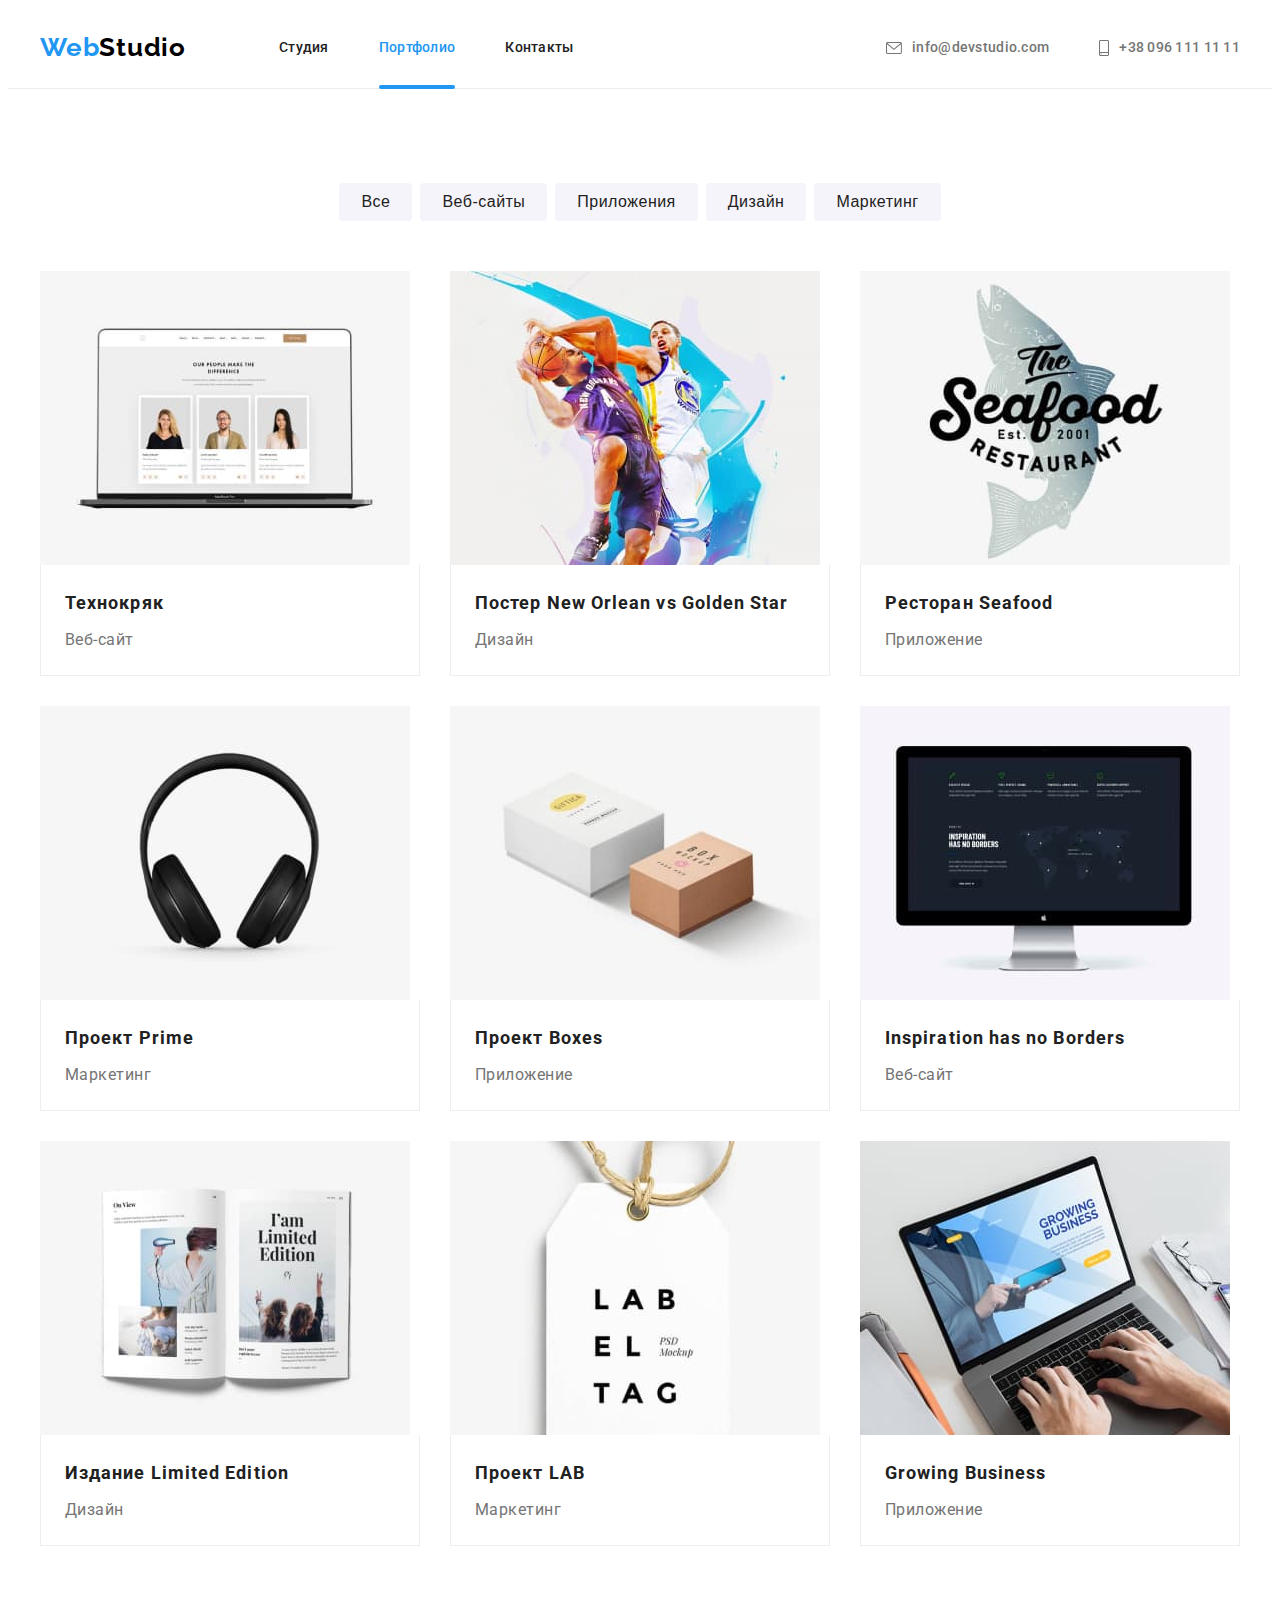
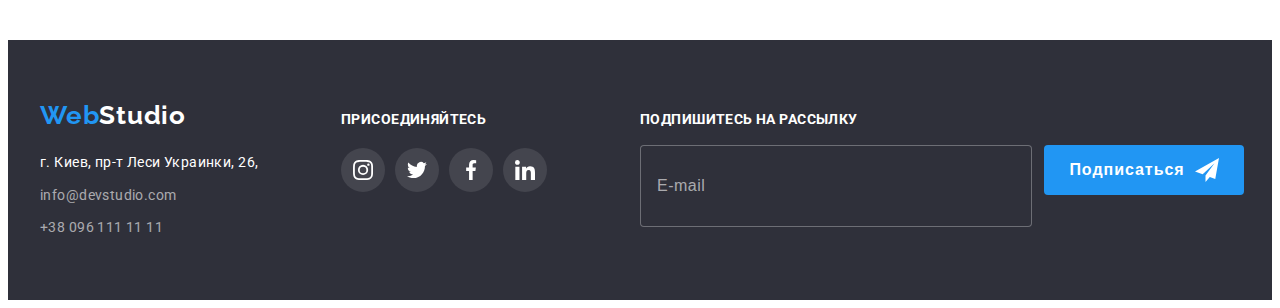
==== commit 013a0eaf: "Выполняет рефакторинг HTML-кода cписка работ страницы "Портфолио" по методологии BEM." ====
--- a/portfolio.html
+++ b/portfolio.html
@@ -75,245 +75,218 @@
             <div class="container">
 
                 <ul class="filters-list">
-                    <li class="filters-item">
-                        <button class="btn" type="button">Все</button>
-                    </li>
-                    <li class="filters-item">
-                        <button class="btn" type="button">Веб-сайты</button>
-                    </li>
-                    <li class="filters-item">
-                        <button class="btn" type="button">Приложения</button>
-                    </li>
-                    <li class="filters-item">
-                        <button class="btn" type="button">Дизайн</button>
-                    </li>
-                    <li class="filters-item">
-                        <button class="btn" type="button">Маркетинг</button>
+                    <li class="filters-list__item">
+                        <button class="filters-list__button" type="button">Все</button>
+                    </li>
+                    <li class="filters-list__item">
+                        <button class="filters-list__button" type="button">Веб-сайты</button>
+                    </li>
+                    <li class="filters-list__item">
+                        <button class="filters-list__button" type="button">Приложения</button>
+                    </li>
+                    <li class="filters-list__item">
+                        <button class="filters-list__button" type="button">Дизайн</button>
+                    </li>
+                    <li class="filters-list__item">
+                        <button class="filters-list__button" type="button">Маркетинг</button>
                     </li>
                 </ul>
           
                 <!-- Список работ студии -->
                 <ul class="works-list">
-                    <li class="works-item">
-                        <a class="works-item-link" href="#">
-                            <div class="works-item-link-box">
-                                <div class="works-items-thumb">
-                                    <img class="works-item-link-images" src="./images/studios-portfolio/technocrack.jpg" 
+                    <li class="works-list__item">
+                        <a class="works-list__link" href="#">
+                            <div class="works-list__link-box">
+                                <div class="works-list__thumb">
+                                    <img class="works-list__image" src="./images/studios-portfolio/technocrack.jpg" 
                                     alt="Личные фото технических специалистов ВебСтудии"
                                     width="370"
                                     height="294">
-
-                                    <div class="works-items-overlay">
-                                        <p class="overlays-text">
+                                    <div class="works-list__overlay">
+                                        <p class="works-list__overlay-text">
                                             Lorem ipsum dolor sit, amet consectetur adipisicing elit. Accusantium suscipit laboriosam omnis! Recusandae sint necessitatibus numquam autem, illum repudiandae minima?
                                         </p>
                                     </div>
                                 </div>
-                                <div class="border-picture-caption">
-                                    <div class="picture-caption">
-                                        <h3 class="item-title">Технокряк</h3>
-                                        <p class="item-text">Веб-сайт</p>
-                                    </div>
-                                </div>
-                            </div>
-                        </a>
-                    </li>
-                    <li class="works-item">
-                        <a class="works-item-link" href="#">
-                            <div class="works-item-link-box">
-                                <div class="works-items-thumb">
-                                    <img class="works-item-link-images" src="./images/studios-portfolio/match-poster.jpg" 
+                                <div class="works-list__caption-border">
+                                    <h3 class="works-list__title">Технокряк</h3>
+                                    <p class="works-list__text">Веб-сайт</p>
+                                </div>
+                            </div>
+                        </a>
+                    </li>
+                    <li class="works-list__item">
+                        <a class="works-list__link" href="#">
+                            <div class="works-list__link-box">
+                                <div class="works-list__thumb">
+                                    <img class="works-list__image" src="./images/studios-portfolio/match-poster.jpg" 
                                     alt="Образец предматчевого постера New Orlean vs Golden Star с игроками баскетбольных команд"
                                     width="370"
                                     height="294">
-
-                                    <div class="works-items-overlay">
-                                        <p class="overlays-text">
-                                            Lorem ipsum dolor sit, amet consectetur adipisicing elit. Accusantium suscipit laboriosam omnis! Recusandae sint
-                                            necessitatibus numquam autem, illum repudiandae minima?
-                                        </p>
-                                    </div>
-                                </div>
-                                <div class="border-picture-caption">
-                                    <div class="picture-caption">
-                                        <h3 class="item-title">Постер New Orlean vs Golden Star</h3>
-                                        <p class="item-text">Дизайн</p>
-                                    </div>
-                                </div>
-                            </div>
-                        </a>
-                    </li>
-                    <li class="works-item">
-                        <a class="works-item-link" href="#">
-                            <div class="works-item-link-box">
-                                <div class="works-items-thumb">
-                                    <img class="works-item-link-images" src="./images/studios-portfolio/seafood-restaurant.jpg" 
+                                    <div class="works-list__overlay">
+                                        <p class="works-list__overlay-text">
+                                            Lorem ipsum dolor sit, amet consectetur adipisicing elit. Accusantium suscipit laboriosam omnis! Recusandae sint
+                                            necessitatibus numquam autem, illum repudiandae minima?
+                                        </p>
+                                    </div>
+                                </div>
+                                <div class="works-list__caption-border">
+                                    <h3 class="works-list__title">Постер New Orlean vs Golden Star</h3>
+                                    <p class="works-list__text">Дизайн</p>
+                                </div>
+                            </div>
+                        </a>
+                    </li>
+                    <li class="works-list__item">
+                        <a class="works-list__link" href="#">
+                            <div class="works-list__link-box">
+                                <div class="works-list__thumb">
+                                    <img class="works-list__image" src="./images/studios-portfolio/seafood-restaurant.jpg" 
                                     alt="Логотип ресторана Seafood"
                                     width="370"
                                     height="294">
-                                
-                                    <div class="works-items-overlay">
-                                        <p class="overlays-text">
-                                            Lorem ipsum dolor sit, amet consectetur adipisicing elit. Accusantium suscipit laboriosam omnis! Recusandae sint
-                                            necessitatibus numquam autem, illum repudiandae minima?
-                                        </p>
-                                    </div>
-                                </div>
-                                <div class="border-picture-caption">
-                                    <div class="picture-caption">
-                                        <h3 class="item-title">Ресторан Seafood</h3>
-                                        <p class="item-text">Приложение</p>
-                                    </div>
-                                </div>
-                            </div>
-                        </a>
-                    </li>
-                    <li class="works-item">
-                        <a class="works-item-link" href="#">
-                            <div class="works-item-link-box">
-                                <div class="works-items-thumb">
-                                    <img class="works-item-link-images" src="./images/studios-portfolio/project-prime.jpg" 
+                                    <div class="works-list__overlay">
+                                        <p class="works-list__overlay-text">
+                                            Lorem ipsum dolor sit, amet consectetur adipisicing elit. Accusantium suscipit laboriosam omnis! Recusandae sint
+                                            necessitatibus numquam autem, illum repudiandae minima?
+                                        </p>
+                                    </div>
+                                </div>
+                                <div class="works-list__caption-border">
+                                    <h3 class="works-list__title">Ресторан Seafood</h3>
+                                    <p class="works-list__text">Приложение</p>
+                                </div>
+                            </div>
+                        </a>
+                    </li>
+                    <li class="works-list__item">
+                        <a class="works-list__link" href="#">
+                            <div class="works-list__link-box">
+                                <div class="works-list__thumb">
+                                    <img class="works-list__image" src="./images/studios-portfolio/project-prime.jpg" 
                                     alt="Логотип проекта (наушники)"
                                     width="370"
                                     height="294">
-
-                                    <div class="works-items-overlay">
-                                        <p class="overlays-text">
-                                            Lorem ipsum dolor sit, amet consectetur adipisicing elit. Accusantium suscipit laboriosam omnis! Recusandae sint
-                                            necessitatibus numquam autem, illum repudiandae minima?
-                                        </p>
-                                    </div>
-                                </div>
-                                <div class="border-picture-caption">
-                                    <div class="picture-caption">
-                                        <h3 class="item-title">Проект Prime</h3>
-                                        <p class="item-text">Маркетинг</p>
-                                    </div>
-                                </div>
-                            </div>
-                        </a>
-                    </li>
-                    <li class="works-item">
-                        <a class="works-item-link" href="#">
-                            <div class="works-item-link-box">
-                                <div class="works-items-thumb">
-                                    <img class="works-item-link-images" src="./images/studios-portfolio/project-boxes.jpg" 
+                                    <div class="works-list__overlay">
+                                        <p class="works-list__overlay-text">
+                                            Lorem ipsum dolor sit, amet consectetur adipisicing elit. Accusantium suscipit laboriosam omnis! Recusandae sint
+                                            necessitatibus numquam autem, illum repudiandae minima?
+                                        </p>
+                                    </div>
+                                </div>
+                                <div class="works-list__caption-border">
+                                    <h3 class="works-list__title">Проект Prime</h3>
+                                    <p class="works-list__text">Маркетинг</p>
+                                </div>
+                            </div>
+                        </a>
+                    </li>
+                    <li class="works-list__item">
+                        <a class="works-list__link" href="#">
+                            <div class="works-list__link-box">
+                                <div class="works-list__thumb">
+                                    <img class="works-list__image" src="./images/studios-portfolio/project-boxes.jpg" 
                                     alt="Логотип проекта (блоки проета в виде коробочек)"
                                     width="370"
                                     height="294">
-
-                                    <div class="works-items-overlay">
-                                        <p class="overlays-text">
-                                            Lorem ipsum dolor sit, amet consectetur adipisicing elit. Accusantium suscipit laboriosam omnis! Recusandae sint
-                                            necessitatibus numquam autem, illum repudiandae minima?
-                                        </p>
-                                    </div>
-                                </div>
-                                <div class="border-picture-caption">
-                                    <div class="picture-caption">
-                                        <h3 class="item-title">Проект Boxes</h3>
-                                        <p class="item-text">Приложение</p>
-                                    </div>
-                                </div>
-                            </div>
-                        </a>
-                    </li>
-                    <li class="works-item">
-                        <a class="works-item-link" href="#">
-                            <div class="works-item-link-box">
-                                <div class="works-items-thumb">
-                                    <img class="works-item-link-images" src="./images/studios-portfolio/product-of-inspiration.jpg" 
+                                    <div class="works-list__overlay">
+                                        <p class="works-list__overlay-text">
+                                            Lorem ipsum dolor sit, amet consectetur adipisicing elit. Accusantium suscipit laboriosam omnis! Recusandae sint
+                                            necessitatibus numquam autem, illum repudiandae minima?
+                                        </p>
+                                    </div>
+                                </div>
+                                <div class="works-list__caption-border">
+                                    <h3 class="works-list__title">Проект Boxes</h3>
+                                    <p class="works-list__text">Приложение</p>
+                                </div>
+                            </div>
+                        </a>
+                    </li>
+                    <li class="works-list__item">
+                        <a class="works-list__link" href="#">
+                            <div class="works-list__link-box">
+                                <div class="works-list__thumb">
+                                    <img class="works-list__image" src="./images/studios-portfolio/product-of-inspiration.jpg" 
                                     alt="Монитор с креативно оформленой страницей сайта"
                                     width="370"
                                     height="294">
-
-                                    <div class="works-items-overlay">
-                                        <p class="overlays-text">
-                                            Lorem ipsum dolor sit, amet consectetur adipisicing elit. Accusantium suscipit laboriosam omnis! Recusandae sint
-                                            necessitatibus numquam autem, illum repudiandae minima?
-                                        </p>
-                                    </div>
-                                </div>
-                                <div class="border-picture-caption">
-                                    <div class="picture-caption">
-                                        <h3 class="item-title">Inspiration has no Borders</h3>
-                                        <p class="item-text">Веб-сайт</p>
-                                    </div>
-                                </div>
-                            </div>
-                        </a>
-                    </li>
-                    <li class="works-item">
-                        <a class="works-item-link" href="#">
-                            <div class="works-item-link-box">
-                                <div class="works-items-thumb">
-                                    <img class="works-item-link-images" src="./images/studios-portfolio/edition-design.jpg" 
+                                    <div class="works-list__overlay">
+                                        <p class="works-list__overlay-text">
+                                            Lorem ipsum dolor sit, amet consectetur adipisicing elit. Accusantium suscipit laboriosam omnis! Recusandae sint
+                                            necessitatibus numquam autem, illum repudiandae minima?
+                                        </p>
+                                    </div>
+                                </div>
+                                <div class="works-list__caption-border">
+                                    <h3 class="works-list__title">Inspiration has no Borders</h3>
+                                    <p class="works-list__text">Веб-сайт</p>
+                                </div>
+                            </div>
+                        </a>
+                    </li>
+                    <li class="works-list__item">
+                        <a class="works-list__link" href="#">
+                            <div class="works-list__link-box">
+                                <div class="works-list__thumb">
+                                    <img class="works-list__image" src="./images/studios-portfolio/edition-design.jpg" 
                                     alt="Страницы печатного издания с дизайнерским оформлением"
                                     width="370"
                                     height="294">
-
-                                    <div class="works-items-overlay">
-                                        <p class="overlays-text">
-                                            Lorem ipsum dolor sit, amet consectetur adipisicing elit. Accusantium suscipit laboriosam omnis! Recusandae sint
-                                            necessitatibus numquam autem, illum repudiandae minima?
-                                        </p>
-                                    </div>
-                                </div>
-                                <div class="border-picture-caption">
-                                    <div class="picture-caption">
-                                        <h3 class="item-title">Издание Limited Edition</h3>
-                                        <p class="item-text">Дизайн</p>
-                                    </div>
-                                </div>
-                            </div>
-                        </a>
-                    </li>
-                    <li class="works-item">
-                        <a class="works-item-link" href="#">
-                            <div class="works-item-link-box">
-                                <div class="works-items-thumb">
-                                    <img class="works-item-link-images" src="./images/studios-portfolio/project-lab.jpg" 
+                                    <div class="works-list__overlay">
+                                        <p class="works-list__overlay-text">
+                                            Lorem ipsum dolor sit, amet consectetur adipisicing elit. Accusantium suscipit laboriosam omnis! Recusandae sint
+                                            necessitatibus numquam autem, illum repudiandae minima?
+                                        </p>
+                                    </div>
+                                </div>
+                                <div class="works-list__caption-border">
+                                    <h3 class="works-list__title">Издание Limited Edition</h3>
+                                    <p class="works-list__text">Дизайн</p>
+                                </div>
+                            </div>
+                        </a>
+                    </li>
+                    <li class="works-list__item">
+                        <a class="works-list__link" href="#">
+                            <div class="works-list__link-box">
+                                <div class="works-list__thumb">
+                                    <img class="works-list__image" src="./images/studios-portfolio/project-lab.jpg" 
                                     alt="Логотип проекта в виде белого бумажного ярлычка"
                                     width="370"
                                     height="294">
-
-                                    <div class="works-items-overlay">
-                                        <p class="overlays-text">
-                                            Lorem ipsum dolor sit, amet consectetur adipisicing elit. Accusantium suscipit laboriosam omnis! Recusandae sint
-                                            necessitatibus numquam autem, illum repudiandae minima?
-                                        </p>
-                                    </div>
-                                </div>
-                                <div class="border-picture-caption">
-                                    <div class="picture-caption">
-                                        <h3 class="item-title">Проект LAB</h3>
-                                        <p class="item-text">Маркетинг</p>
-                                    </div>
-                                </div>
-                            </div>
-                        </a>
-                    </li>
-                    <li class="works-item">
-                        <a class="works-item-link" href="#">
-                            <div class="works-item-link-box">
-                                <div class="works-items-thumb">
-                                    <img class="works-item-link-images" src="./images/studios-portfolio/growing-business.jpg" 
+                                    <div class="works-list__overlay">
+                                        <p class="works-list__overlay-text">
+                                            Lorem ipsum dolor sit, amet consectetur adipisicing elit. Accusantium suscipit laboriosam omnis! Recusandae sint
+                                            necessitatibus numquam autem, illum repudiandae minima?
+                                        </p>
+                                    </div>
+                                </div>
+                                <div class="works-list__caption-border">
+                                    <h3 class="works-list__title">Проект LAB</h3>
+                                    <p class="works-list__text">Маркетинг</p>
+                                </div>
+                            </div>
+                        </a>
+                    </li>
+                    <li class="works-list__item">
+                        <a class="works-list__link" href="#">
+                            <div class="works-list__link-box">
+                                <div class="works-list__thumb">
+                                    <img class="works-list__image" src="./images/studios-portfolio/growing-business.jpg" 
                                     alt="Пользователь с гаджетом, использующий приложение Growing Business"
                                     width="370"
                                     height="294">
-
-                                    <div class="works-items-overlay">
-                                        <p class="overlays-text">
-                                            Lorem ipsum dolor sit, amet consectetur adipisicing elit. Accusantium suscipit laboriosam omnis! Recusandae sint
-                                            necessitatibus numquam autem, illum repudiandae minima?
-                                        </p>
-                                    </div>
-                                </div>
-                                <div class="border-picture-caption">
-                                    <div class="picture-caption">
-                                        <h3 class="item-title">Growing Business</h3>
-                                        <p class="item-text">Приложение</p>
-                                    </div>
+                                    <div class="works-list__overlay">
+                                        <p class="works-list__overlay-text">
+                                            Lorem ipsum dolor sit, amet consectetur adipisicing elit. Accusantium suscipit laboriosam omnis! Recusandae sint
+                                            necessitatibus numquam autem, illum repudiandae minima?
+                                        </p>
+                                    </div>
+                                </div>
+                                <div class="works-list__caption-border">
+                                    <h3 class="works-list__title">Growing Business</h3>
+                                    <p class="works-list__text">Приложение</p>
                                 </div>
                             </div>
                         </a>
--- a/css/main.min.css
+++ b/css/main.min.css
@@ -1,2 +1,2 @@
-:root{--primary-bg-color: #ffffff;--secondary-bg-color: #2f303a;--section-bg-color: #f5f4fa;--primary-text-color: #757575;--secondary-text-color: #ffffff;--title-text-color: #212121;--logo-basic-text-color: #000000;--primary-button-color: #f5f4fa;--secondary-button-color: #2196f3;--primary-icon-color: #afb1b8;--secondary-icon-color: #ffffff;--primary-bg-color-icon: #ffffff;--secondary-bg-color-icon: rgba(255, 255, 255, 0.1);--primary-text-accent-color: #2196f3;--primary-element-accent-color: #2196f3;--secondary-element-accent-color: #ffffff;--tertiary-element-accent-color: #188ce8;--flexbox-items-gap: 30px;--primary-duration: 250ms;--primary-timing-function: cubic-bezier(0.4, 0, 0.2, 1)}body{background-color:var(--primary-bg-color);color:var(--primary-text-color);font-family:Roboto, sans-serif;font-style:normal;font-weight:normal;font-size:14px;line-height:1.71;letter-spacing:0.03em}h2{color:var(--title-text-color);font-weight:bold;font-size:36px;line-height:1.17;text-align:center;letter-spacing:0.03em}h3{color:var(--title-text-color)}h1,h2,h3,h4,h5,h6,p,ul{margin:0;padding:0;list-style:none}img{display:block;max-width:100%;height:auto}input{margin:0;padding:0}.container{width:1200px;padding-left:15px;padding-right:15px;margin-left:auto;margin-right:auto}.section{padding:94px 0}.section__title--margin{margin-bottom:50px}.section--no-padding-top{padding-top:0}.section--background-color{background-color:var(--section-bg-color)}.visually-hidden{position:absolute;width:1px;height:1px;margin:-1px;padding:0;overflow:hidden;border:0;clip:rect(0 0 0 0)}.header{border-bottom:1px solid #ececec}.header__container{display:-webkit-box;display:-webkit-flex;display:-ms-flexbox;display:flex}.nav,.nav-list{display:-webkit-box;display:-webkit-flex;display:-ms-flexbox;display:flex;-webkit-box-align:center;-webkit-align-items:center;-ms-flex-align:center;align-items:center}.nav-list{font-weight:500;font-size:14px;line-height:1.14;letter-spacing:0.02em}.nav-list__item:not(:last-child){margin-right:50px}.nav-list__link{display:inline-block;position:relative;padding:32px 0;color:var(--title-text-color);text-decoration:none;-webkit-transition-property:color;-o-transition-property:color;transition-property:color;-webkit-transition-duration:var(--primary-duration);-o-transition-duration:var(--primary-duration);transition-duration:var(--primary-duration);-webkit-transition-timing-function:var(--primary-timing-function);-o-transition-timing-function:var(--primary-timing-function);transition-timing-function:var(--primary-timing-function)}.nav-list__link:hover,.nav-list__link:focus{color:var(--primary-text-accent-color)}.nav-list__link::after{content:'';position:absolute;bottom:-1px;left:0;width:100%;height:4px;-webkit-border-radius:2px;border-radius:2px;background-color:var(--primary-element-accent-color);opacity:0}.nav-list__link.current{color:var(--primary-text-accent-color)}.current.nav-list__link::after{opacity:1}.contact-list{font-weight:500;font-size:14px;line-height:1.14;letter-spacing:0.02em;margin-left:auto;display:-webkit-box;display:-webkit-flex;display:-ms-flexbox;display:flex;-webkit-box-align:center;-webkit-align-items:center;-ms-flex-align:center;align-items:center}.contact-list__icon{margin-right:10px;fill:currentColor}.contact-list__item:not(:last-child){margin-right:50px}.contact-list__mail,.contact-list__phone{color:var(--primary-text-color);text-decoration:none;display:-webkit-box;display:-webkit-flex;display:-ms-flexbox;display:flex;-webkit-box-align:center;-webkit-align-items:center;-ms-flex-align:center;align-items:center;padding:32px 0;-webkit-transition-property:color;-o-transition-property:color;transition-property:color;-webkit-transition-duration:var(--primary-duration);-o-transition-duration:var(--primary-duration);transition-duration:var(--primary-duration);-webkit-transition-timing-function:var(--primary-timing-function);-o-transition-timing-function:var(--primary-timing-function);transition-timing-function:var(--primary-timing-function)}.contact-list__mail:hover,.contact-list__mail:focus,.contact-list__phone:hover,.contact-list__phone:focus{color:var(--primary-text-accent-color)}.logo{color:var(--logo-basic-text-color);font-family:Raleway, sans-serif;font-weight:bold;font-size:26px;line-height:1.19;letter-spacing:0.03em;text-decoration:none;margin-right:93px;padding-top:24px;padding-bottom:25px;-webkit-transition-property:color;-o-transition-property:color;transition-property:color;-webkit-transition-duration:var(--primary-duration);-o-transition-duration:var(--primary-duration);transition-duration:var(--primary-duration);-webkit-transition-timing-function:var(--primary-timing-function);-o-transition-timing-function:var(--primary-timing-function);transition-timing-function:var(--primary-timing-function)}.logo__accent{color:var(--primary-text-accent-color)}.logo:hover,.logo:focus{color:var(--primary-text-accent-color)}.footer__logo{display:inline-block;margin:0 0 20px 0;padding:0;color:var(--secondary-text-color)}.hero{background-color:var(--secondary-bg-color);min-height:600px}.hero__content{max-width:1600px;margin-left:auto;margin-right:auto;padding-top:200px;padding-bottom:200px;background-image:-webkit-gradient(linear, left top, left bottom, from(rgba(47,48,58,0.4)), to(rgba(47,48,58,0.4))),url(../images/hero/background-hero.jpg);background-image:-webkit-linear-gradient(rgba(47,48,58,0.4), rgba(47,48,58,0.4)),url(../images/hero/background-hero.jpg);background-image:-o-linear-gradient(rgba(47,48,58,0.4), rgba(47,48,58,0.4)),url(../images/hero/background-hero.jpg);background-image:linear-gradient(rgba(47,48,58,0.4), rgba(47,48,58,0.4)),url(../images/hero/background-hero.jpg);-webkit-background-size:cover;background-size:cover;background-position:center}.hero__title{width:696px;margin-left:auto;margin-right:auto;margin-bottom:30px;color:var(--secondary-text-color);font-weight:900;font-size:44px;line-height:1.36;text-align:center;letter-spacing:0.06em;text-transform:uppercase}.button{display:block;width:200px;height:50px;margin:0 auto;padding:0;border:none;-webkit-border-radius:4px;border-radius:4px;background-color:var(--secondary-button-color);color:var(--secondary-text-color);font-weight:bold;font-size:16px;line-height:1.87;letter-spacing:.06em;-webkit-transition-property:-webkit-box-shadow background-color;transition-property:-webkit-box-shadow background-color;-o-transition-property:box-shadow background-color;transition-property:box-shadow background-color;transition-property:box-shadow background-color, -webkit-box-shadow background-color;-webkit-transition-duration:var(--primary-duration);-o-transition-duration:var(--primary-duration);transition-duration:var(--primary-duration);-webkit-transition-timing-function:var(--primary-timing-function);-o-transition-timing-function:var(--primary-timing-function);transition-timing-function:var(--primary-timing-function)}.button:hover,.button:focus{cursor:pointer;background-color:var(--tertiary-element-accent-color)}.backdrop{position:fixed;top:0;left:0;width:100%;height:100%;z-index:20;background-color:rgba(0,0,0,0.2);-webkit-transition-property:opacity transform;-o-transition-property:opacity transform;transition-property:opacity transform;-webkit-transition-duration:var(--primary-duration);-o-transition-duration:var(--primary-duration);transition-duration:var(--primary-duration);-webkit-transition-timing-function:var(--primary-timing-function);-o-transition-timing-function:var(--primary-timing-function);transition-timing-function:var(--primary-timing-function)}.backdrop.is-hidden{opacity:0;pointer-events:none;-webkit-transform:scale(1.1);-ms-transform:scale(1.1);transform:scale(1.1)}.modal{position:absolute;top:50%;left:50%;-webkit-transform:translate(-50%, -50%);-ms-transform:translate(-50%, -50%);transform:translate(-50%, -50%);min-width:528px;min-height:581px;padding:40px;background-color:#ffffff;-webkit-box-shadow:0px 1px 3px rgba(0,0,0,0.12),0px 1px 1px rgba(0,0,0,0.14),0px 2px 1px rgba(0,0,0,0.2);box-shadow:0px 1px 3px rgba(0,0,0,0.12),0px 1px 1px rgba(0,0,0,0.14),0px 2px 1px rgba(0,0,0,0.2);-webkit-border-radius:4px;border-radius:4px}.modal__closing-button{position:absolute;top:8px;right:8px;display:-webkit-box;display:-webkit-flex;display:-ms-flexbox;display:flex;-webkit-box-pack:center;-webkit-justify-content:center;-ms-flex-pack:center;justify-content:center;-webkit-box-align:center;-webkit-align-items:center;-ms-flex-align:center;align-items:center;width:30px;height:30px;background-color:#ffffff;border:1px solid rgba(0,0,0,0.1);-webkit-border-radius:50%;border-radius:50%;-webkit-transition-property:fill;-o-transition-property:fill;transition-property:fill;-webkit-transition-duration:var(--primary-duration);-o-transition-duration:var(--primary-duration);transition-duration:var(--primary-duration);-webkit-transition-timing-function:var(--primary-timing-function);-o-transition-timing-function:var(--primary-timing-function);transition-timing-function:var(--primary-timing-function)}.modal__closing-button:hover,.modal__closing-button:focus{background-color:currentColor;cursor:pointer;fill:var(--primary-element-accent-color)}.modal__offer{margin-bottom:12px;font-weight:bold;font-size:20px;line-height:1.15;text-align:center;letter-spacing:0.03em;color:#212121}.form__label{position:relative;display:block;margin-bottom:10px;font-weight:normal;font-size:12px;line-height:1.17;letter-spacing:0.01em}.form__label--another-margin{margin-bottom:20px}.form__label--no-margin{margin:0}.form__input{width:100%;height:40px;margin-top:4px;padding:11px 12px 11px 42px;border:1px solid rgba(33,33,33,0.2);-webkit-border-radius:4px;border-radius:4px;font-weight:normal;font-size:14px;line-height:1.14;letter-spacing:0.01em;color:#000000;-webkit-transition-property:border;-o-transition-property:border;transition-property:border;-webkit-transition-duration:var(--primary-duration);-o-transition-duration:var(--primary-duration);transition-duration:var(--primary-duration);-webkit-transition-timing-function:var(--primary-timing-function);-o-transition-timing-function:var(--primary-timing-function);transition-timing-function:var(--primary-timing-function)}.form__input:focus{border:1px solid var(--primary-element-accent-color)}.form__input:focus+.form__icon{fill:var(--primary-element-accent-color)}.form__icon{position:absolute;bottom:11px;left:12px;-webkit-transition-property:fill;-o-transition-property:fill;transition-property:fill;-webkit-transition-duration:var(--primary-duration);-o-transition-duration:var(--primary-duration);transition-duration:var(--primary-duration);-webkit-transition-timing-function:var(--primary-timing-function);-o-transition-timing-function:var(--primary-timing-function);transition-timing-function:var(--primary-timing-function)}.form__label:hover{cursor:pointer}.form__label:hover .form__input{border:1px solid var(--primary-element-accent-color);cursor:pointer}.form__label:hover .form__icon{fill:var(--primary-element-accent-color)}.textarea{width:100%;resize:none;margin-top:4px;padding:12px 16px;border:1px solid rgba(33,33,33,0.2);-webkit-border-radius:4px;border-radius:4px;font-weight:normal;font-size:14px;line-height:1.14;letter-spacing:0.01em;color:#000000;-webkit-transition-property:border;-o-transition-property:border;transition-property:border;-webkit-transition-duration:var(--primary-duration);-o-transition-duration:var(--primary-duration);transition-duration:var(--primary-duration);-webkit-transition-timing-function:var(--primary-timing-function);-o-transition-timing-function:var(--primary-timing-function);transition-timing-function:var(--primary-timing-function)}.textarea::-webkit-input-placeholder{font-weight:normal;font-size:14px;line-height:1.14;letter-spacing:0.01em;color:rgba(117,117,117,0.5)}.textarea:-ms-input-placeholder{font-weight:normal;font-size:14px;line-height:1.14;letter-spacing:0.01em;color:rgba(117,117,117,0.5)}.textarea::-ms-input-placeholder{font-weight:normal;font-size:14px;line-height:1.14;letter-spacing:0.01em;color:rgba(117,117,117,0.5)}.textarea::placeholder{font-weight:normal;font-size:14px;line-height:1.14;letter-spacing:0.01em;color:rgba(117,117,117,0.5)}.textarea:focus{border:1px solid var(--primary-element-accent-color)}.form__label:hover .textarea{border:1px solid var(--primary-element-accent-color);cursor:pointer}.policy{display:-webkit-box;display:-webkit-flex;display:-ms-flexbox;display:flex;-webkit-box-pack:center;-webkit-justify-content:center;-ms-flex-pack:center;justify-content:center;-webkit-box-align:center;-webkit-align-items:center;-ms-flex-align:center;align-items:center;margin-bottom:30px;font-weight:normal;font-size:14px;line-height:1.71;letter-spacing:0.03em}.policy:hover{cursor:pointer}.policy__checkbox-custom{display:inline-block;position:relative;margin-right:8px;width:16px;height:15px;border:2px solid #212121;-webkit-border-radius:2px;border-radius:2px;-webkit-transition-property:border;-o-transition-property:border;transition-property:border;-webkit-transition-duration:var(--primary-duration);-o-transition-duration:var(--primary-duration);transition-duration:var(--primary-duration);-webkit-transition-timing-function:var(--primary-timing-function);-o-transition-timing-function:var(--primary-timing-function);transition-timing-function:var(--primary-timing-function)}.policy__checkbox-icon{position:absolute;top:-2px;left:-2px}.policy__checkbox-original:hover+.policy__checkbox-custom,.policy__checkbox-original:focus+.policy__checkbox-custom{border:2px solid var(--primary-element-accent-color)}.policy__checkbox-original:checked+.policy__checkbox-custom{background-color:var(--primary-element-accent-color);border:2px solid transparent}.policy__link{color:var(--primary-text-accent-color)}.modal__button{-webkit-box-shadow:0px 4px 4px rgba(0,0,0,0.15);box-shadow:0px 4px 4px rgba(0,0,0,0.15)}.benefits-list{display:-webkit-box;display:-webkit-flex;display:-ms-flexbox;display:flex}.benefits-list__item{-webkit-flex-basis:-webkit-calc(100% - (3 * var(--flexbox-items-gap) / 4));-ms-flex-preferred-size:calc(100% - (3 * var(--flexbox-items-gap) / 4));flex-basis:calc(100% - (3 * var(--flexbox-items-gap) / 4))}.benefits-list__item:not(:last-child){margin-right:var(--flexbox-items-gap)}.benefits-list__icon-box{width:270px;height:120px;margin-bottom:var(--flexbox-items-gap);display:-webkit-box;display:-webkit-flex;display:-ms-flexbox;display:flex;-webkit-box-pack:center;-webkit-justify-content:center;-ms-flex-pack:center;justify-content:center;-webkit-box-align:center;-webkit-align-items:center;-ms-flex-align:center;align-items:center;background-color:var(--section-bg-color);-webkit-border-radius:4px;border-radius:4px}.benefits-list__item-title{margin-bottom:10px;font-weight:bold;font-size:14px;line-height:1.14;letter-spacing:0.03em;text-transform:uppercase}.services-list{display:-webkit-box;display:-webkit-flex;display:-ms-flexbox;display:flex}.services-list__item{position:relative;-webkit-flex-basis:-webkit-calc(100% - (2 * var(--flexbox-items-gap)) / 3);-ms-flex-preferred-size:calc(100% - (2 * var(--flexbox-items-gap)) / 3);flex-basis:calc(100% - (2 * var(--flexbox-items-gap)) / 3)}.services-list__item:not(:last-child){margin-right:var(--flexbox-items-gap)}.services-list__item-overlay{position:absolute;bottom:0;display:-webkit-box;display:-webkit-flex;display:-ms-flexbox;display:flex;-webkit-box-pack:center;-webkit-justify-content:center;-ms-flex-pack:center;justify-content:center;-webkit-box-align:center;-webkit-align-items:center;-ms-flex-align:center;align-items:center;width:100%;height:70px;background-color:rgba(47,48,58,0.8)}.services-list__item-title{font-weight:bold;font-size:14px;line-height:1.14;letter-spacing:0.03em;text-transform:uppercase;color:var(--secondary-text-color)}.team-list{display:-webkit-box;display:-webkit-flex;display:-ms-flexbox;display:flex}.team-list__item{-webkit-flex-basis:-webkit-calc(100% - (3 * var(--flexbox-items-gap)) / 4);-ms-flex-preferred-size:calc(100% - (3 * var(--flexbox-items-gap)) / 4);flex-basis:calc(100% - (3 * var(--flexbox-items-gap)) / 4);padding-bottom:30px;-webkit-border-radius:0px 0px 4px 4px;border-radius:0px 0px 4px 4px;background-color:#ffffff;-webkit-box-shadow:0px 1px 3px rgba(0,0,0,0.12),0px 1px 1px rgba(0,0,0,0.14),0px 2px 1px rgba(0,0,0,0.2);box-shadow:0px 1px 3px rgba(0,0,0,0.12),0px 1px 1px rgba(0,0,0,0.14),0px 2px 1px rgba(0,0,0,0.2)}.team-list__item:not(:last-child){margin-right:var(--flexbox-items-gap)}.team-list__item-images{margin-bottom:30px}.team-list__item-title{margin-bottom:10px;font-weight:500;font-size:16px;line-height:1.19;text-align:center;letter-spacing:0.03em}.team-list__item-text{color:var(--primary-text-color);margin-bottom:16px;font-weight:normal;font-size:16px;line-height:1.19;text-align:center;letter-spacing:0.03em}.social-networks-list{display:-webkit-box;display:-webkit-flex;display:-ms-flexbox;display:flex;-webkit-box-pack:justify;-webkit-justify-content:space-between;-ms-flex-pack:justify;justify-content:space-between;width:206px;height:44px;margin-left:auto;margin-right:auto}.social-networks-list__icon-box{display:-webkit-box;display:-webkit-flex;display:-ms-flexbox;display:flex;-webkit-box-pack:center;-webkit-justify-content:center;-ms-flex-pack:center;justify-content:center;-webkit-box-align:center;-webkit-align-items:center;-ms-flex-align:center;align-items:center;width:44px;height:44px;-webkit-border-radius:50px;border-radius:50px;-webkit-transition-property:background-color;-o-transition-property:background-color;transition-property:background-color;-webkit-transition-duration:var(--primary-duration);-o-transition-duration:var(--primary-duration);transition-duration:var(--primary-duration);-webkit-transition-timing-function:var(--primary-timing-function);-o-transition-timing-function:var(--primary-timing-function);transition-timing-function:var(--primary-timing-function)}.social-networks-list__icon-box--another{background-color:var(--secondary-bg-color-icon)}.social-networks-list__icon{fill:var(--primary-icon-color);-webkit-transition-property:fill;-o-transition-property:fill;transition-property:fill;-webkit-transition-duration:var(--primary-duration);-o-transition-duration:var(--primary-duration);transition-duration:var(--primary-duration);-webkit-transition-timing-function:var(--primary-timing-function);-o-transition-timing-function:var(--primary-timing-function);transition-timing-function:var(--primary-timing-function)}.social-networks-list__icon--another{fill:var(--secondary-icon-color)}.social-networks-list__link:hover .social-networks-list__icon-box,.social-networks-list__link:focus .social-networks-list__icon-box{background-color:var(--primary-element-accent-color)}.social-networks-list__link:hover .social-networks-list__icon,.social-networks-list__link:focus .social-networks-list__icon{fill:var(--secondary-element-accent-color)}.clients-list{display:-webkit-box;display:-webkit-flex;display:-ms-flexbox;display:flex}.clients-list__item{-webkit-flex-basis:-webkit-calc(100% - (5 * var(--flexbox-items-gap) / 6));-ms-flex-preferred-size:calc(100% - (5 * var(--flexbox-items-gap) / 6));flex-basis:calc(100% - (5 * var(--flexbox-items-gap) / 6))}.clients-list__item:not(:last-child){margin-right:var(--flexbox-items-gap)}.clients-list__icon-box{display:-webkit-box;display:-webkit-flex;display:-ms-flexbox;display:flex;-webkit-box-pack:center;-webkit-justify-content:center;-ms-flex-pack:center;justify-content:center;-webkit-box-align:center;-webkit-align-items:center;-ms-flex-align:center;align-items:center;width:170px;height:92px;border:1px solid var(--primary-icon-color);-webkit-border-radius:4px;border-radius:4px;-webkit-transition-property:border-color;-o-transition-property:border-color;transition-property:border-color;-webkit-transition-duration:var(--primary-duration);-o-transition-duration:var(--primary-duration);transition-duration:var(--primary-duration);-webkit-transition-timing-function:var(--primary-timing-function);-o-transition-timing-function:var(--primary-timing-function);transition-timing-function:var(--primary-timing-function)}.clients-list__icon{fill:var(--primary-icon-color);-webkit-transition-property:fill;-o-transition-property:fill;transition-property:fill;-webkit-transition-duration:var(--primary-duration);-o-transition-duration:var(--primary-duration);transition-duration:var(--primary-duration);-webkit-transition-timing-function:var(--primary-timing-function);-o-transition-timing-function:var(--primary-timing-function);transition-timing-function:var(--primary-timing-function)}.clients-list__link:hover .clients-list__icon-box,.clients-list__link:focus .clients-list__icon-box{border:1px solid var(--primary-element-accent-color)}.clients-list__link:hover .clients-list__icon,.clients-list__link:focus .clients-list__icon{fill:var(--primary-element-accent-color)}.footer{padding-top:60px;padding-bottom:60px;background-color:var(--secondary-bg-color)}.information-about-us{display:-webkit-box;display:-webkit-flex;display:-ms-flexbox;display:flex}.address{width:231px;margin-right:70px;color:var(--secondary-text-color);font-style:normal;font-weight:normal;font-size:14px;line-height:1.71;letter-spacing:0.03em}.address__map{margin-bottom:9px}.address__mail{margin-bottom:9px}.address__mail,.address__phone{display:block;text-decoration:none;color:rgba(255,255,255,0.6);-webkit-transition-property:color;-o-transition-property:color;transition-property:color;-webkit-transition-duration:var(--primary-duration);-o-transition-duration:var(--primary-duration);transition-duration:var(--primary-duration);-webkit-transition-timing-function:var(--primary-timing-function);-o-transition-timing-function:var(--primary-timing-function);transition-timing-function:var(--primary-timing-function)}.address__mail:hover,.address__mail:focus,.address__phone:hover,.address__phone:focus{color:var(--primary-text-accent-color)}.our-social-networks{padding-top:12px;margin-right:93px}.our-social-networks__title{margin-bottom:20px;font-weight:bold;font-size:14px;line-height:1.14;letter-spacing:0.03em;text-transform:uppercase;color:var(--secondary-text-color)}.our-newsletter{padding-top:12px}.our-newsletter__title{margin-bottom:17px;color:var(--secondary-text-color);font-weight:bold;font-size:14px;line-height:1.14;letter-spacing:0.03em;text-transform:uppercase}.footer__form{display:-webkit-box;display:-webkit-flex;display:-ms-flexbox;display:flex;-webkit-box-pack:start;-webkit-justify-content:start;-ms-flex-pack:start;justify-content:start}.form__input--footer-style{display:inline-block;width:358px;height:50px;margin:0 12px 0 0;padding:15px 16px;border:1px solid rgba(255,255,255,0.3);-webkit-border-radius:4px;border-radius:4px;background-color:var(--secondary-bg-color);font-weight:normal;font-size:16px;line-height:1.25;letter-spacing:0.03em;color:#ffffff}.form__input--footer-style::-webkit-input-placeholder{font-weight:normal;font-size:16px;line-height:1.25;letter-spacing:0.03em;color:rgba(255,255,255,0.6)}.form__input--footer-style:-ms-input-placeholder{font-weight:normal;font-size:16px;line-height:1.25;letter-spacing:0.03em;color:rgba(255,255,255,0.6)}.form__input--footer-style::-ms-input-placeholder{font-weight:normal;font-size:16px;line-height:1.25;letter-spacing:0.03em;color:rgba(255,255,255,0.6)}.form__input--footer-style::placeholder{font-weight:normal;font-size:16px;line-height:1.25;letter-spacing:0.03em;color:rgba(255,255,255,0.6)}.footer__button{display:-webkit-inline-box;display:-webkit-inline-flex;display:-ms-inline-flexbox;display:inline-flex;-webkit-box-pack:center;-webkit-justify-content:center;-ms-flex-pack:center;justify-content:center;-webkit-box-align:center;-webkit-align-items:center;-ms-flex-align:center;align-items:center}.footer__button-icon{margin-left:10px}
+:root{--primary-bg-color: #ffffff;--secondary-bg-color: #2f303a;--section-bg-color: #f5f4fa;--primary-text-color: #757575;--secondary-text-color: #ffffff;--title-text-color: #212121;--logo-basic-text-color: #000000;--primary-button-color: #f5f4fa;--secondary-button-color: #2196f3;--primary-icon-color: #afb1b8;--secondary-icon-color: #ffffff;--primary-bg-color-icon: #ffffff;--secondary-bg-color-icon: rgba(255, 255, 255, 0.1);--primary-text-accent-color: #2196f3;--primary-element-accent-color: #2196f3;--secondary-element-accent-color: #ffffff;--tertiary-element-accent-color: #188ce8;--flexbox-items-gap: 30px;--primary-duration: 250ms;--primary-timing-function: cubic-bezier(0.4, 0, 0.2, 1)}body{background-color:var(--primary-bg-color);color:var(--primary-text-color);font-family:Roboto, sans-serif;font-style:normal;font-weight:normal;font-size:14px;line-height:1.71;letter-spacing:0.03em}h2{color:var(--title-text-color);font-weight:bold;font-size:36px;line-height:1.17;text-align:center;letter-spacing:0.03em}h3{color:var(--title-text-color)}h1,h2,h3,h4,h5,h6,p,ul{margin:0;padding:0;list-style:none}img{display:block;max-width:100%;height:auto}input{margin:0;padding:0}.container{width:1200px;padding-left:15px;padding-right:15px;margin-left:auto;margin-right:auto}.section{padding:94px 0}.section__title--margin{margin-bottom:50px}.section--no-padding-top{padding-top:0}.section--background-color{background-color:var(--section-bg-color)}.visually-hidden{position:absolute;width:1px;height:1px;margin:-1px;padding:0;overflow:hidden;border:0;clip:rect(0 0 0 0)}.header{border-bottom:1px solid #ececec}.header__container{display:-webkit-box;display:-webkit-flex;display:-ms-flexbox;display:flex}.nav,.nav-list{display:-webkit-box;display:-webkit-flex;display:-ms-flexbox;display:flex;-webkit-box-align:center;-webkit-align-items:center;-ms-flex-align:center;align-items:center}.nav-list{font-weight:500;font-size:14px;line-height:1.14;letter-spacing:0.02em}.nav-list__item:not(:last-child){margin-right:50px}.nav-list__link{display:inline-block;position:relative;padding:32px 0;color:var(--title-text-color);text-decoration:none;-webkit-transition-property:color;-o-transition-property:color;transition-property:color;-webkit-transition-duration:var(--primary-duration);-o-transition-duration:var(--primary-duration);transition-duration:var(--primary-duration);-webkit-transition-timing-function:var(--primary-timing-function);-o-transition-timing-function:var(--primary-timing-function);transition-timing-function:var(--primary-timing-function)}.nav-list__link:hover,.nav-list__link:focus{color:var(--primary-text-accent-color)}.nav-list__link::after{content:'';position:absolute;bottom:-1px;left:0;width:100%;height:4px;-webkit-border-radius:2px;border-radius:2px;background-color:var(--primary-element-accent-color);opacity:0}.nav-list__link.current{color:var(--primary-text-accent-color)}.current.nav-list__link::after{opacity:1}.contact-list{font-weight:500;font-size:14px;line-height:1.14;letter-spacing:0.02em;margin-left:auto;display:-webkit-box;display:-webkit-flex;display:-ms-flexbox;display:flex;-webkit-box-align:center;-webkit-align-items:center;-ms-flex-align:center;align-items:center}.contact-list__icon{margin-right:10px;fill:currentColor}.contact-list__item:not(:last-child){margin-right:50px}.contact-list__mail,.contact-list__phone{color:var(--primary-text-color);text-decoration:none;display:-webkit-box;display:-webkit-flex;display:-ms-flexbox;display:flex;-webkit-box-align:center;-webkit-align-items:center;-ms-flex-align:center;align-items:center;padding:32px 0;-webkit-transition-property:color;-o-transition-property:color;transition-property:color;-webkit-transition-duration:var(--primary-duration);-o-transition-duration:var(--primary-duration);transition-duration:var(--primary-duration);-webkit-transition-timing-function:var(--primary-timing-function);-o-transition-timing-function:var(--primary-timing-function);transition-timing-function:var(--primary-timing-function)}.contact-list__mail:hover,.contact-list__mail:focus,.contact-list__phone:hover,.contact-list__phone:focus{color:var(--primary-text-accent-color)}.logo{color:var(--logo-basic-text-color);font-family:Raleway, sans-serif;font-weight:bold;font-size:26px;line-height:1.19;letter-spacing:0.03em;text-decoration:none;margin-right:93px;padding-top:24px;padding-bottom:25px;-webkit-transition-property:color;-o-transition-property:color;transition-property:color;-webkit-transition-duration:var(--primary-duration);-o-transition-duration:var(--primary-duration);transition-duration:var(--primary-duration);-webkit-transition-timing-function:var(--primary-timing-function);-o-transition-timing-function:var(--primary-timing-function);transition-timing-function:var(--primary-timing-function)}.logo__accent{color:var(--primary-text-accent-color)}.logo:hover,.logo:focus{color:var(--primary-text-accent-color)}.footer__logo{display:inline-block;margin:0 0 20px 0;padding:0;color:var(--secondary-text-color)}.hero{background-color:var(--secondary-bg-color);min-height:600px}.hero__content{max-width:1600px;margin-left:auto;margin-right:auto;padding-top:200px;padding-bottom:200px;background-image:-webkit-gradient(linear, left top, left bottom, from(rgba(47,48,58,0.4)), to(rgba(47,48,58,0.4))),url(../images/hero/background-hero.jpg);background-image:-webkit-linear-gradient(rgba(47,48,58,0.4), rgba(47,48,58,0.4)),url(../images/hero/background-hero.jpg);background-image:-o-linear-gradient(rgba(47,48,58,0.4), rgba(47,48,58,0.4)),url(../images/hero/background-hero.jpg);background-image:linear-gradient(rgba(47,48,58,0.4), rgba(47,48,58,0.4)),url(../images/hero/background-hero.jpg);-webkit-background-size:cover;background-size:cover;background-position:center}.hero__title{width:696px;margin-left:auto;margin-right:auto;margin-bottom:30px;color:var(--secondary-text-color);font-weight:900;font-size:44px;line-height:1.36;text-align:center;letter-spacing:0.06em;text-transform:uppercase}.button{display:block;width:200px;height:50px;margin:0 auto;padding:0;border:none;-webkit-border-radius:4px;border-radius:4px;background-color:var(--secondary-button-color);color:var(--secondary-text-color);font-weight:bold;font-size:16px;line-height:1.87;letter-spacing:.06em;-webkit-transition-property:-webkit-box-shadow background-color;transition-property:-webkit-box-shadow background-color;-o-transition-property:box-shadow background-color;transition-property:box-shadow background-color;transition-property:box-shadow background-color, -webkit-box-shadow background-color;-webkit-transition-duration:var(--primary-duration);-o-transition-duration:var(--primary-duration);transition-duration:var(--primary-duration);-webkit-transition-timing-function:var(--primary-timing-function);-o-transition-timing-function:var(--primary-timing-function);transition-timing-function:var(--primary-timing-function)}.button:hover,.button:focus{cursor:pointer;background-color:var(--tertiary-element-accent-color)}.backdrop{position:fixed;top:0;left:0;width:100%;height:100%;z-index:20;background-color:rgba(0,0,0,0.2);-webkit-transition-property:opacity transform;-o-transition-property:opacity transform;transition-property:opacity transform;-webkit-transition-duration:var(--primary-duration);-o-transition-duration:var(--primary-duration);transition-duration:var(--primary-duration);-webkit-transition-timing-function:var(--primary-timing-function);-o-transition-timing-function:var(--primary-timing-function);transition-timing-function:var(--primary-timing-function)}.backdrop.is-hidden{opacity:0;pointer-events:none;-webkit-transform:scale(1.1);-ms-transform:scale(1.1);transform:scale(1.1)}.modal{position:absolute;top:50%;left:50%;-webkit-transform:translate(-50%, -50%);-ms-transform:translate(-50%, -50%);transform:translate(-50%, -50%);min-width:528px;min-height:581px;padding:40px;background-color:#ffffff;-webkit-box-shadow:0px 1px 3px rgba(0,0,0,0.12),0px 1px 1px rgba(0,0,0,0.14),0px 2px 1px rgba(0,0,0,0.2);box-shadow:0px 1px 3px rgba(0,0,0,0.12),0px 1px 1px rgba(0,0,0,0.14),0px 2px 1px rgba(0,0,0,0.2);-webkit-border-radius:4px;border-radius:4px}.modal__closing-button{position:absolute;top:8px;right:8px;display:-webkit-box;display:-webkit-flex;display:-ms-flexbox;display:flex;-webkit-box-pack:center;-webkit-justify-content:center;-ms-flex-pack:center;justify-content:center;-webkit-box-align:center;-webkit-align-items:center;-ms-flex-align:center;align-items:center;width:30px;height:30px;background-color:#ffffff;border:1px solid rgba(0,0,0,0.1);-webkit-border-radius:50%;border-radius:50%;-webkit-transition-property:fill;-o-transition-property:fill;transition-property:fill;-webkit-transition-duration:var(--primary-duration);-o-transition-duration:var(--primary-duration);transition-duration:var(--primary-duration);-webkit-transition-timing-function:var(--primary-timing-function);-o-transition-timing-function:var(--primary-timing-function);transition-timing-function:var(--primary-timing-function)}.modal__closing-button:hover,.modal__closing-button:focus{background-color:currentColor;cursor:pointer;fill:var(--primary-element-accent-color)}.modal__offer{margin-bottom:12px;font-weight:bold;font-size:20px;line-height:1.15;text-align:center;letter-spacing:0.03em;color:#212121}.form__label{position:relative;display:block;margin-bottom:10px;font-weight:normal;font-size:12px;line-height:1.17;letter-spacing:0.01em}.form__label--another-margin{margin-bottom:20px}.form__label--no-margin{margin:0}.form__input{width:100%;height:40px;margin-top:4px;padding:11px 12px 11px 42px;border:1px solid rgba(33,33,33,0.2);-webkit-border-radius:4px;border-radius:4px;font-weight:normal;font-size:14px;line-height:1.14;letter-spacing:0.01em;color:#000000;-webkit-transition-property:border;-o-transition-property:border;transition-property:border;-webkit-transition-duration:var(--primary-duration);-o-transition-duration:var(--primary-duration);transition-duration:var(--primary-duration);-webkit-transition-timing-function:var(--primary-timing-function);-o-transition-timing-function:var(--primary-timing-function);transition-timing-function:var(--primary-timing-function)}.form__input:focus{border:1px solid var(--primary-element-accent-color)}.form__input:focus+.form__icon{fill:var(--primary-element-accent-color)}.form__icon{position:absolute;bottom:11px;left:12px;-webkit-transition-property:fill;-o-transition-property:fill;transition-property:fill;-webkit-transition-duration:var(--primary-duration);-o-transition-duration:var(--primary-duration);transition-duration:var(--primary-duration);-webkit-transition-timing-function:var(--primary-timing-function);-o-transition-timing-function:var(--primary-timing-function);transition-timing-function:var(--primary-timing-function)}.form__label:hover{cursor:pointer}.form__label:hover .form__input{border:1px solid var(--primary-element-accent-color);cursor:pointer}.form__label:hover .form__icon{fill:var(--primary-element-accent-color)}.textarea{width:100%;resize:none;margin-top:4px;padding:12px 16px;border:1px solid rgba(33,33,33,0.2);-webkit-border-radius:4px;border-radius:4px;font-weight:normal;font-size:14px;line-height:1.14;letter-spacing:0.01em;color:#000000;-webkit-transition-property:border;-o-transition-property:border;transition-property:border;-webkit-transition-duration:var(--primary-duration);-o-transition-duration:var(--primary-duration);transition-duration:var(--primary-duration);-webkit-transition-timing-function:var(--primary-timing-function);-o-transition-timing-function:var(--primary-timing-function);transition-timing-function:var(--primary-timing-function)}.textarea::-webkit-input-placeholder{font-weight:normal;font-size:14px;line-height:1.14;letter-spacing:0.01em;color:rgba(117,117,117,0.5)}.textarea:-ms-input-placeholder{font-weight:normal;font-size:14px;line-height:1.14;letter-spacing:0.01em;color:rgba(117,117,117,0.5)}.textarea::-ms-input-placeholder{font-weight:normal;font-size:14px;line-height:1.14;letter-spacing:0.01em;color:rgba(117,117,117,0.5)}.textarea::placeholder{font-weight:normal;font-size:14px;line-height:1.14;letter-spacing:0.01em;color:rgba(117,117,117,0.5)}.textarea:focus{border:1px solid var(--primary-element-accent-color)}.form__label:hover .textarea{border:1px solid var(--primary-element-accent-color);cursor:pointer}.policy{display:-webkit-box;display:-webkit-flex;display:-ms-flexbox;display:flex;-webkit-box-pack:center;-webkit-justify-content:center;-ms-flex-pack:center;justify-content:center;-webkit-box-align:center;-webkit-align-items:center;-ms-flex-align:center;align-items:center;margin-bottom:30px;font-weight:normal;font-size:14px;line-height:1.71;letter-spacing:0.03em}.policy:hover{cursor:pointer}.policy__checkbox-custom{display:inline-block;position:relative;margin-right:8px;width:16px;height:15px;border:2px solid #212121;-webkit-border-radius:2px;border-radius:2px;-webkit-transition-property:border;-o-transition-property:border;transition-property:border;-webkit-transition-duration:var(--primary-duration);-o-transition-duration:var(--primary-duration);transition-duration:var(--primary-duration);-webkit-transition-timing-function:var(--primary-timing-function);-o-transition-timing-function:var(--primary-timing-function);transition-timing-function:var(--primary-timing-function)}.policy__checkbox-icon{position:absolute;top:-2px;left:-2px}.policy__checkbox-original:hover+.policy__checkbox-custom,.policy__checkbox-original:focus+.policy__checkbox-custom{border:2px solid var(--primary-element-accent-color)}.policy__checkbox-original:checked+.policy__checkbox-custom{background-color:var(--primary-element-accent-color);border:2px solid transparent}.policy__link{color:var(--primary-text-accent-color)}.modal__button{-webkit-box-shadow:0px 4px 4px rgba(0,0,0,0.15);box-shadow:0px 4px 4px rgba(0,0,0,0.15)}.benefits-list{display:-webkit-box;display:-webkit-flex;display:-ms-flexbox;display:flex}.benefits-list__item{-webkit-flex-basis:-webkit-calc(100% - (3 * var(--flexbox-items-gap) / 4));-ms-flex-preferred-size:calc(100% - (3 * var(--flexbox-items-gap) / 4));flex-basis:calc(100% - (3 * var(--flexbox-items-gap) / 4))}.benefits-list__item:not(:last-child){margin-right:var(--flexbox-items-gap)}.benefits-list__icon-box{width:270px;height:120px;margin-bottom:var(--flexbox-items-gap);display:-webkit-box;display:-webkit-flex;display:-ms-flexbox;display:flex;-webkit-box-pack:center;-webkit-justify-content:center;-ms-flex-pack:center;justify-content:center;-webkit-box-align:center;-webkit-align-items:center;-ms-flex-align:center;align-items:center;background-color:var(--section-bg-color);-webkit-border-radius:4px;border-radius:4px}.benefits-list__item-title{margin-bottom:10px;font-weight:bold;font-size:14px;line-height:1.14;letter-spacing:0.03em;text-transform:uppercase}.services-list{display:-webkit-box;display:-webkit-flex;display:-ms-flexbox;display:flex}.services-list__item{position:relative;-webkit-flex-basis:-webkit-calc(100% - (2 * var(--flexbox-items-gap)) / 3);-ms-flex-preferred-size:calc(100% - (2 * var(--flexbox-items-gap)) / 3);flex-basis:calc(100% - (2 * var(--flexbox-items-gap)) / 3)}.services-list__item:not(:last-child){margin-right:var(--flexbox-items-gap)}.services-list__item-overlay{position:absolute;bottom:0;display:-webkit-box;display:-webkit-flex;display:-ms-flexbox;display:flex;-webkit-box-pack:center;-webkit-justify-content:center;-ms-flex-pack:center;justify-content:center;-webkit-box-align:center;-webkit-align-items:center;-ms-flex-align:center;align-items:center;width:100%;height:70px;background-color:rgba(47,48,58,0.8)}.services-list__item-title{font-weight:bold;font-size:14px;line-height:1.14;letter-spacing:0.03em;text-transform:uppercase;color:var(--secondary-text-color)}.team-list{display:-webkit-box;display:-webkit-flex;display:-ms-flexbox;display:flex}.team-list__item{-webkit-flex-basis:-webkit-calc(100% - (3 * var(--flexbox-items-gap)) / 4);-ms-flex-preferred-size:calc(100% - (3 * var(--flexbox-items-gap)) / 4);flex-basis:calc(100% - (3 * var(--flexbox-items-gap)) / 4);padding-bottom:30px;-webkit-border-radius:0px 0px 4px 4px;border-radius:0px 0px 4px 4px;background-color:#ffffff;-webkit-box-shadow:0px 1px 3px rgba(0,0,0,0.12),0px 1px 1px rgba(0,0,0,0.14),0px 2px 1px rgba(0,0,0,0.2);box-shadow:0px 1px 3px rgba(0,0,0,0.12),0px 1px 1px rgba(0,0,0,0.14),0px 2px 1px rgba(0,0,0,0.2)}.team-list__item:not(:last-child){margin-right:var(--flexbox-items-gap)}.team-list__item-images{margin-bottom:30px}.team-list__item-title{margin-bottom:10px;font-weight:500;font-size:16px;line-height:1.19;text-align:center;letter-spacing:0.03em}.team-list__item-text{color:var(--primary-text-color);margin-bottom:16px;font-weight:normal;font-size:16px;line-height:1.19;text-align:center;letter-spacing:0.03em}.social-networks-list{display:-webkit-box;display:-webkit-flex;display:-ms-flexbox;display:flex;-webkit-box-pack:justify;-webkit-justify-content:space-between;-ms-flex-pack:justify;justify-content:space-between;width:206px;height:44px;margin-left:auto;margin-right:auto}.social-networks-list__icon-box{display:-webkit-box;display:-webkit-flex;display:-ms-flexbox;display:flex;-webkit-box-pack:center;-webkit-justify-content:center;-ms-flex-pack:center;justify-content:center;-webkit-box-align:center;-webkit-align-items:center;-ms-flex-align:center;align-items:center;width:44px;height:44px;-webkit-border-radius:50px;border-radius:50px;-webkit-transition-property:background-color;-o-transition-property:background-color;transition-property:background-color;-webkit-transition-duration:var(--primary-duration);-o-transition-duration:var(--primary-duration);transition-duration:var(--primary-duration);-webkit-transition-timing-function:var(--primary-timing-function);-o-transition-timing-function:var(--primary-timing-function);transition-timing-function:var(--primary-timing-function)}.social-networks-list__icon-box--another{background-color:var(--secondary-bg-color-icon)}.social-networks-list__icon{fill:var(--primary-icon-color);-webkit-transition-property:fill;-o-transition-property:fill;transition-property:fill;-webkit-transition-duration:var(--primary-duration);-o-transition-duration:var(--primary-duration);transition-duration:var(--primary-duration);-webkit-transition-timing-function:var(--primary-timing-function);-o-transition-timing-function:var(--primary-timing-function);transition-timing-function:var(--primary-timing-function)}.social-networks-list__icon--another{fill:var(--secondary-icon-color)}.social-networks-list__link:hover .social-networks-list__icon-box,.social-networks-list__link:focus .social-networks-list__icon-box{background-color:var(--primary-element-accent-color)}.social-networks-list__link:hover .social-networks-list__icon,.social-networks-list__link:focus .social-networks-list__icon{fill:var(--secondary-element-accent-color)}.clients-list{display:-webkit-box;display:-webkit-flex;display:-ms-flexbox;display:flex}.clients-list__item{-webkit-flex-basis:-webkit-calc(100% - (5 * var(--flexbox-items-gap) / 6));-ms-flex-preferred-size:calc(100% - (5 * var(--flexbox-items-gap) / 6));flex-basis:calc(100% - (5 * var(--flexbox-items-gap) / 6))}.clients-list__item:not(:last-child){margin-right:var(--flexbox-items-gap)}.clients-list__icon-box{display:-webkit-box;display:-webkit-flex;display:-ms-flexbox;display:flex;-webkit-box-pack:center;-webkit-justify-content:center;-ms-flex-pack:center;justify-content:center;-webkit-box-align:center;-webkit-align-items:center;-ms-flex-align:center;align-items:center;width:170px;height:92px;border:1px solid var(--primary-icon-color);-webkit-border-radius:4px;border-radius:4px;-webkit-transition-property:border-color;-o-transition-property:border-color;transition-property:border-color;-webkit-transition-duration:var(--primary-duration);-o-transition-duration:var(--primary-duration);transition-duration:var(--primary-duration);-webkit-transition-timing-function:var(--primary-timing-function);-o-transition-timing-function:var(--primary-timing-function);transition-timing-function:var(--primary-timing-function)}.clients-list__icon{fill:var(--primary-icon-color);-webkit-transition-property:fill;-o-transition-property:fill;transition-property:fill;-webkit-transition-duration:var(--primary-duration);-o-transition-duration:var(--primary-duration);transition-duration:var(--primary-duration);-webkit-transition-timing-function:var(--primary-timing-function);-o-transition-timing-function:var(--primary-timing-function);transition-timing-function:var(--primary-timing-function)}.clients-list__link:hover .clients-list__icon-box,.clients-list__link:focus .clients-list__icon-box{border:1px solid var(--primary-element-accent-color)}.clients-list__link:hover .clients-list__icon,.clients-list__link:focus .clients-list__icon{fill:var(--primary-element-accent-color)}.footer{padding-top:60px;padding-bottom:60px;background-color:var(--secondary-bg-color)}.information-about-us{display:-webkit-box;display:-webkit-flex;display:-ms-flexbox;display:flex}.address{width:231px;margin-right:70px;color:var(--secondary-text-color);font-style:normal;font-weight:normal;font-size:14px;line-height:1.71;letter-spacing:0.03em}.address__map{margin-bottom:9px}.address__mail{margin-bottom:9px}.address__mail,.address__phone{display:block;text-decoration:none;color:rgba(255,255,255,0.6);-webkit-transition-property:color;-o-transition-property:color;transition-property:color;-webkit-transition-duration:var(--primary-duration);-o-transition-duration:var(--primary-duration);transition-duration:var(--primary-duration);-webkit-transition-timing-function:var(--primary-timing-function);-o-transition-timing-function:var(--primary-timing-function);transition-timing-function:var(--primary-timing-function)}.address__mail:hover,.address__mail:focus,.address__phone:hover,.address__phone:focus{color:var(--primary-text-accent-color)}.our-social-networks{padding-top:12px;margin-right:93px}.our-social-networks__title{margin-bottom:20px;font-weight:bold;font-size:14px;line-height:1.14;letter-spacing:0.03em;text-transform:uppercase;color:var(--secondary-text-color)}.our-newsletter{padding-top:12px}.our-newsletter__title{margin-bottom:17px;color:var(--secondary-text-color);font-weight:bold;font-size:14px;line-height:1.14;letter-spacing:0.03em;text-transform:uppercase}.footer__form{display:-webkit-box;display:-webkit-flex;display:-ms-flexbox;display:flex;-webkit-box-pack:start;-webkit-justify-content:start;-ms-flex-pack:start;justify-content:start}.form__input--footer-style{display:inline-block;width:358px;height:50px;margin:0 12px 0 0;padding:15px 16px;border:1px solid rgba(255,255,255,0.3);-webkit-border-radius:4px;border-radius:4px;background-color:var(--secondary-bg-color);font-weight:normal;font-size:16px;line-height:1.25;letter-spacing:0.03em;color:#ffffff}.form__input--footer-style::-webkit-input-placeholder{font-weight:normal;font-size:16px;line-height:1.25;letter-spacing:0.03em;color:rgba(255,255,255,0.6)}.form__input--footer-style:-ms-input-placeholder{font-weight:normal;font-size:16px;line-height:1.25;letter-spacing:0.03em;color:rgba(255,255,255,0.6)}.form__input--footer-style::-ms-input-placeholder{font-weight:normal;font-size:16px;line-height:1.25;letter-spacing:0.03em;color:rgba(255,255,255,0.6)}.form__input--footer-style::placeholder{font-weight:normal;font-size:16px;line-height:1.25;letter-spacing:0.03em;color:rgba(255,255,255,0.6)}.footer__button{display:-webkit-inline-box;display:-webkit-inline-flex;display:-ms-inline-flexbox;display:inline-flex;-webkit-box-pack:center;-webkit-justify-content:center;-ms-flex-pack:center;justify-content:center;-webkit-box-align:center;-webkit-align-items:center;-ms-flex-align:center;align-items:center}.footer__button-icon{margin-left:10px}.filters-list{display:-webkit-box;display:-webkit-flex;display:-ms-flexbox;display:flex;-webkit-box-pack:center;-webkit-justify-content:center;-ms-flex-pack:center;justify-content:center;margin-bottom:50px}.filters-list__item:not(:last-child){margin-right:8px}.filters-list__button{padding:6px 22px;border:none;-webkit-border-radius:4px;border-radius:4px;background-color:var(--primary-button-color);color:var(--title-text-color);font-weight:500;font-size:16px;line-height:1.62;text-align:center;letter-spacing:.03em;-webkit-transition-property:color background-color box-shadow;-o-transition-property:color background-color box-shadow;transition-property:color background-color box-shadow;-webkit-transition-duration:var(--primary-duration);-o-transition-duration:var(--primary-duration);transition-duration:var(--primary-duration);-webkit-transition-timing-function:var(--primary-timing-function);-o-transition-timing-function:var(--primary-timing-function);transition-timing-function:var(--primary-timing-function)}.filters-list__button:hover,.filters-list__button:focus{color:var(--secondary-text-color);background-color:var(--primary-element-accent-color);-webkit-box-shadow:0px 3px 1px rgba(0,0,0,0.1),0px 1px 2px rgba(0,0,0,0.08),0px 2px 2px rgba(0,0,0,0.12);box-shadow:0px 3px 1px rgba(0,0,0,0.1),0px 1px 2px rgba(0,0,0,0.08),0px 2px 2px rgba(0,0,0,0.12);cursor:pointer}
 /*# sourceMappingURL=main.min.css.map */--- a/css_old/styles.css
+++ b/css_old/styles.css
@@ -1,46 +1,3 @@
-/* II. Стили страницы "Портфолио" */
-/* Список фильтров */
-.filters-list {
-  display: flex;
-  justify-content: center;
-  margin-bottom: 50px;
-}
-
-.filters-item:not(:last-child) {
-  margin-right: 8px;
-}
-
-.btn {
-  padding: 6px 22px;
-  border: 0;
-  border-radius: 4px;
-  color: var(--title-text-color);
-  background-color: var(--primary-button-color);
-
-  font-family: Roboto, sans-serif;
-  font-style: normal;
-  font-weight: 500;
-  font-size: 16px;
-  line-height: 1.62;
-  text-align: center;
-  letter-spacing: 0.03em;
-
-  transition-property: color, background-color, box-shadow;
-  transition-duration: var(--primary-duration);
-  transition-timing-function: var(--primary-timing-function);
-}
-
-.btn:hover,
-.btn:focus {
-  color: var(--secondary-text-color);
-  background-color: var(--primary-element-accent-color);
-
-  box-shadow: 0px 3px 1px rgba(0, 0, 0, 0.1), 0px 1px 2px rgba(0, 0, 0, 0.08),
-    0px 2px 2px rgba(0, 0, 0, 0.12);
-
-  cursor: pointer;
-}
-
 /* Список работ студии */
 .works-list {
   display: flex;
@@ -50,43 +7,43 @@
   margin-left: calc(-1 * var(--flexbox-items-gap));
 }
 
-.works-item {
+.works-list__item {
   margin-top: var(--flexbox-items-gap);
   margin-left: var(--flexbox-items-gap);
 
   flex-basis: calc(100% / 3 - var(--flexbox-items-gap));
 }
 
-.border-picture-caption {
+.works-list__caption-border {
   padding: 20px 24px;
   border-left: 1px solid #eeeeee;
   border-right: 1px solid #eeeeee;
   border-bottom: 1px solid #eeeeee;
 }
 
-.works-item-link {
+.works-list__link {
   text-decoration: none;
 }
 
-.works-item-link-box {
+.works-list__link-box {
   transition-property: box-shadow;
   transition-duration: var(--primary-duration);
   transition-timing-function: var(--primary-timing-function);
 }
 
-.works-item-link:hover .works-item-link-box,
-.works-item-link:focus .works-item-link-box {
+.works-list__link:hover .works-list__link-box,
+.works-list__link:focus .works-list__link-box {
   box-shadow: 0px 1px 1px rgba(0, 0, 0, 0.12), 0px 4px 4px rgba(0, 0, 0, 0.06),
     1px 4px 6px rgba(0, 0, 0, 0.16);
 }
 
-.works-items-thumb {
+.works-list__thumb {
   position: relative;
 
   overflow: hidden;
 }
 
-.works-items-overlay {
+.works-list__overlay {
   position: absolute;
 
   display: flex;
@@ -104,12 +61,12 @@
   transition-timing-function: var(--primary-timing-function);
 }
 
-.works-item-link:hover .works-items-overlay,
-.works-item-link:focus .works-items-overlay {
+.works-list__link:hover .works-list__overlay,
+.works-list__link:focus .works-list__overlay {
   transform: translateY(-100%);
 }
 
-.overlays-text {
+.works-list__overlay-text {
   padding: 0 24px;
 
   font-family: Roboto;
@@ -122,7 +79,7 @@
   color: var(--secondary-text-color);
 }
 
-.works-list .item-title {
+.works-list__title {
   font-weight: bold;
   font-size: 18px;
   line-height: 2;
@@ -131,7 +88,7 @@
   margin-bottom: 4px;
 }
 
-.works-list .item-text {
+.works-list__text {
   color: var(--primary-text-color);
 
   font-weight: normal;
